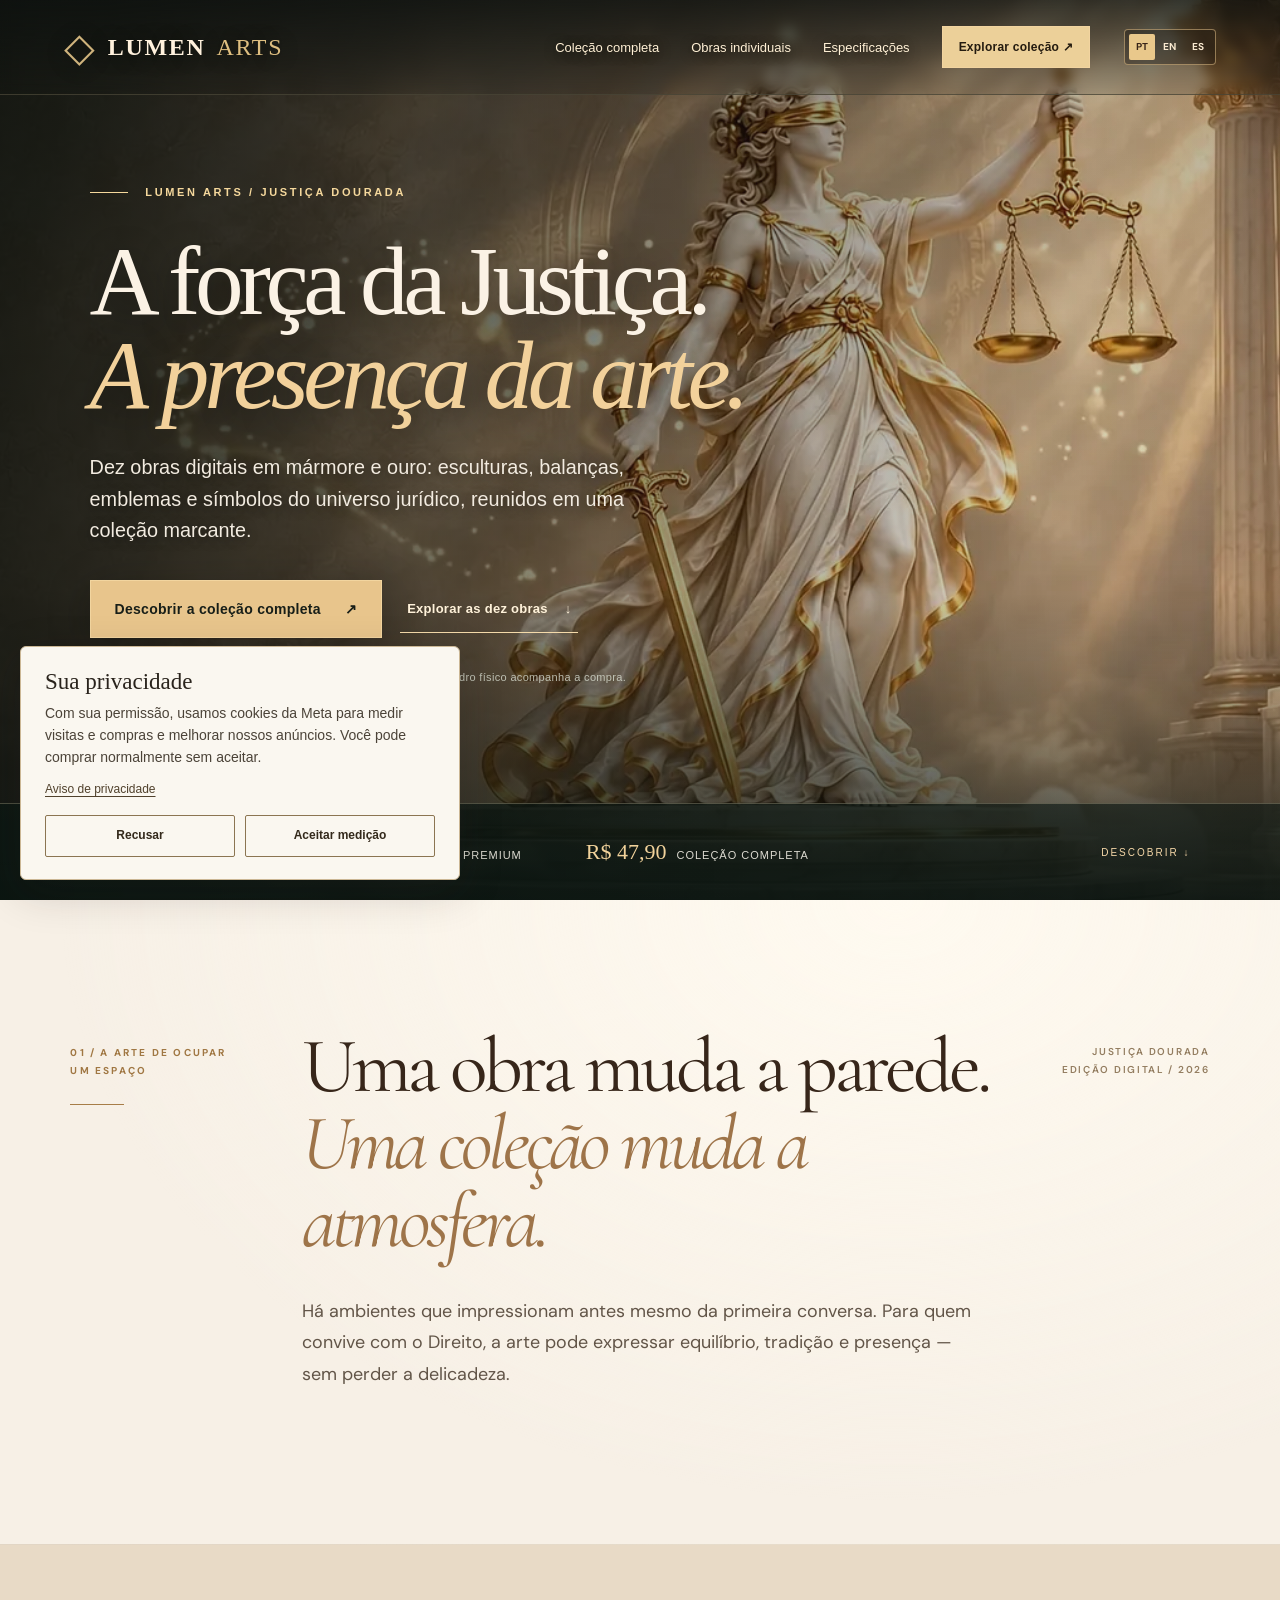
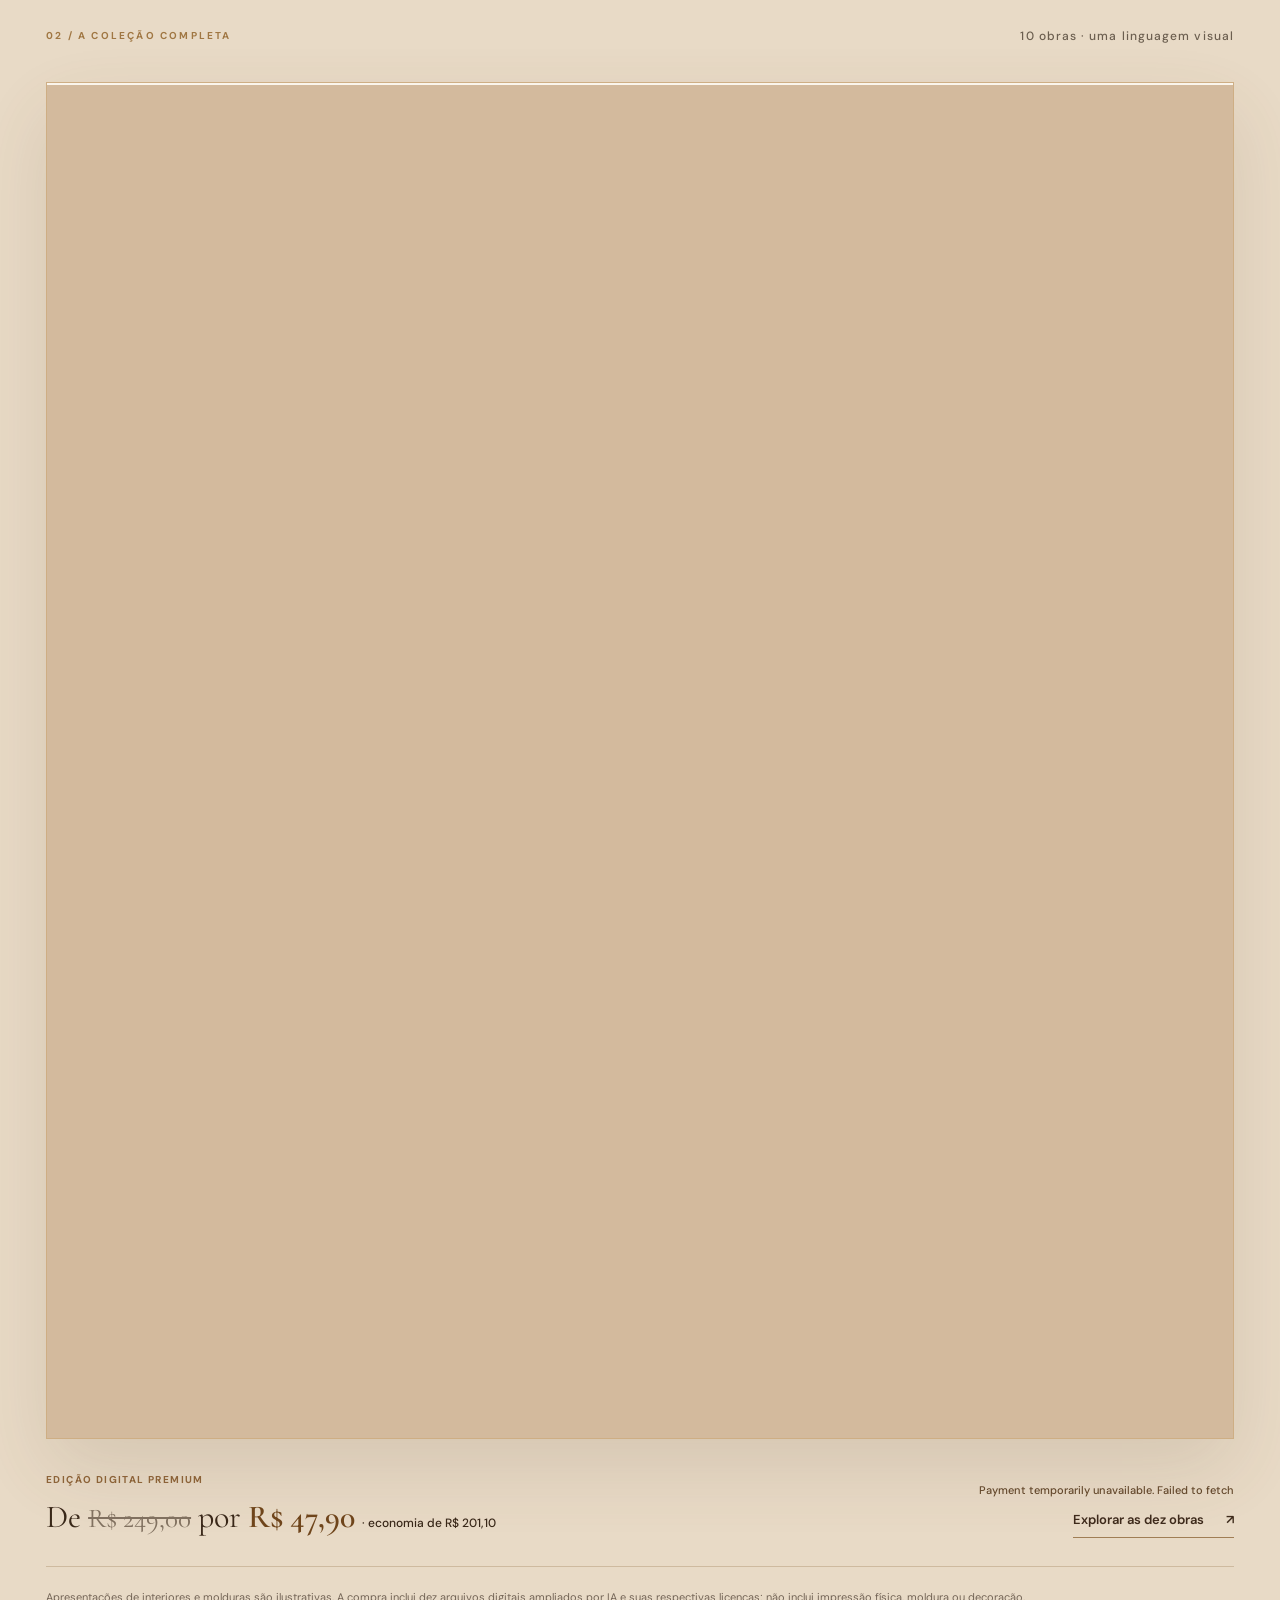
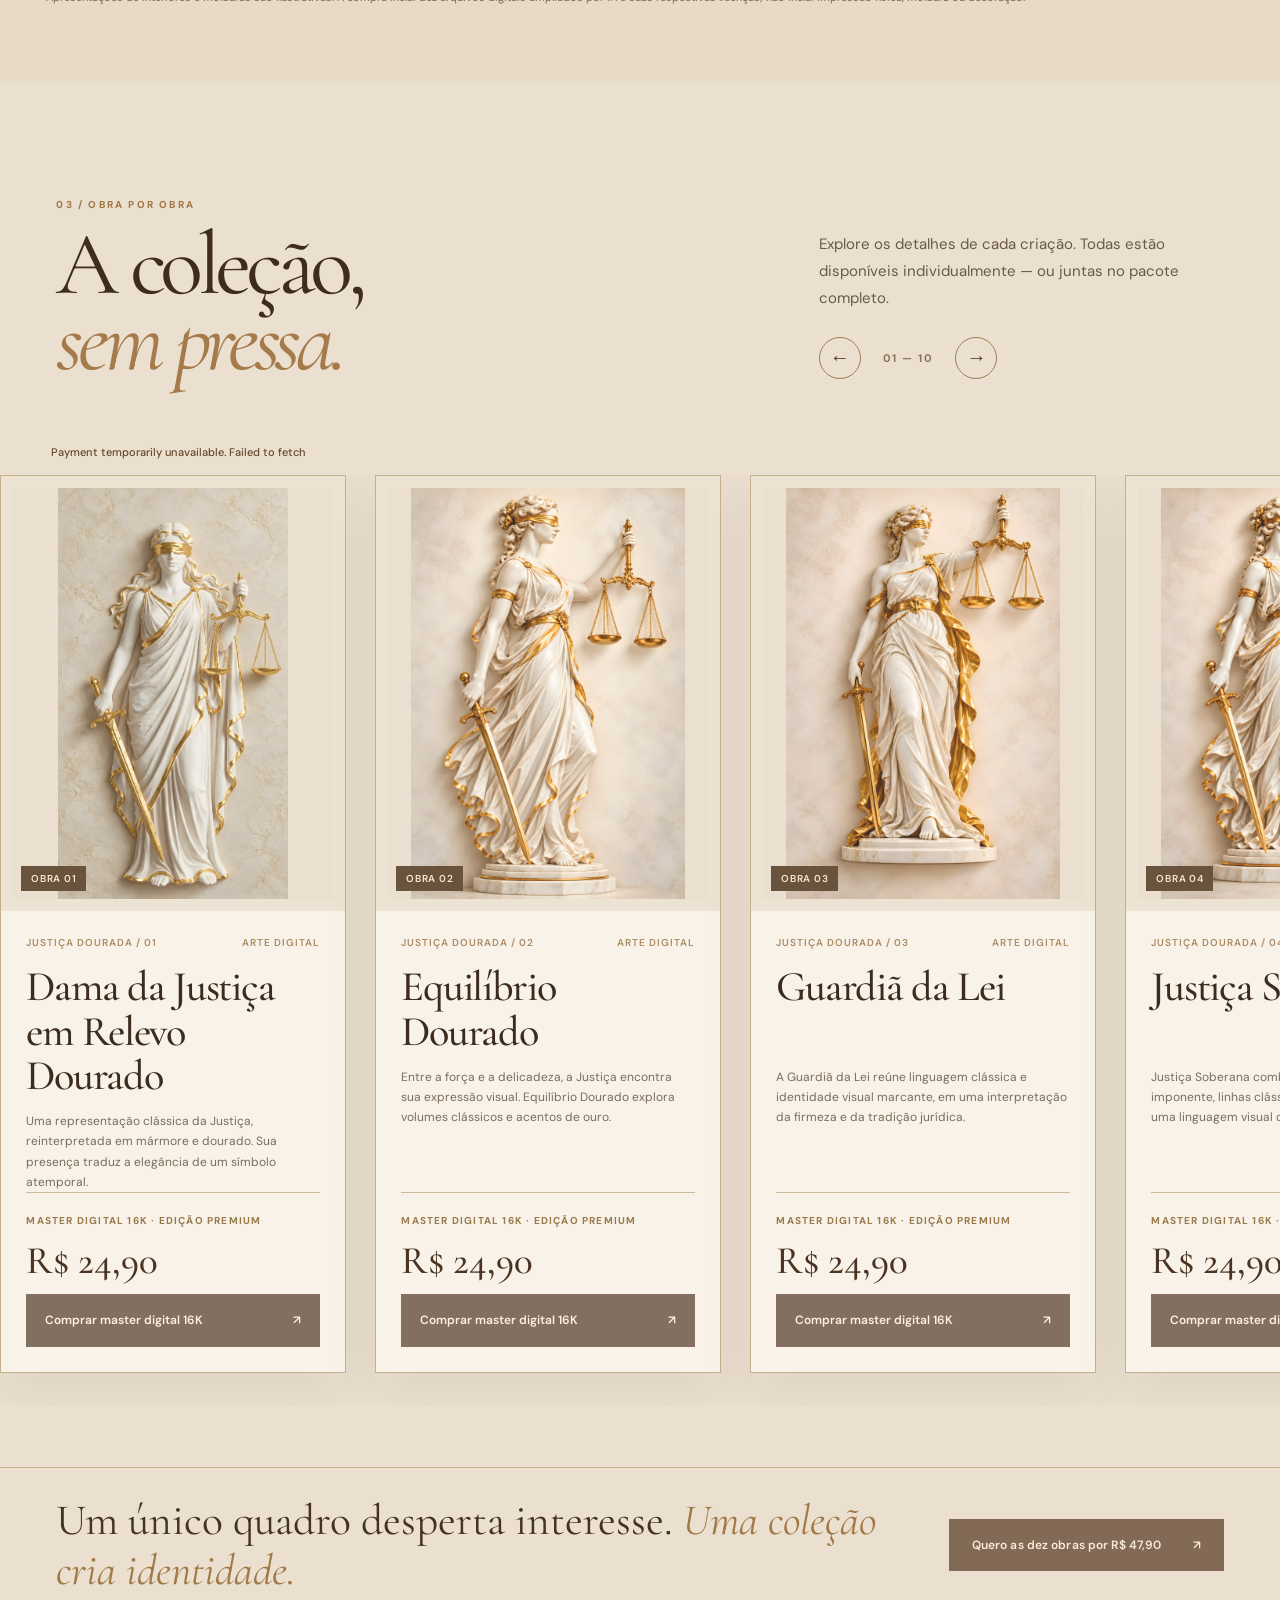
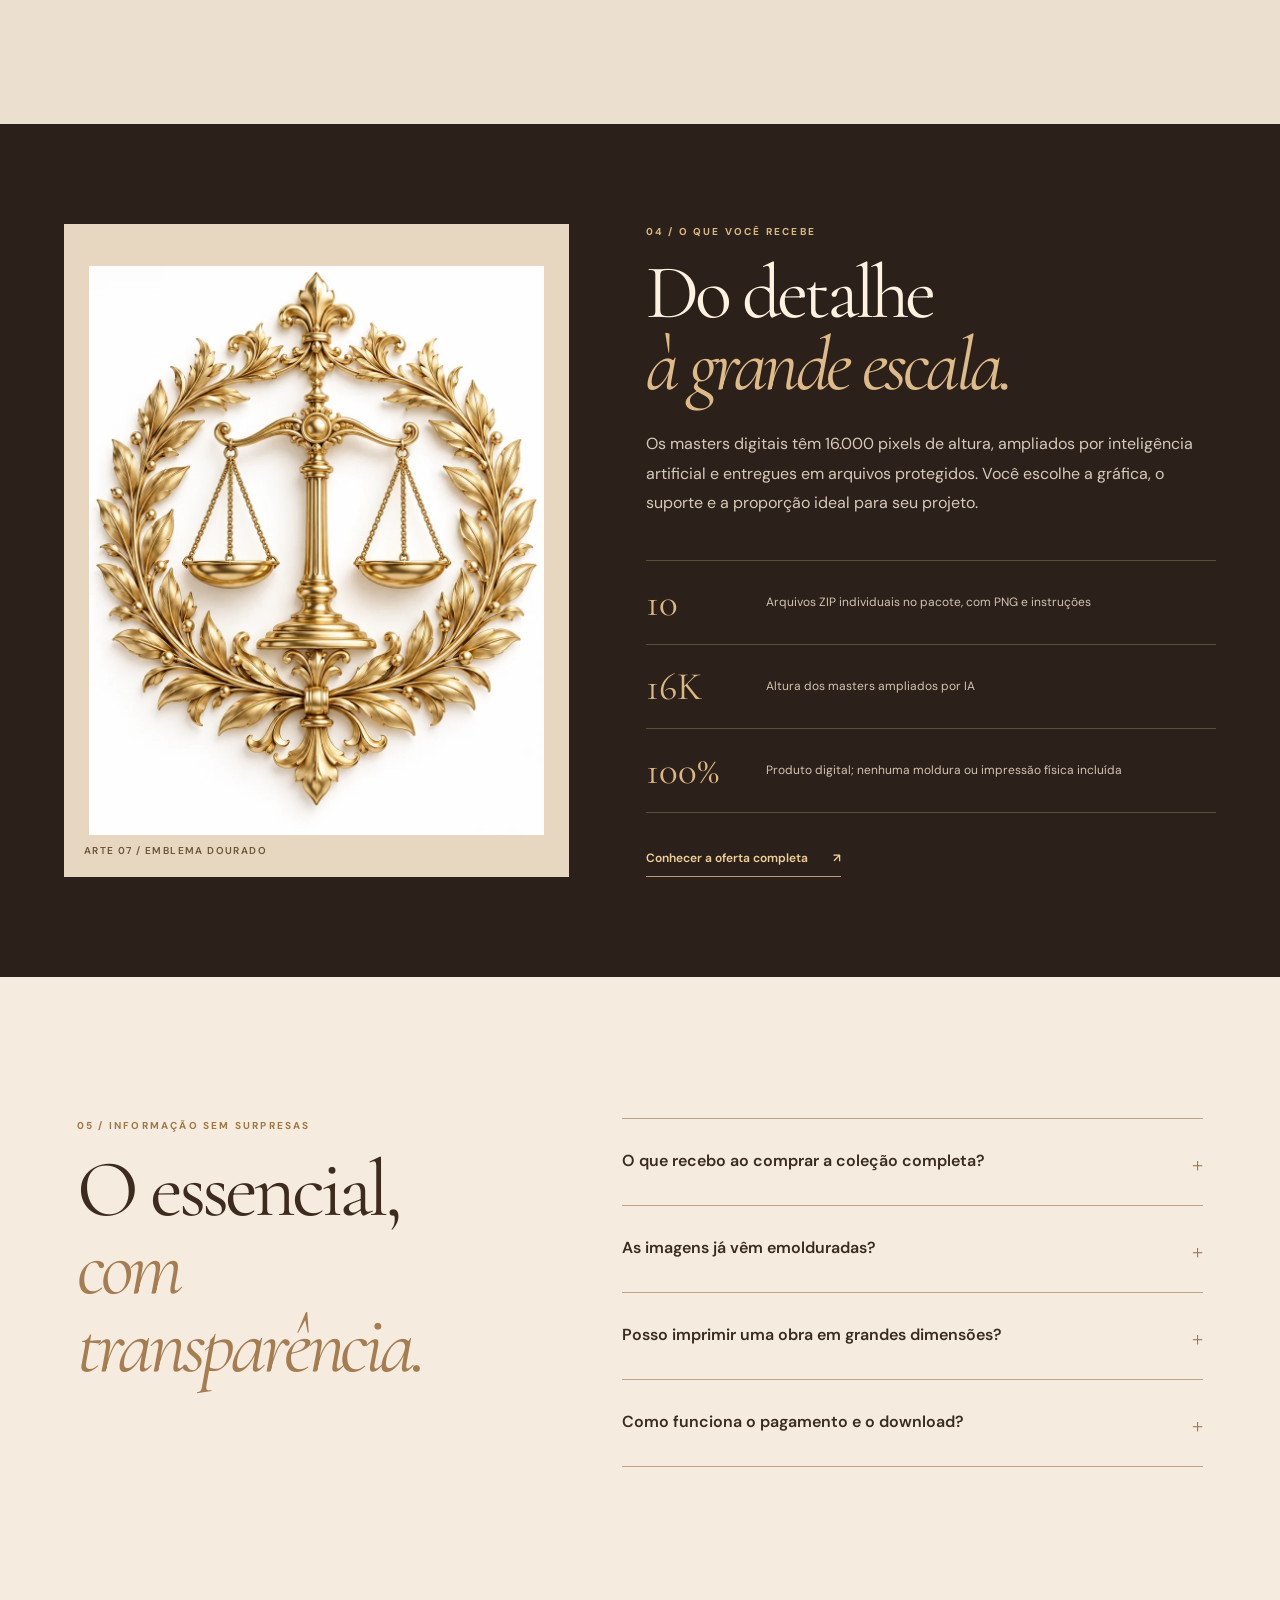
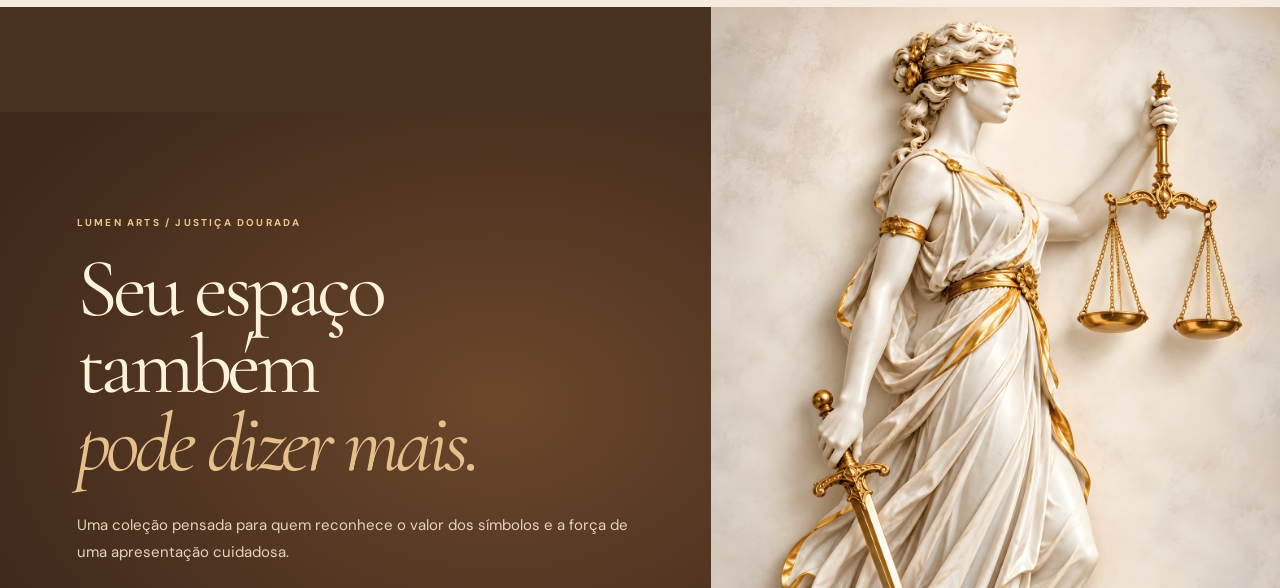
==== index.html @ 6ee74012 "Configure consent-based Meta Pixel for Justiça Dourada" ====
<!DOCTYPE html>

<html lang="pt-BR">
<head>
<meta charset="utf-8"/>
<meta content="width=device-width, initial-scale=1" name="viewport"/>
<meta content="#e9dcc8" name="theme-color"/>
<meta content="Justiça Dourada: coleção com dez artes jurídicas em mármore e ouro. Masters digitais 16K. Pacote completo por R$ 47,90 ou obras individuais por R$ 24,90." name="description"/>
<meta content="website" property="og:type"/>
<meta content="pt_BR" property="og:locale"/>
<meta content="Justiça Dourada — Arte Jurídica | Lumen Arts" property="og:title"/>
<meta content="Dez artes jurídicas digitais premium. Leve todos os masters 16K por R$ 47,90, com pagamento seguro nesta página." property="og:description"/>
<meta content="https://juridica.lumenanima.com/" property="og:url"/>
<meta content="https://juridica.lumenanima.com/assets/justica-cinematic-poster-20261106.webp" property="og:image"/>
<link href="https://juridica.lumenanima.com/" rel="canonical"/>
<link href="favicon.svg" rel="icon" type="image/svg+xml"/>
<link href="styles.css?v=1" rel="stylesheet"/>
<link href="juridica-checkout.css?v=20261107-i18n1" rel="stylesheet"/>
<link href="cinematic-landing.css?v=20261106-v1" rel="stylesheet"/>
<link href="justice-expansion-20261106.css?v=1" rel="stylesheet"/>
<link href="maison-editorial-20261106.css?v=4" rel="stylesheet"/>
<link href="https://fonts.googleapis.com" rel="preconnect"/>
<link crossorigin="" href="https://fonts.gstatic.com" rel="preconnect"/>
<link href="https://fonts.googleapis.com/css2?family=Cormorant+Garamond:ital,wght@0,400;0,500;0,600;1,400;1,500&amp;family=DM+Sans:wght@400;500;600;700&amp;display=swap" rel="stylesheet"/>
<link as="image" href="assets/justica-cinematic-poster-20261106.webp" rel="preload"/>
<title>Justiça Dourada — Arte Jurídica | Lumen Arts</title>
<link href="https://juridica.lumenanima.com/" hreflang="pt-BR" rel="alternate"/><link href="https://juridica.lumenanima.com/en/" hreflang="en" rel="alternate"/><link href="https://juridica.lumenanima.com/es/" hreflang="es" rel="alternate"/><link href="https://juridica.lumenanima.com/" hreflang="x-default" rel="alternate"/><link href="international-landing-20261107.css?v=1" rel="stylesheet"/><link rel="stylesheet" href="/juridica-analytics.css?v=20261110-1"/>
</head>
<body>
<a class="skip" href="#colecao">Ir para as obras</a>
<header class="site-header cinematic-header">
<a aria-label="Justiça Dourada — Lumen Arts" class="brand" href="./"><span aria-hidden="true" class="brand-mark">◇</span>LUMEN <b>ARTS</b></a>
<nav aria-label="Navegação principal">
<a href="#pacote">Coleção completa</a>
<a href="#colecao">Obras individuais</a>
<a href="#detalhes">Especificações</a>
<a class="header-cta" href="#pacote">Explorar coleção <span aria-hidden="true">↗</span></a>
<span aria-label="Escolher idioma da página" class="site-lang-switch" role="group"><a aria-current="page" data-language-switch="pt" href="/" lang="pt-BR">PT</a><a data-language-switch="en" href="/en/" lang="en">EN</a><a data-language-switch="es" href="/es/" lang="es">ES</a></span></nav>
</header>
<main>
<section aria-labelledby="main-heading" class="hero cinematic-hero">
<div aria-hidden="true" class="hero-media">
<video autoplay="" class="cinematic-video" id="justiceHeroVideo" loop="" muted="" playsinline="" poster="assets/justica-cinematic-poster-20261106.webp" preload="metadata">
<source src="assets/justica-hero-cinematic-20261106.mp4" type="video/mp4"/>
</video>
<div class="hero-scrim"></div>
</div>
<div class="hero-copy cinematic-copy">
<p class="eyebrow cinematic-eyebrow"><span class="accent-line"></span> LUMEN ARTS <span aria-hidden="true">/</span> JUSTIÇA DOURADA</p>
<h1 id="main-heading">A força da Justiça.<br/><em>A presença da arte.</em></h1>
<p class="cinematic-lead">Dez obras digitais em mármore e ouro: esculturas, balanças, emblemas e símbolos do universo jurídico, reunidos em uma coleção marcante.</p>
<div class="hero-actions">
<a class="primary-button cinematic-primary" href="#pacote">Descobrir a coleção completa <span aria-hidden="true">↗</span></a>
<a class="cinematic-secondary" href="#colecao">Explorar as dez obras <span aria-hidden="true">↓</span></a>
</div>
<p class="hero-disclosure">Masters digitais de 16.000 px de altura, ampliados por IA. Nenhum quadro físico acompanha a compra.</p>
</div>
<div aria-label="Destaques da coleção" class="hero-bottom">
<span><b>10</b> obras digitais</span>
<span><b>16K</b> arquivos digitais premium</span>
<span><b>R$ 47,90</b> coleção completa</span>
<a aria-label="Ir à oferta do pacote" href="#pacote">DESCOBRIR <span aria-hidden="true">↓</span></a>
</div>
</section>
<section aria-labelledby="maison-prologue-title" class="maison-prologue">
<div class="maison-prologue-number"><span class="maison-kicker">01 / A ARTE DE OCUPAR UM ESPAÇO</span><span aria-hidden="true" class="maison-hairline"></span></div>
<div class="maison-prologue-body">
<h2 id="maison-prologue-title">Uma obra muda a parede.<br/><em>Uma coleção muda a atmosfera.</em></h2>
<p>Há ambientes que impressionam antes mesmo da primeira conversa. Para quem convive com o Direito, a arte pode expressar equilíbrio, tradição e presença — sem perder a delicadeza.</p>
</div>
<span class="maison-prologue-aside">JUSTIÇA DOURADA<br/>EDIÇÃO DIGITAL / 2026</span>
</section>
<section aria-labelledby="maison-offer-title" class="maison-offer" id="pacote">
<div class="maison-offer-header"><p class="maison-kicker">02 / A COLEÇÃO COMPLETA</p><p>10 obras · uma linguagem visual</p></div>
<h2 class="visually-hidden" id="maison-offer-title">Coleção Justiça Dourada — Dez artes digitais por R$ 47,90</h2>
<button aria-label="Comprar a coleção completa com dez artes digitais por R$ 47,90. Abrir pagamento aqui na página" class="reference-promo checkout-trigger" data-sku="art-justice-four-16k" disabled="" type="button">
<picture><source media="(max-width:650px)" srcset="assets/maison-collection-mobile-20261106.webp"/><img alt="Coleção de arte jurídica apresentada em mockups de escritório: quadro gigante na parede, quadros médios e pequeno quadro sobre a mesa; dez obras digitais e oferta por R$ 47,90. Os ambientes e as molduras são ilustrativos." class="reference-image" decoding="async" height="941" loading="eager" src="assets/maison-collection-20261106.webp" width="1672"/></picture>
<span aria-hidden="true" class="reference-mobile-copy">
<span class="reference-mobile-kicker">LUMEN ARTS · COLEÇÃO COMPLETA</span>
<span class="reference-mobile-title">Mais que decoração.<br/><em>Presença e autoridade.</em></span>
<span class="reference-mobile-desc">Dez obras digitais que transformam qualquer ambiente em uma declaração de estilo.</span>
<span class="reference-mobile-deal"><small>DEZ MASTERS DIGITAIS 16K</small><strong>R$ 47,90</strong></span>
<span class="reference-mobile-button">Adquirir a coleção <span aria-hidden="true">↗</span></span>
</span>
</button>
<div class="maison-offer-bottom">
<div class="maison-offer-conversion"><span class="maison-offer-badge">EDIÇÃO DIGITAL PREMIUM</span><p>De <s>R$ 249,00</s> por <strong>R$ 47,90</strong> <span>· economia de R$ 201,10</span></p></div>
<div class="maison-offer-bottom-cta"><span aria-live="polite" id="bundleCheckoutStatus" role="status">Verificando compra segura...</span><a href="#colecao">Explorar as dez obras <span aria-hidden="true">↗</span></a></div>
</div>
<p class="maison-disclaimer">Apresentações de interiores e molduras são ilustrativas. A compra inclui dez arquivos digitais ampliados por IA e suas respectivas licenças; não inclui impressão física, moldura ou decoração.</p>
</section>
<section aria-labelledby="maison-catalogue-heading" class="maison-catalogue" id="colecao">
<header class="maison-catalogue-head">
<div><p class="maison-kicker">03 / OBRA POR OBRA</p><h2 id="maison-catalogue-heading">A coleção,<br/><em>sem pressa.</em></h2></div>
<div class="maison-catalogue-lead"><p>Explore os detalhes de cada criação. Todas estão disponíveis individualmente — ou juntas no pacote completo.</p><div class="maison-carousel-nav"><button aria-label="Ver obras anteriores" id="maison-previous" type="button">←</button><span aria-live="polite" id="maison-carousel-count">01 — 10</span><button aria-label="Ver próximas obras" id="maison-next" type="button">→</button></div></div>
</header>
<p aria-live="polite" class="maison-checkout-status" id="galleryCheckoutStatus" role="status">Verificando a disponibilidade do pagamento...</p>
<div aria-label="Dez obras da coleção Justiça Dourada" aria-roledescription="carrossel" class="maison-carousel" id="maison-carousel" role="region" tabindex="0">
<div class="art-grid">
<article aria-labelledby="titulo-1" class="art-card" id="obra-1"><button aria-label="Selecionar esta obra e abrir pagamento seguro nesta página" class="art-figure checkout-trigger" data-sku="art-justice-01-dama-em-relevo" disabled="" type="button"><img alt="Dama da Justiça em Relevo Dourado  — arquivo digital premium 16K" decoding="async" height="2100" loading="lazy" src="assets/01-dama-em-relevo.webp" width="1173"/><span class="art-number">OBRA 01</span></button><div class="card-body"><div class="card-topline"><span>JUSTIÇA DOURADA / 01</span><span>ARTE DIGITAL</span></div><h3 id="titulo-1">Dama da Justiça em Relevo Dourado</h3><p>Uma representação clássica da Justiça, reinterpretada em mármore e dourado. Sua presença traduz a elegância de um símbolo atemporal.</p><div class="sale-box"><span class="edition-label">MASTER DIGITAL 16K · EDIÇÃO PREMIUM</span><strong>R$ 24,90</strong><button class="buy-button checkout-trigger" data-sku="art-justice-01-dama-em-relevo" disabled="" type="button">Comprar master digital 16K <span aria-hidden="true">↗</span></button></div></div></article>
<article aria-labelledby="titulo-2" class="art-card" id="obra-2"><button aria-label="Selecionar esta obra e abrir pagamento seguro nesta página" class="art-figure checkout-trigger" data-sku="art-justice-02-equilibrio-dourado" disabled="" type="button"><img alt="Equilíbrio Dourado  — arquivo digital premium 16K" decoding="async" height="2100" loading="lazy" src="assets/02-equilibrio-dourado.webp" width="1400"/><span class="art-number">OBRA 02</span></button><div class="card-body"><div class="card-topline"><span>JUSTIÇA DOURADA / 02</span><span>ARTE DIGITAL</span></div><h3 id="titulo-2">Equilíbrio Dourado</h3><p>Entre a força e a delicadeza, a Justiça encontra sua expressão visual. Equilíbrio Dourado explora volumes clássicos e acentos de ouro.</p><div class="sale-box"><span class="edition-label">MASTER DIGITAL 16K · EDIÇÃO PREMIUM</span><strong>R$ 24,90</strong><button class="buy-button checkout-trigger" data-sku="art-justice-02-equilibrio-dourado" disabled="" type="button">Comprar master digital 16K <span aria-hidden="true">↗</span></button></div></div></article>
<article aria-labelledby="titulo-3" class="art-card" id="obra-3"><button aria-label="Selecionar esta obra e abrir pagamento seguro nesta página" class="art-figure checkout-trigger" data-sku="art-justice-03-guardia-da-lei" disabled="" type="button"><img alt="Guardiã da Lei  — arquivo digital premium 16K" decoding="async" height="2100" loading="lazy" src="assets/03-guardia-da-lei.webp" width="1400"/><span class="art-number">OBRA 03</span></button><div class="card-body"><div class="card-topline"><span>JUSTIÇA DOURADA / 03</span><span>ARTE DIGITAL</span></div><h3 id="titulo-3">Guardiã da Lei</h3><p>A Guardiã da Lei reúne linguagem clássica e identidade visual marcante, em uma interpretação da firmeza e da tradição jurídica.</p><div class="sale-box"><span class="edition-label">MASTER DIGITAL 16K · EDIÇÃO PREMIUM</span><strong>R$ 24,90</strong><button class="buy-button checkout-trigger" data-sku="art-justice-03-guardia-da-lei" disabled="" type="button">Comprar master digital 16K <span aria-hidden="true">↗</span></button></div></div></article>
<article aria-labelledby="titulo-4" class="art-card" id="obra-4"><button aria-label="Selecionar esta obra e abrir pagamento seguro nesta página" class="art-figure checkout-trigger" data-sku="art-justice-04-justica-soberana" disabled="" type="button"><img alt="Justiça Soberana  — arquivo digital premium 16K" decoding="async" height="2100" loading="lazy" src="assets/04-justica-soberana.webp" width="1400"/><span class="art-number">OBRA 04</span></button><div class="card-body"><div class="card-topline"><span>JUSTIÇA DOURADA / 04</span><span>ARTE DIGITAL</span></div><h3 id="titulo-4">Justiça Soberana</h3><p>Justiça Soberana combina um gesto escultórico imponente, linhas clássicas e detalhes dourados — uma linguagem visual com caráter institucional.</p><div class="sale-box"><span class="edition-label">MASTER DIGITAL 16K · EDIÇÃO PREMIUM</span><strong>R$ 24,90</strong><button class="buy-button checkout-trigger" data-sku="art-justice-04-justica-soberana" disabled="" type="button">Comprar master digital 16K <span aria-hidden="true">↗</span></button></div></div></article>
<article aria-labelledby="titulo-5" class="art-card art-card--new" id="obra-5">
<button aria-label="Selecionar Balança Dourada sobre Livro Jurídico e abrir pagamento seguro nesta página" class="art-figure checkout-trigger" data-sku="art-justice-05-balanca-livro" disabled="" type="button"><img alt="Balança Dourada sobre Livro Jurídico — prévia do master digital ampliado para 16K" decoding="async" height="1402" loading="lazy" src="assets/art-justice-05-balanca-livro.webp" width="1122"/><span class="art-number">OBRA 05</span></button>
<div class="card-body"><div class="card-topline"><span>JUSTIÇA DOURADA / 05</span><span>ARTE DIGITAL</span></div><h3 id="titulo-5">Balança Dourada sobre Livro Jurídico</h3><p>O equilíbrio da Justiça apoiado na tradição do Direito, com metais dourados e mármore claro.</p><div class="sale-box"><span class="edition-label">MASTER DIGITAL 16K · EDIÇÃO PREMIUM</span><strong>R$ 24,90</strong><button class="buy-button checkout-trigger" data-sku="art-justice-05-balanca-livro" disabled="" type="button">Comprar master digital 16K <span aria-hidden="true">↗</span></button></div></div></article>
<article aria-labelledby="titulo-6" class="art-card art-card--new" id="obra-6">
<button aria-label="Selecionar Balança da Justiça Dourada e abrir pagamento seguro nesta página" class="art-figure checkout-trigger" data-sku="art-justice-06-balanca-dourada" disabled="" type="button"><img alt="Balança da Justiça Dourada — prévia do master digital ampliado para 16K" decoding="async" height="1402" loading="lazy" src="assets/art-justice-06-balanca-dourada.webp" width="1122"/><span class="art-number">OBRA 06</span></button>
<div class="card-body"><div class="card-topline"><span>JUSTIÇA DOURADA / 06</span><span>ARTE DIGITAL</span></div><h3 id="titulo-6">Balança da Justiça Dourada</h3><p>A balança clássica em ouro, em composição minimalista de fundo claro para ambientes jurídicos.</p><div class="sale-box"><span class="edition-label">MASTER DIGITAL 16K · EDIÇÃO PREMIUM</span><strong>R$ 24,90</strong><button class="buy-button checkout-trigger" data-sku="art-justice-06-balanca-dourada" disabled="" type="button">Comprar master digital 16K <span aria-hidden="true">↗</span></button></div></div></article>
<article aria-labelledby="titulo-7" class="art-card art-card--new" id="obra-7">
<button aria-label="Selecionar Emblema Dourado da Justiça e abrir pagamento seguro nesta página" class="art-figure checkout-trigger" data-sku="art-justice-07-emblema-justica" disabled="" type="button"><img alt="Emblema Dourado da Justiça — prévia do master digital ampliado para 16K" decoding="async" height="1402" loading="lazy" src="assets/art-justice-07-emblema-justica.webp" width="1122"/><span class="art-number">OBRA 07</span></button>
<div class="card-body"><div class="card-topline"><span>JUSTIÇA DOURADA / 07</span><span>ARTE DIGITAL</span></div><h3 id="titulo-7">Emblema Dourado da Justiça</h3><p>A balança da Justiça envolta por ornamentos clássicos dourados, com presença institucional.</p><div class="sale-box"><span class="edition-label">MASTER DIGITAL 16K · EDIÇÃO PREMIUM</span><strong>R$ 24,90</strong><button class="buy-button checkout-trigger" data-sku="art-justice-07-emblema-justica" disabled="" type="button">Comprar master digital 16K <span aria-hidden="true">↗</span></button></div></div></article>
<article aria-labelledby="titulo-8" class="art-card art-card--new" id="obra-8">
<button aria-label="Selecionar Balança Escultural no Tribunal e abrir pagamento seguro nesta página" class="art-figure checkout-trigger" data-sku="art-justice-08-balanca-tribunal" disabled="" type="button"><img alt="Balança Escultural no Tribunal — prévia do master digital ampliado para 16K" decoding="async" height="1402" loading="lazy" src="assets/art-justice-08-balanca-tribunal.webp" width="1122"/><span class="art-number">OBRA 08</span></button>
<div class="card-body"><div class="card-topline"><span>JUSTIÇA DOURADA / 08</span><span>ARTE DIGITAL</span></div><h3 id="titulo-8">Balança Escultural no Tribunal</h3><p>Uma interpretação escultórica do equilíbrio jurídico em ambiente de arquitetura clássica.</p><div class="sale-box"><span class="edition-label">MASTER DIGITAL 16K · EDIÇÃO PREMIUM</span><strong>R$ 24,90</strong><button class="buy-button checkout-trigger" data-sku="art-justice-08-balanca-tribunal" disabled="" type="button">Comprar master digital 16K <span aria-hidden="true">↗</span></button></div></div></article>
<article aria-labelledby="titulo-9" class="art-card art-card--new" id="obra-9">
<button aria-label="Selecionar Martelo Dourado no Tribunal e abrir pagamento seguro nesta página" class="art-figure checkout-trigger" data-sku="art-justice-09-martelo-tribunal" disabled="" type="button"><img alt="Martelo Dourado no Tribunal — prévia do master digital ampliado para 16K" decoding="async" height="1402" loading="lazy" src="assets/art-justice-09-martelo-tribunal.webp" width="1122"/><span class="art-number">OBRA 09</span></button>
<div class="card-body"><div class="card-topline"><span>JUSTIÇA DOURADA / 09</span><span>ARTE DIGITAL</span></div><h3 id="titulo-9">Martelo Dourado no Tribunal</h3><p>O martelo da magistratura entre colunas claras, com acabamento metálico e composição solene.</p><div class="sale-box"><span class="edition-label">MASTER DIGITAL 16K · EDIÇÃO PREMIUM</span><strong>R$ 24,90</strong><button class="buy-button checkout-trigger" data-sku="art-justice-09-martelo-tribunal" disabled="" type="button">Comprar master digital 16K <span aria-hidden="true">↗</span></button></div></div></article>
<article aria-labelledby="titulo-10" class="art-card art-card--new" id="obra-10">
<button aria-label="Selecionar Martelo de Juiz em Mármore e Ouro e abrir pagamento seguro nesta página" class="art-figure checkout-trigger" data-sku="art-justice-10-martelo-marmore" disabled="" type="button"><img alt="Martelo de Juiz em Mármore e Ouro — prévia do master digital ampliado para 16K" decoding="async" height="1402" loading="lazy" src="assets/art-justice-10-martelo-marmore.webp" width="1122"/><span class="art-number">OBRA 10</span></button>
<div class="card-body"><div class="card-topline"><span>JUSTIÇA DOURADA / 10</span><span>ARTE DIGITAL</span></div><h3 id="titulo-10">Martelo de Juiz em Mármore e Ouro</h3><p>Símbolo de decisão e autoridade, com texturas de mármore branco e ornamentos dourados.</p><div class="sale-box"><span class="edition-label">MASTER DIGITAL 16K · EDIÇÃO PREMIUM</span><strong>R$ 24,90</strong><button class="buy-button checkout-trigger" data-sku="art-justice-10-martelo-marmore" disabled="" type="button">Comprar master digital 16K <span aria-hidden="true">↗</span></button></div></div></article>
</div>
</div>
<div class="maison-catalogue-after">
<p>Um único quadro desperta interesse. <em>Uma coleção cria identidade.</em></p>
<button class="maison-pair-buy checkout-trigger" data-sku="art-justice-four-16k" disabled="" type="button">Quero as dez obras por R$ 47,90 <span aria-hidden="true">↗</span></button>
</div>
</section>
<section aria-labelledby="maison-specs-heading" class="maison-specs" id="detalhes">
<div class="maison-specs-image"><img alt="Emblema dourado com balança da Justiça, uma das dez artes da coleção." height="1402" loading="lazy" src="assets/art-justice-07-emblema-justica.webp" width="1122"/><span>ARTE 07 / EMBLEMA DOURADO</span></div>
<div class="maison-specs-content">
<p class="maison-kicker">04 / O QUE VOCÊ RECEBE</p>
<h2 id="maison-specs-heading">Do detalhe<br/><em>à grande escala.</em></h2>
<p>Os masters digitais têm 16.000 pixels de altura, ampliados por inteligência artificial e entregues em arquivos protegidos. Você escolhe a gráfica, o suporte e a proporção ideal para seu projeto.</p>
<dl>
<div><dt>10</dt><dd>Arquivos ZIP individuais no pacote, com PNG e instruções</dd></div>
<div><dt>16K</dt><dd>Altura dos masters ampliados por IA</dd></div>
<div><dt>100%</dt><dd>Produto digital; nenhuma moldura ou impressão física incluída</dd></div>
</dl>
<a href="#pacote">Conhecer a oferta completa <span aria-hidden="true">↗</span></a>
</div>
</section>
<section aria-labelledby="maison-questions-heading" class="maison-questions">
<div class="maison-questions-head"><p class="maison-kicker">05 / INFORMAÇÃO SEM SURPRESAS</p><h2 id="maison-questions-heading">O essencial,<br/><em>com transparência.</em></h2></div>
<div class="maison-questions-list">
<details><summary>O que recebo ao comprar a coleção completa?</summary><p>Dez downloads ZIP individuais, cada um contendo o master PNG de 16.000 pixels de altura, a licença aplicável e instruções. As obras foram ampliadas com IA.</p></details>
<details><summary>As imagens já vêm emolduradas?</summary><p>Não. A compra é exclusivamente digital. Os ambientes, quadros de mesa, molduras e simulações de parede apresentados nesta página são exemplos de aplicação, não itens incluídos.</p></details>
<details><summary>Posso imprimir uma obra em grandes dimensões?</summary><p>Os masters têm 16.000 pixels de altura. O resultado físico depende de dimensões, papel, impressora, gerenciamento de cor e acabamento. Para impressão de grande formato, recomendamos conversar com a gráfica e produzir uma prova antes da tiragem final.</p></details>
<details><summary>Como funciona o pagamento e o download?</summary><p>O pagamento é processado pelo Mercado Pago sem sair desta página. Após a aprovação, os links protegidos dos arquivos digitais ficam disponíveis na confirmação da compra.</p></details>
</div>
</section>
<section aria-labelledby="maison-finale-heading" class="maison-finale">
<div class="maison-finale-copy"><p class="maison-kicker">LUMEN ARTS / JUSTIÇA DOURADA</p><h2 id="maison-finale-heading">Seu espaço também<br/><em>pode dizer mais.</em></h2><p>Uma coleção pensada para quem reconhece o valor dos símbolos e a força de uma apresentação cuidadosa.</p><button class="maison-finale-buy checkout-trigger" data-sku="art-justice-four-16k" disabled="" type="button">Adquirir a coleção completa <span>R$ 47,90 ↗</span></button></div>
<div aria-hidden="true" class="maison-finale-art"><img alt="" height="2100" loading="lazy" src="assets/02-equilibrio-dourado.webp" width="1400"/></div>
</section>
</main>
<footer>
<div class="foot-brand">Lumen <span>Arts</span></div>
<p>Acervo digital — Justiça Dourada. Entrega de obra digital premium com master 16K. Nenhuma impressão física ou moldura acompanha a compra.</p>
<div class="foot-links"><a href="https://wa.me/5511978230487?text=Ol%C3%A1!%20Preciso%20de%20atendimento%20sobre%20a%20cole%C3%A7%C3%A3o%20digital%20Justi%C3%A7a%20Dourada." target="_blank" rel="noopener noreferrer">Suporte por WhatsApp</a><a href="/legal/pt/terms.html">Termos de compra</a><a href="/legal/pt/privacy.html">Privacidade</a><a href="https://lumenanima.com/">Galeria principal</a></div>
<small>© 2026 Lumen Arts · Lumen Anima Labs</small>
<small class="foot-registry">69.630.725 CESAR CRISPIM DE OLIVEIRA · CNPJ 69.630.725/0001-60 · Jundiaí / SP</small><a class="footer-whatsapp-action" target="_blank" rel="noopener noreferrer" href="https://wa.me/5511978230487?text=Ol%C3%A1!%20Preciso%20de%20atendimento%20sobre%20a%20cole%C3%A7%C3%A3o%20digital%20Justi%C3%A7a%20Dourada.">Conversar no WhatsApp ↗</a></footer>
<div class="checkout-backdrop" hidden="" id="checkoutBackdrop">
<section aria-labelledby="checkoutTitle" aria-modal="true" class="checkout-dialog" id="checkoutDialog" role="dialog" tabindex="-1">
<header class="checkout-header">
<div class="checkout-heading">
<div class="checkout-label" data-checkout-i18n="secureTag">LUMEN ARTS · FINALIZAÇÃO SEGURA</div>
<h2 data-checkout-i18n="secureTitle" id="checkoutTitle">Pagamento seguro</h2>
</div>
<div class="checkout-header-actions">
<label class="checkout-lang-label" data-checkout-i18n="languageLabel" for="checkoutLanguage">Idioma</label>
<select aria-label="Idioma do pagamento" class="checkout-language-select" id="checkoutLanguage">
<option value="pt">Português</option><option value="en">English</option><option value="es">Español</option>
</select>
<button aria-label="Fechar pagamento" class="checkout-close" id="checkoutClose" type="button">×</button>
</div>
</header>
<div class="checkout-body">
<div class="checkout-summary"><div><strong id="checkoutProductName">Master digital 16K</strong><span class="checkout-brand" data-checkout-i18n="delivery">Lumen Arts · Entrega digital após aprovação</span></div><strong class="checkout-summary-price" id="checkoutProductPrice">R$ 24,90</strong></div>
<p class="checkout-currency-note" data-checkout-i18n="currencyNote">Cobrança em reais (BRL). Os meios disponíveis dependem do cartão e da sua localização.</p>
<p aria-live="polite" class="payment-message note" id="checkoutMessage" role="status"></p>
<div id="paymentBrick_container"></div>
<div hidden="" id="statusArea"><div id="statusScreenBrick_container"></div></div>
<div hidden="" id="checkoutSuccess"></div>
<p class="checkout-support"><a href="https://wa.me/5511978230487?text=Ol%C3%A1!%20Preciso%20de%20atendimento%20sobre%20a%20cole%C3%A7%C3%A3o%20digital%20Justi%C3%A7a%20Dourada." target="_blank" rel="noopener noreferrer" id="checkoutSupportWhatsApp">Conversar no WhatsApp ↗</a></p><p class="checkout-privacy"><span data-checkout-i18n="privacyLead">Pagamento processado pelo Mercado Pago. Seus dados de pagamento são tratados pelo provedor.</span> <a data-checkout-i18n="terms" href="/legal/pt/terms.html" rel="noopener noreferrer" target="_blank">Termos</a> · <a data-checkout-i18n="privacy" href="/legal/pt/privacy.html" rel="noopener noreferrer" target="_blank">Privacidade</a></p>
</div>
</section>
</div>
<script defer="" src="https://sdk.mercadopago.com/js/v2"></script>
<script defer="" src="https://www.mercadopago.com/v2/security.js" view="item"></script>
<script defer="" src="/juridica-analytics.js?v=20261110-1"></script>
<script defer="" src="juridica-checkout.js?v=20261110-pixel1"></script>
<script defer="" src="cinematic-motion.js?v=20261106-v1"></script>
<script defer="" src="maison-editorial-20261106.js?v=4"></script>
<script defer="True" src="international-nav-20261107.js?v=20261110-1"></script></body></html>
---- styles.css ----
*{box-sizing:border-box}html{scroll-behavior:smooth}body{background:#111d17;color:#f6efe2;margin:0;font-family:Arial,Helvetica,sans-serif;-webkit-font-smoothing:antialiased}::selection{background:#c7a66c;color:#18231b}a{color:inherit;text-decoration:none}a:focus-visible{outline:3px solid #ecd6a5;outline-offset:5px}img{display:block;max-width:100%}.skip{position:absolute;left:-9999px;top:10px;background:white;color:#122017;padding:15px;z-index:100}.skip:focus{left:15px}.site-header{height:100px;padding:0 clamp(20px,5vw,90px);display:flex;justify-content:space-between;align-items:center;border-bottom:1px solid #c7ae8040;position:relative;z-index:20}.brand{font:600 25px/1 Georgia,serif;letter-spacing:1.7px;display:inline-flex;align-items:center;gap:11px;white-space:nowrap}.brand b,.foot-brand span{font-weight:400;color:#debe80}.brand-mark{color:#d0b47d;font:40px Georgia,serif}.site-header nav{display:flex;align-items:center;gap:clamp(16px,3vw,38px);font-size:13px;color:#d7d9cf}.site-header nav a:hover,.foot-links a:hover{color:#eaca8e}.hero{max-width:1600px;min-height:830px;display:grid;grid-template-columns:1.05fr .95fr;margin:auto;position:relative;align-items:center;padding:70px clamp(25px,5.3vw,94px) 100px;overflow:hidden;background:radial-gradient(ellipse at 76% 35%,#4c4b3452,transparent 56%)}.hero-copy{position:relative;z-index:3;max-width:740px}.eyebrow{font-size:12px;font-weight:700;color:#d9bd87;letter-spacing:2.5px;line-height:1.4}.accent-line{display:inline-block;width:24px;height:1px;background:#d9bd87;vertical-align:middle;margin-right:12px}.hero h1{font:normal clamp(60px,7vw,118px)/.99 Georgia,'Times New Roman',serif;margin:31px 0;letter-spacing:-3.1px}.hero h1 em,.manifesto em,.detail-section h2 em,.close-section em{font-style:italic;color:#e6cb98;font-weight:400}.hero-copy>p:not(.eyebrow){color:#ced7cc;max-width:535px;font-size:18px;line-height:1.65}.primary-button{border:1px solid #d9bd88;background:#ddc18a;color:#162219;display:inline-flex;align-items:center;justify-content:space-between;gap:42px;margin-top:25px;padding:20px 24px;min-width:280px;font-size:14px;font-weight:700;transition:transform .2s}.primary-button:hover{transform:translateY(-3px);background:#f0d7a4}.hero-copy .hero-disclosure{font-size:12px!important;color:#a6b5a6!important;max-width:510px;margin-top:27px}.hero-art{z-index:2;margin:0 auto;position:relative;max-width:490px;width:100%;box-shadow:0 38px 90px #0007;background:#e9dfd2}.hero-art img{aspect-ratio:1173/2100;width:100%;max-height:670px;object-fit:cover;object-position:top}.hero-art figcaption{background:#e6cf9e;color:#1f271d;text-align:center;font-size:10px;letter-spacing:1.4px;font-weight:700;padding:11px}.hero-decor{position:absolute;right:0;top:0;font:normal 650px Georgia,serif;color:#d3b47708;pointer-events:none}.manifesto{display:flex;align-items:start;gap:60px;padding:75px clamp(25px,7vw,110px);border-block:1px solid #c8b38243;max-width:1600px;margin:auto}.manifesto>span{font-size:11px;letter-spacing:2px;color:#d4bb89;white-space:nowrap;padding-top:14px}.manifesto p{font:normal clamp(28px,3.1vw,46px)/1.3 Georgia,serif;max-width:1000px;margin:0}.collection{max-width:1600px;margin:auto;padding:105px clamp(25px,6vw,100px)}.section-heading{display:flex;justify-content:space-between;align-items:end;gap:40px;margin-bottom:58px}.section-heading h2{font:normal clamp(36px,4vw,62px)/1.05 Georgia,serif;letter-spacing:-1.4px;margin:19px 0 0;max-width:700px}.section-heading>p{color:#becabe;max-width:400px;font-size:14px;line-height:1.7;margin:0}.art-grid{display:grid;grid-template-columns:repeat(2,minmax(0,1fr));gap:36px}.art-card{min-width:0;background:#1c2921;border:1px solid #a5946c69;overflow:hidden;border-radius:5px}.art-figure{height:min(56vw,620px);position:relative;background:#e9ddcd;display:block;overflow:hidden}.art-figure img{object-fit:contain;width:100%;height:100%;transition:transform .4s}.art-figure:hover img{transform:scale(1.022)}.art-number{position:absolute;top:20px;left:23px;padding:10px 13px;font-weight:bold;font-size:11px;letter-spacing:1.3px;background:#16261fe3;color:#ebd49c}.card-body{padding:32px}.card-topline{display:flex;align-items:center;justify-content:space-between;gap:14px;font-size:11px;color:#e0c28b;letter-spacing:1.1px}.card-body h3{font:normal 35px/1.2 Georgia,serif;letter-spacing:-.5px;margin:19px 0 15px}.card-body p{color:#c9d1c6;font-size:14px;line-height:1.6;margin:0 0 17px}.spec-chip{border:1px solid #92805d70;padding:11px 13px;display:flex;align-items:center;justify-content:space-between;gap:20px;color:#d9cbac;font-size:12px;font-weight:600}.sale-box{border-top:1px solid #81795b7a;margin-top:22px;padding-top:22px}.sale-box .edition-label{font-size:12px;letter-spacing:.5px;color:#dcc39a;display:block}.sale-box strong{display:block;font:normal 29px/1.2 Georgia,serif;margin-top:6px}.buy-button{background:#e0c48c;color:#17251b;display:flex;align-items:center;justify-content:space-between;gap:15px;padding:17px 19px;font-weight:700;font-size:14px;margin-top:16px}.buy-button:hover{background:#f2d8a1}.sale-box .smallprint{font-size:12px;color:#adbcae;margin:14px 0 0}.statusline{font-size:12px;color:#d5c28f;margin:16px 0 0;padding-left:12px;border-left:2px solid #c8ae7a}.detail-section{max-width:1600px;padding:95px clamp(25px,6vw,100px) 105px;margin:0 auto;display:grid;grid-template-columns:1fr 1fr;gap:70px;background:#1d2b22}.detail-section h2{font:normal clamp(40px,4.4vw,65px)/1.13 Georgia,serif;margin:20px 0}.detail-section p:not(.eyebrow){font-size:15px;line-height:1.8;max-width:600px;color:#c9d5c9}.detail-panel{border-top:1px solid #bca97b}.detail-row{display:flex;justify-content:space-between;gap:20px;padding:20px 0;border-bottom:1px solid #887d5945;font-size:13px}.detail-row span{color:#bac6b8}.detail-row strong{max-width:54%;text-align:right;font-weight:600;color:#f0e7d1}.close-section{text-align:center;max-width:1600px;padding:110px 25px;margin:auto}.close-section h2{font:normal clamp(40px,5vw,70px)/1.14 Georgia,serif;margin:25px auto 36px}.close-section>a{display:inline-block;color:#e6c58c;border-bottom:1px solid #e6c58c;padding-bottom:10px}footer{max-width:1600px;padding:52px clamp(25px,6vw,100px);border-top:1px solid #baa6785c;margin:auto;display:grid;grid-template-columns:1fr 2fr;gap:24px 45px;color:#a8b8a9;font-size:12px;line-height:1.7}footer .foot-brand{font:normal 26px Georgia,serif;color:#f6eedf}footer p{margin:0}.foot-links{display:flex;gap:22px;flex-wrap:wrap}footer small{grid-column:1/-1;color:#8fa091}
@media(max-width:950px){.site-header{height:auto;min-height:85px;gap:18px;flex-wrap:wrap;padding-block:18px}.hero{grid-template-columns:1fr;gap:45px;padding-top:65px;padding-bottom:85px}.hero h1{font-size:clamp(62px,10vw,98px)}.hero-copy>p:not(.eyebrow){max-width:650px}.hero-art{max-width:460px}.hero-art img{max-height:610px}.manifesto{flex-direction:column;gap:10px}.section-heading{align-items:start;flex-direction:column}.art-grid{gap:24px}.card-body{padding:26px}.card-body h3{font-size:29px}.detail-section{grid-template-columns:1fr;gap:36px}}
@media(max-width:630px){.site-header{padding:16px 20px}.site-header nav{gap:15px;overflow-x:auto;font-size:11px}.brand{font-size:22px}.brand-mark{font-size:30px}.hero{padding:50px 21px 70px;gap:30px}.hero h1{font-size:clamp(54px,13vw,80px);letter-spacing:-1.8px}.hero-copy>p:not(.eyebrow){font-size:15px}.hero-art{max-width:360px}.manifesto{padding:58px 22px}.manifesto p{font-size:32px}.collection{padding:75px 20px}.art-grid{grid-template-columns:1fr;gap:28px}.art-figure{height:550px;max-height:130vw}.section-heading h2{font-size:42px}.detail-section{padding:65px 21px}.detail-row{font-size:12px}.detail-row strong{max-width:58%}.close-section{padding:85px 20px}footer{padding:45px 20px;grid-template-columns:1fr}.foot-links{gap:15px}}
@media(prefers-reduced-motion:reduce){*,*:before,*:after{scroll-behavior:auto!important;transition:none!important}}

.checkout-status{margin:0 0 24px;font-size:13px;color:#cabd9f}
---- juridica-checkout.css ----
button.art-figure{width:100%;border:0;border-radius:0;padding:0;cursor:pointer;text-align:initial;font:inherit;color:inherit}button.art-figure:disabled{cursor:wait;opacity:.86}button.buy-button{width:100%;border:1px solid #d8bf8b;text-align:left;cursor:pointer;font-family:inherit;line-height:1.5}button.buy-button:disabled{cursor:not-allowed;opacity:.68}button.checkout-trigger:focus-visible{outline:3px solid #ffe0a0;outline-offset:3px}.checkout-status{font-size:13px;color:#cdbd9e;margin:8px 0 0}.checkout-open{overflow:hidden}.checkout-backdrop[hidden],.checkout-hidden[hidden],.payment-message[hidden],#checkoutSuccess[hidden],#statusArea[hidden]{display:none!important}.checkout-backdrop{position:fixed;inset:0;background:rgba(8,13,10,.88);z-index:9999;padding:18px;overflow-y:auto;display:flex;justify-content:center;align-items:flex-start;overscroll-behavior:contain}.checkout-dialog{background:#fff;color:#211c16;width:min(100%,780px);margin:22px auto;box-shadow:0 30px 90px #000a;border-radius:9px;overflow:hidden;outline:none}.checkout-header{display:flex;justify-content:space-between;align-items:center;gap:24px;padding:22px 26px;background:#182b23;color:#f7eee0;border-bottom:3px solid #d5b67c}.checkout-header h2{font:normal 30px/1.1 Georgia,serif;margin:5px 0 0}.checkout-label{font-size:10px;letter-spacing:2px;color:#dfc48e}.checkout-close{width:39px;height:39px;flex:none;display:grid;place-items:center;cursor:pointer;border:1px solid #d9bd874a;color:#f5ead6;background:#ffffff1c;font-size:24px;border-radius:50%}.checkout-close:hover{background:#ffffff3d}.checkout-body{padding:27px}.checkout-summary{display:flex;gap:18px;justify-content:space-between;align-items:center;padding:17px 18px;background:#f1eee7;border-left:3px solid #a98b58;margin-bottom:22px}.checkout-summary strong{font-size:14px}.checkout-summary .checkout-brand{display:block;font-size:12px;color:#746c61;margin-top:6px}.checkout-summary-price{white-space:nowrap;font:normal 25px Georgia,serif}.payment-message{padding:13px 16px;background:#f2f1eb;color:#36352f;border-left:3px solid #987840;margin-bottom:15px;font-size:13px;line-height:1.5}.payment-message.error{background:#fff2ee;color:#82291e;border-left-color:#a44736}.payment-message.note{background:#edf5f1;color:#245239;border-left-color:#87b6a1}#paymentBrick_container,#statusScreenBrick_container{min-height:140px}#checkoutSuccess{background:#f2f8f4;padding:23px;border:1px solid #a8c5ae;border-radius:5px}#checkoutSuccess h3{font:normal 32px Georgia,serif;color:#1e432b;margin:0 0 16px}#checkoutSuccess p{line-height:1.65;font-size:14px;color:#425448}.checkout-download{display:block;background:#1f4634;color:#fff;padding:16px 18px;text-decoration:none;font-weight:bold;text-align:center;margin-top:16px;border-radius:5px}.checkout-download:hover{background:#2d674b}.checkout-privacy{margin-top:22px;font-size:11px;color:#73695b;line-height:1.7}.checkout-privacy a{color:#385f48;text-decoration:underline}@media(max-width:630px){.checkout-backdrop{padding:0 8px}.checkout-dialog{margin:8px auto;border-radius:6px}.checkout-header{padding:16px}.checkout-header h2{font-size:24px}.checkout-body{padding:16px 12px}.checkout-summary{padding:12px;gap:9px}.checkout-summary strong{font-size:12px}.checkout-summary-price{font-size:20px}#paymentBrick_container,#statusScreenBrick_container{max-width:100%;overflow-x:auto}.checkout-close{width:36px;height:36px}}
/* Mercado Pago Payment Brick multilingual checkout selector. */
.checkout-heading{min-width:0;flex:1}
.checkout-header-actions{display:flex;flex-shrink:0;gap:10px;align-items:center}
.checkout-lang-label{font:600 10px/1.3 Arial,sans-serif;letter-spacing:.05em;color:#f3dbb2}
.checkout-language-select{background:#fae5c3;color:#38251a;border:1px solid #d2a46c;border-radius:5px;padding:9px 7px;font:600 12px Arial,sans-serif;max-width:115px;cursor:pointer}
.checkout-language-select:disabled{opacity:.6;cursor:not-allowed}
.checkout-language-select:focus-visible{outline:2px solid #fff3dd;outline-offset:2px}
.checkout-currency-note{font:400 12px/1.65 Arial,sans-serif;color:#6e604f;margin:-8px 0 18px}
@media(max-width:630px){
  .checkout-header{gap:8px;align-items:center}
  .checkout-header-actions{gap:7px}
  .checkout-lang-label{display:none}
  .checkout-language-select{max-width:88px;font-size:11px;padding:8px 5px}
  .checkout-label{font-size:8px;letter-spacing:.07em}
  .checkout-heading h2{font-size:clamp(20px,5.5vw,24px)}
  .checkout-close{width:32px;height:32px;font-size:20px}
  .checkout-currency-note{font-size:11px}
}
@media(max-width:350px){
  .checkout-header{padding:12px 9px}
  .checkout-language-select{max-width:78px;font-size:10px}
  .checkout-heading h2{font-size:19px}
}
/* Private support inside existing Payment Brick modal. */
.checkout-support{margin:15px 0 6px;text-align:right}.checkout-support a{display:inline-block;font:600 12px Arial,sans-serif;color:#79512f;border-bottom:1px solid #b08a62;padding:4px 0;text-decoration:none}.checkout-support a:hover{color:#412b1b}
---- cinematic-landing.css ----
/* JUSTIÇA DOURADA — cinematic product landing (2026-11-06) */
:root{--ink:#101b16;--forest:#17251d;--ivory:#fff5e7;--gold:#e1bd7d;--gold-light:#f5dca2;--line:rgba(213,181,112,.23)}
body{background:#101b16;color:#fbf2e5;overflow-x:hidden}
html{scroll-padding-top:86px}
.cinematic-header{position:absolute;top:0;left:0;width:100%;z-index:90;height:95px;padding:0 clamp(22px,5vw,88px);border-bottom:1px solid rgba(245,220,165,.2);background:linear-gradient(180deg,rgba(13,17,15,.76),rgba(13,17,15,.15));backdrop-filter:blur(6px)}
.cinematic-header .brand{font-size:24px;text-shadow:0 2px 20px rgba(0,0,0,.44)}
.cinematic-header nav{display:flex;align-items:center;gap:clamp(15px,2.5vw,35px)}
.cinematic-header nav a{color:#fff0d5;text-shadow:0 2px 12px #0008;white-space:nowrap}
.cinematic-header nav a:hover{color:#ffe0a1}
.cinematic-header nav .header-cta{font-weight:700;font-size:12px;color:#241b0f;background:#ecd099;padding:13px 16px;text-shadow:none;border:1px solid #f2d4a0;letter-spacing:.02em}
.cinematic-header nav .header-cta:hover{background:#fff0c9;color:#261c0e}
.hero.cinematic-hero{position:relative;display:flex;align-items:center;margin:0 auto;max-width:none;min-height:820px;min-height:100svh;padding:126px clamp(24px,7vw,115px) 155px;background:#24251d;isolation:isolate;overflow:hidden}
.hero-media{position:absolute;inset:0;z-index:-3;overflow:hidden}
.hero-media video{display:block;width:100%;height:100%;object-fit:cover;object-position:58% center;transform:scale(1.006);background:#3a3227}
.hero-scrim{position:absolute;inset:0;z-index:1;background:linear-gradient(90deg,rgba(10,16,13,.83) 0%,rgba(12,17,14,.72) 21%,rgba(12,18,14,.4) 50%,rgba(10,15,12,.12) 85%),linear-gradient(0deg,rgba(8,14,11,.83) 0%,transparent 34%,rgba(9,12,9,.22) 100%)}
.cinematic-copy{position:relative;z-index:4;width:min(790px,60vw);max-width:none;margin:0}
.cinematic-eyebrow{font-weight:600;font-size:11px;letter-spacing:.24em;color:#f5d89c!important;margin-bottom:35px}
.cinematic-eyebrow .accent-line{width:38px;background:#f5d89c}
.cinematic-copy h1{font:normal clamp(67px,7.6vw,130px)/.96 Georgia,'Times New Roman',serif;letter-spacing:-.055em;margin:0 0 30px;max-width:870px;text-shadow:0 8px 35px #0006}
.cinematic-copy h1 em{color:#f2d19b;font-weight:400;font-style:italic}
.hero-copy .cinematic-lead{color:#f2ebe0!important;font-size:clamp(17px,1.55vw,23px)!important;line-height:1.6!important;max-width:585px!important;text-shadow:0 2px 14px #0007}
.hero-actions{display:flex;gap:18px;align-items:center;flex-wrap:wrap;margin-top:33px}
.hero-actions .cinematic-primary{margin:0;min-width:285px;letter-spacing:.02em;gap:24px;background:#e8c58c;border-color:#f2d59f;color:#171e18;box-shadow:0 8px 42px rgba(0,0,0,.25)}
.hero-actions .cinematic-primary:hover{transform:translateY(-3px);background:#ffdfa6}
.cinematic-secondary{font-size:13px;font-weight:600;display:inline-flex;gap:17px;align-items:center;padding:16px 7px;border-bottom:1px solid #f4daaa;letter-spacing:.02em;color:#fff2da}
.cinematic-secondary:hover{color:#eec27b}
.cinematic-copy .hero-disclosure{font-size:11px!important;color:#d2d6c9!important;opacity:.85;max-width:555px!important;margin-top:30px!important;letter-spacing:.03em}
.hero-bottom{position:absolute;z-index:5;bottom:0;left:0;right:0;min-height:97px;border-top:1px solid #efdbb644;background:linear-gradient(90deg,#0a1712ba,#0b1612a0);display:flex;align-items:center;gap:clamp(20px,5vw,88px);padding:20px clamp(24px,7vw,115px);font-size:11px;letter-spacing:.09em;text-transform:uppercase;color:#dcdad0}
.hero-bottom span{white-space:nowrap}.hero-bottom b{font:normal 22px Georgia,serif;color:#f1d29b;letter-spacing:0;margin-right:6px}
.hero-bottom a{margin-left:auto;color:#f5d7a8;white-space:nowrap;letter-spacing:.2em;font-size:10px}
.cinematic-manifesto{max-width:none;background:#16251d;border-block:1px solid var(--line);display:grid;grid-template-columns:180px minmax(0,1fr) 190px;align-items:center;gap:clamp(23px,4vw,70px);padding:clamp(55px,7vw,115px) clamp(25px,7vw,115px)}
.manifesto-index{font-size:10px;line-height:1.7;letter-spacing:.18em;color:#d2b57c}
.manifesto-index .manifesto-rule{display:block;width:37px;height:1px;background:#dab97d;margin-bottom:17px}
.cinematic-manifesto p{font:normal clamp(28px,3.6vw,61px)/1.16 Georgia,serif;margin:0;max-width:960px;letter-spacing:-.018em}
.cinematic-manifesto p em{color:#e8c588}
.manifesto-signature{color:#a7aea1;font-size:10px;letter-spacing:.15em;text-align:right;line-height:1.6}
.bundle-section{position:relative;isolation:isolate;overflow:hidden;padding:110px clamp(18px,6vw,100px) 92px;background:radial-gradient(ellipse at 50% 46%,#36452d61,transparent 65%),#101b16;scroll-margin-top:20px}
.bundle-intro{max-width:980px;margin:0 auto 54px;text-align:center}
.bundle-intro h2{font:normal clamp(38px,5vw,77px)/1.08 Georgia,serif;margin:19px auto 24px;letter-spacing:-.032em}
.bundle-intro h2 em{color:#edcb91;font-weight:400}
.bundle-intro>p:last-child{max-width:650px;margin:auto;color:#bdc6b9;font:15px/1.8 Arial,sans-serif}
.bundle-stage{max-width:1440px;margin:0 auto;position:relative;padding:0 18px}
.bundle-glow{position:absolute;inset:2% -2%;z-index:-1;filter:blur(50px);background:radial-gradient(ellipse at center,#b888524a,transparent 70%);pointer-events:none}
.bundle-art{display:block;width:100%;padding:0;position:relative;background:#d0a87a;border:1px solid #d7ae66;cursor:pointer;line-height:0;box-shadow:0 42px 120px #000c,0 0 0 5px #d6b47a14;transform:translateZ(0);overflow:hidden;transition:transform .45s ease,box-shadow .45s ease}
.bundle-art:not(:disabled):hover{transform:translateY(-5px);box-shadow:0 45px 140px #000e,0 0 40px #e7bb6759}
.bundle-art:focus-visible{outline:4px solid #f5d5a1;outline-offset:8px}
.bundle-art img{display:block;width:100%;height:auto;max-width:none}
.bundle-art-shine{position:absolute;pointer-events:none;inset:0;box-shadow:inset 0 0 0 1px #fff5}
.bundle-purchase-row{max-width:1400px;margin:34px auto 0;display:flex;align-items:center;justify-content:space-between;gap:30px;padding:20px 15px 0}
.bundle-price-copy{max-width:775px}
.bundle-label{font-size:10px;color:#edc98c;letter-spacing:.18em;font-weight:700}
.bundle-price-copy p{font:normal clamp(21px,2.4vw,32px)/1.3 Georgia,serif;margin:12px 0;color:#e7ddc9}
.bundle-price-copy s{color:#b0ada5;font-size:.85em}
.bundle-arrow{color:#cba466;padding:0 6px}
.bundle-price-copy strong{color:#f4d8a3;font-weight:400}
.bundle-price-copy small{color:#aab7aa;font-size:11px;line-height:1.7;display:block;max-width:650px}
.bundle-buy{cursor:pointer;flex:none;min-width:275px;padding:23px 22px;border:1px solid #f1d9a6;background:#edc98c;color:#1b231b;font:700 14px Arial,sans-serif;display:flex;align-items:center;justify-content:space-between;gap:28px;transition:background .25s ease,transform .25s ease}
.bundle-buy:hover:not(:disabled){background:#ffdfa0;transform:translateY(-3px)}
.bundle-buy:disabled,.bundle-art:disabled{opacity:.75;cursor:wait}
.collection{padding-top:110px;padding-bottom:130px;background:#15231b;max-width:none}
.collection .section-heading{max-width:1400px;margin:0 auto 55px}
.collection .section-heading h2{max-width:780px;font-size:clamp(42px,5vw,76px)}
.collection .art-grid{max-width:1400px;margin:0 auto;gap:30px}
.collection .checkout-status{max-width:1400px;margin:0 auto 26px;letter-spacing:.035em}
.art-card{border:1px solid rgba(228,198,143,.34);border-radius:0;background:#1b2a21;box-shadow:0 25px 60px #0004;transition:border-color .35s,transform .35s}
.art-card:hover{border-color:#d3af73;transform:translateY(-4px)}
.art-figure{height:min(58vw,675px);background:#e3d5c0}
.art-figure img{object-fit:contain}
.art-number{background:#1c2a24ed;color:#f7d69e;border:1px solid #e8cc8d70;padding:10px 15px}
.card-body{padding:clamp(25px,3vw,45px)}
.card-body h3{font-size:clamp(31px,3.3vw,48px);letter-spacing:-.035em;max-width:550px}
.card-body>p{font-size:14px;max-width:480px}
.sale-box{border-top:1px solid #beab775e;padding-top:21px;margin-top:26px}
.sale-box strong{font-size:36px}
button.buy-button{margin-top:18px;padding:19px 24px;background:#dfbf86;transition:background .2s}
button.buy-button:hover:not(:disabled){background:#fae0a5}
.experience-section{max-width:none;padding:100px clamp(20px,6vw,105px) 110px;background:#f1e9d9;color:#1d2820}
.experience-heading{max-width:1360px;margin:auto}
.experience-heading .eyebrow{color:#94723f}
.experience-heading h2{font:normal clamp(40px,4.7vw,68px)/1.08 Georgia,serif;letter-spacing:-.03em;margin:12px 0 52px}
.experience-grid{max-width:1360px;margin:auto;display:grid;grid-template-columns:repeat(3,minmax(0,1fr));gap:32px}
.experience-grid article{border-top:1px solid #a18b67;padding:27px 12px 0 0}
.experience-num{font:normal 13px Georgia,serif;color:#9a7c4f;letter-spacing:.08em}
.experience-grid h3{font:normal 34px Georgia,serif;margin:21px 0 12px;color:#242b23}
.experience-grid p{max-width:335px;color:#657064;font-size:14px;line-height:1.75}
.detail-section{max-width:none;gap:80px;padding:115px clamp(25px,7vw,115px);background:#1c2b23}
.detail-section h2{font-size:clamp(40px,5.2vw,80px);letter-spacing:-.025em}
.detail-section .eyebrow{color:#e6be7d}
.detail-panel{align-self:center}
.faq-section{padding:110px clamp(25px,7vw,115px);background:#132119;max-width:1600px;margin:auto}
.faq-section h2{font:normal clamp(40px,5vw,73px)/1.1 Georgia,serif;margin:15px 0 55px}
.faq-grid{display:grid;grid-template-columns:1fr 1fr;gap:0 45px}
.faq-grid details{border-top:1px solid #c6ac775e;padding:22px 0}
.faq-grid details:last-child,.faq-grid details:nth-last-child(2){border-bottom:1px solid #c6ac775e}
.faq-grid summary{font-size:15px;font-weight:600;cursor:pointer;list-style:none;display:flex;align-items:center;justify-content:space-between;gap:16px}
.faq-grid summary::-webkit-details-marker{display:none}
.faq-grid summary:after{content:'+';font:normal 24px Georgia,serif;color:#f0cf95}
.faq-grid details[open] summary:after{content:'–'}
.faq-grid details p{max-width:630px;color:#b5c5b7;font-size:13px;line-height:1.8;margin:18px 0 3px}
.cinematic-close{position:relative;max-width:none;overflow:hidden;min-height:560px;display:grid;place-items:center;isolation:isolate;padding:120px clamp(25px,7vw,115px);background:#14251c}
.cinematic-close .close-art{position:absolute;inset:0 0 0 auto;width:45%;height:100%;z-index:-1;overflow:hidden;opacity:.32;filter:grayscale(.4)}
.cinematic-close .close-art:before{content:'';z-index:1;position:absolute;inset:0;background:linear-gradient(90deg,#14251c 0%,#14251c7a 25%,transparent 100%)}
.cinematic-close .close-art img{width:100%;height:100%;object-fit:cover;object-position:center 38%}
.cinematic-close .close-copy{text-align:center;max-width:980px;margin:auto}
.cinematic-close h2{font:normal clamp(41px,5vw,77px)/1.12 Georgia,serif;letter-spacing:-.04em;margin:22px 0 24px}
.cinematic-close h2 em{color:#e9c991}
.cinematic-close .close-copy>p:not(.eyebrow){color:#c6d1c4;line-height:1.7}
.close-cta{display:inline-flex;gap:28px;align-items:center;justify-content:space-between;margin-top:26px;padding:20px 28px;border:1px solid #edcc93;background:#edcc93;color:#1d281f;font-size:14px;font-weight:700}
.close-cta:hover{background:#fce2ad}
footer{max-width:none;background:#0d1712;border-top:1px solid #c5aa7755}
@media(max-width:1120px){.cinematic-header nav a:not(.header-cta){font-size:12px}.cinematic-manifesto{grid-template-columns:160px minmax(0,1fr)}.manifesto-signature{display:none}.bundle-purchase-row{align-items:flex-start}.hero-bottom{gap:25px}}
@media(max-width:860px){.cinematic-header{height:85px;padding-inline:25px}.cinematic-header nav{gap:15px}.cinematic-header nav a:nth-child(2),.cinematic-header nav a:nth-child(3){display:none}.hero.cinematic-hero{min-height:790px;min-height:100svh;padding:130px 30px 160px;align-items:flex-end}.hero-media video{object-position:61% center}.hero-scrim{background:linear-gradient(0deg,#0d1713ed 0%,#111914be 45%,#1420184b 100%),linear-gradient(90deg,#10181291,transparent 80%)}.cinematic-copy{width:min(740px,100%)}.cinematic-copy h1{font-size:clamp(54px,10vw,93px)}.hero-bottom{padding-inline:30px}.hero-bottom span:nth-child(3){display:none}.cinematic-manifesto{padding:72px 30px;grid-template-columns:1fr;gap:20px}.bundle-purchase-row{flex-direction:column}.bundle-buy{width:100%;max-width:470px}.bundle-section{padding:85px 25px}.collection{padding-top:85px}.experience-grid{gap:20px}.experience-section{padding:80px 35px}}
@media(max-width:630px){.cinematic-header{padding:14px 18px;min-height:74px;height:74px;flex-wrap:nowrap}.cinematic-header .brand{font-size:19px;gap:5px}.cinematic-header .brand-mark{font-size:28px}.cinematic-header nav{gap:0}.cinematic-header nav a:not(.header-cta){display:none}.cinematic-header nav .header-cta{font-size:10px;padding:11px 12px;white-space:nowrap}.hero.cinematic-hero{min-height:710px;min-height:100svh;padding:105px 22px 138px;align-items:flex-end}.hero-media video{object-position:60% center}.hero-scrim{background:linear-gradient(0deg,#0e1713fb 2%,#131914df 38%,#1018167a 68%,#111a144b 100%),linear-gradient(90deg,#0b17135e,transparent 100%)}.cinematic-eyebrow{font-size:10px;letter-spacing:.15em;margin-bottom:22px}.cinematic-copy h1{font-size:clamp(47px,11.3vw,69px);letter-spacing:-.055em;margin-bottom:17px}.hero-copy .cinematic-lead{font-size:14px!important;line-height:1.53!important}.hero-actions{gap:8px;margin-top:22px}.hero-actions .cinematic-primary{width:100%;min-width:0;justify-content:space-between;padding:16px 18px;font-size:13px}.cinematic-secondary{padding:12px 6px;font-size:12px}.cinematic-copy .hero-disclosure{font-size:10px!important;margin-top:20px!important}.hero-bottom{min-height:68px;padding:12px 22px;gap:16px;font-size:9px}.hero-bottom span:nth-child(2),.hero-bottom a{display:none}.hero-bottom b{font-size:18px}.cinematic-manifesto{padding:70px 24px}.cinematic-manifesto p{font-size:clamp(33px,8vw,50px)}.bundle-section{padding:78px 16px 85px}.bundle-intro{margin-bottom:36px;padding-inline:5px}.bundle-intro h2{font-size:clamp(37px,9vw,54px)}.bundle-intro>p:last-child{font-size:13px}.bundle-stage{padding:0 3px}.bundle-art{box-shadow:0 20px 60px #000a}.bundle-purchase-row{gap:25px;padding:15px 5px 0;margin-top:15px}.bundle-label{font-size:9px}.bundle-price-copy p{font-size:23px;line-height:1.45}.bundle-price-copy small{font-size:10px}.bundle-buy{min-width:0;font-size:13px;padding:20px 17px}.collection{padding:75px 18px}.collection .section-heading h2{font-size:45px}.collection .section-heading>p{font-size:13px}.card-body h3{font-size:34px}.experience-section{padding:72px 22px}.experience-grid{grid-template-columns:1fr;gap:28px}.experience-grid article{padding:20px 0 0}.experience-heading h2{margin-bottom:30px}.experience-grid h3{margin:14px 0 6px}.detail-section{padding:72px 23px}.faq-section{padding:70px 23px}.faq-grid{grid-template-columns:1fr}.faq-grid details:nth-last-child(2){border-bottom:0}.faq-section h2{margin-bottom:34px}.cinematic-close{min-height:480px;padding:90px 20px}.cinematic-close h2{font-size:clamp(40px,9vw,60px)}.cinematic-close .close-art{width:90%;opacity:.18}.close-cta{width:100%;padding:20px 15px;font-size:13px}footer{padding:42px 22px}}
@media(prefers-reduced-motion:reduce){.hero-media video{display:none}.hero-media{background:#352c20 url("assets/justica-cinematic-poster-20261106.webp") center/cover no-repeat}.bundle-art,.art-card,.primary-button{transition:none!important}}
@media(min-width:861px) and (prefers-reduced-motion:no-preference){
  .cinematic-motion-ready .art-card:not(.cinematic-revealed),
  .cinematic-motion-ready .bundle-stage:not(.cinematic-revealed),
  .cinematic-motion-ready .experience-grid article:not(.cinematic-revealed){opacity:.65;transform:translateY(25px)}
  .cinematic-motion-ready .art-card,
  .cinematic-motion-ready .bundle-stage,
  .cinematic-motion-ready .experience-grid article{transition:opacity .7s ease,transform .7s ease}
  .cinematic-motion-ready .cinematic-revealed{opacity:1;transform:translateY(0)}
}
#bundleCheckoutStatus{display:block;margin-top:10px;font-size:10px;color:#b9c9b9}
---- justice-expansion-20261106.css ----
/* JUSTIÇA DOURADA — 10 obras, oferta editorial sobre ativos reais. */
.bundle-section{background:radial-gradient(ellipse at 45% 43%,rgba(150,113,57,.14),transparent 68%),#111c16}
.bundle-section .bundle-intro{max-width:1000px}
.bundle-section .bundle-intro h2 em{font-weight:400;font-style:italic}
.ensemble-button{display:block;width:100%;padding:0!important;line-height:1.4!important;text-align:initial;background:#e7d4ab!important;overflow:hidden;color:#3b2916;border:1px solid #d7b773;cursor:pointer;isolation:isolate}
.bundle-ensemble{position:relative;display:block;width:100%;padding:clamp(16px,2.3vw,36px);background:radial-gradient(ellipse at 50% 15%,#fffaf3 0%,#f0e1c8 46%,#dcc29a 100%);color:#3a2815;font-family:Georgia,"Times New Roman",serif;line-height:1.35}
.bundle-ensemble:before{content:"";position:absolute;inset:0;pointer-events:none;opacity:.22;background:repeating-linear-gradient(145deg,transparent 0,transparent 20px,#a5794612 21px,#a5794612 23px)}
.ensemble-overline{display:block;position:relative;font:600 10px/1.5 Arial,sans-serif;letter-spacing:.25em;color:#8c6e3d;text-align:center;margin:0 0 clamp(15px,2vw,29px)}
.ensemble-header{display:block;position:relative;text-align:center;margin-bottom:clamp(20px,2.7vw,37px)}
.ensemble-eyebrow{display:block;color:#92713e;font:700 11px/1.5 Arial,sans-serif;letter-spacing:.21em;margin-bottom:5px}
.ensemble-title{display:block;color:#432816;font:normal clamp(32px,4.2vw,70px)/1.06 Georgia,serif;letter-spacing:-.045em;text-wrap:balance}
.ensemble-subtitle{display:block;font:500 10px/1.5 Arial,sans-serif;letter-spacing:.29em;color:#947449;margin-top:13px}
.ensemble-grid{position:relative;display:grid;grid-template-columns:repeat(5,minmax(0,1fr));gap:clamp(8px,1.25vw,18px);align-items:stretch}
.ensemble-tile{position:relative;min-width:0;display:block;aspect-ratio:3/4;overflow:hidden;background:#efe2c9;outline:1px solid #96774880;box-shadow:0 8px 26px rgba(57,37,17,.18),0 0 0 3px #f2e3c9,inset 0 0 0 2px #fff6e4}
.ensemble-tile img{display:block;width:100%!important;height:100%!important;max-width:none!important;object-fit:contain;object-position:center;background:#f2e8d8;filter:contrast(1.02) saturate(.98)}
.ensemble-tile:nth-child(-n+4) img{background:#eee1d0}
.ensemble-num{position:absolute;bottom:7px;left:9px;background:#14261deb;color:#e7c48b;padding:5px 6px;font:700 10px Arial,sans-serif;letter-spacing:.06em}
.ensemble-bottom{display:flex;position:relative;align-items:center;justify-content:space-between;gap:30px;margin-top:clamp(22px,3vw,45px);padding:clamp(14px,2vw,27px) clamp(18px,3vw,45px);background:linear-gradient(100deg,#4d2b0f 0%,#6f481e 52%,#3c2514 100%);box-shadow:inset 0 0 0 1px #e7c083ac,0 9px 21px #3f2b1845;border:1px solid #c69f5e}
.ensemble-value{display:flex;align-items:center;gap:clamp(14px,3vw,45px)}
.ensemble-value small{font:700 11px/1.5 Arial,sans-serif;letter-spacing:.16em;color:#f1d8a9;max-width:110px}
.ensemble-value strong{font:normal clamp(38px,5.6vw,83px)/1 Georgia,serif;letter-spacing:-.04em;color:#f9dba0;white-space:nowrap;text-shadow:0 2px 15px #140b0852}
.ensemble-seal{font:600 12px/1.65 Arial,sans-serif;color:#f2c987;letter-spacing:.12em;text-align:center;border:1px solid #ebc88482;border-radius:50%;display:grid;place-items:center;width:110px;height:95px;flex:none}
.ensemble-button:hover:not(:disabled) .ensemble-tile img{transform:scale(1.03);transition:transform .5s ease}
.ensemble-button:disabled{opacity:.78!important}
.bundle-purchase-row{align-items:center}
.bundle-purchase-row .bundle-price-copy p strong{white-space:nowrap}
.bundle-price-copy small:not(#bundleCheckoutStatus){max-width:800px}
.collection-upsell{max-width:1400px;margin:55px auto 0;padding:30px clamp(22px,3vw,45px);border:1px solid #ceb37d66;background:radial-gradient(ellipse at 90% 0%,#8d683029,transparent 60%),#1d2c22;display:grid;grid-template-columns:minmax(0,1fr) auto;align-items:center;gap:26px}
.collection-upsell>div>span{font:700 10px Arial,sans-serif;letter-spacing:.19em;color:#e1bf80}
.collection-upsell p{font:normal clamp(23px,2.8vw,39px)/1.1 Georgia,serif;letter-spacing:-.02em;color:#f2e9dd;margin:14px 0}
.collection-upsell p em{font-style:italic;color:#e3c387}
.collection-upsell small{font:normal 12px/1.7 Arial,sans-serif;color:#bec9ba}
.collection-upsell small strong{color:#f4d89d}
.collection-upsell .bundle-buy{min-width:230px;margin:0}
.art-card--new{border-color:#cbb17b86}
.art-card--new:hover{border-color:#f2d8a2}
.art-card--new .art-figure{background:#f0e5d4}
.art-card--new .art-figure img{object-fit:contain;background:#eee1ce}
.art-card--new .card-body h3{min-height:2.25em}
@media(max-width:950px){.ensemble-grid{grid-template-columns:repeat(5,minmax(0,1fr));gap:8px}.ensemble-bottom{padding:16px}.ensemble-value{gap:16px}.ensemble-seal{width:83px;height:78px;font-size:10px}.collection-upsell{grid-template-columns:1fr}.collection-upsell .bundle-buy{max-width:480px}}
@media(max-width:630px){.bundle-section .bundle-intro{margin-bottom:30px}.bundle-ensemble{padding:16px 15px 17px}.ensemble-overline{font-size:9px;letter-spacing:.14em;margin-bottom:16px}.ensemble-header{margin-bottom:22px}.ensemble-title{font-size:clamp(32px,9vw,46px)}.ensemble-subtitle{font-size:9px;letter-spacing:.12em}.ensemble-grid{grid-template-columns:repeat(2,minmax(0,1fr));gap:10px}.ensemble-tile{aspect-ratio:4/5}.ensemble-num{font-size:9px}.ensemble-bottom{align-items:center;justify-content:center;margin-top:20px;padding:15px 10px}.ensemble-value{flex-direction:column;gap:2px;align-items:center}.ensemble-value small{max-width:none;font-size:10px;text-align:center}.ensemble-value strong{font-size:clamp(38px,11vw,57px)}.ensemble-seal{display:none}.bundle-purchase-row .bundle-price-copy p{font-size:23px}.collection-upsell{padding:24px 17px;margin-top:36px}.collection-upsell .bundle-buy{width:100%;max-width:none}.art-card--new .card-body h3{min-height:0;font-size:32px}}
@media(prefers-reduced-motion:reduce){.ensemble-button:hover:not(:disabled) .ensemble-tile img{transform:none!important}}
---- maison-editorial-20261106.css ----
/* MAISON / JUSTIÇA DOURADA — editorial art direction. All visual treatment outside approved hero. */
:root{--maison-paper:#f7f0e6;--maison-paper2:#efe4d4;--maison-ivory:#fffbf5;--maison-chocolate:#322419;--maison-ink:#30261e;--maison-muted:#77695a;--maison-bronze:#a47d4a;--maison-champagne:#d6b887;--maison-line:#c9b79e;--maison-serif:"Cormorant Garamond",Georgia,"Times New Roman",serif;--maison-sans:"DM Sans",Arial,sans-serif}
html{scroll-behavior:smooth}body{background:var(--maison-paper);color:var(--maison-ink);overflow-x:hidden}body.checkout-open{overflow:hidden}body>main{background:var(--maison-paper)}
.hero.cinematic-hero{color:#fbf2e5} /* APPROVED HERO unchanged visually */
.maison-prologue,.maison-offer,.maison-showroom,.maison-catalogue,.maison-specs,.maison-questions,.maison-finale{width:100%;max-width:none;position:relative;scroll-margin-top:16px}
.maison-kicker{font:700 10px/1.5 var(--maison-sans);text-transform:uppercase;letter-spacing:.22em;color:#a07743;margin:0}
.maison-prologue{display:grid;grid-template-columns:180px minmax(0,1fr) 150px;gap:clamp(20px,4vw,70px);padding:clamp(85px,10vw,175px) max(5.5vw,30px) clamp(95px,12vw,190px);align-items:start;background:radial-gradient(ellipse at 70% 0%,#fffaf0,transparent 66%),var(--maison-paper);border-bottom:1px solid #b4a08052}
.maison-prologue-number{padding-top:14px}.maison-hairline{width:54px;height:1px;background:#a77d48;display:block;margin-top:26px}
.maison-prologue-body{max-width:990px}.maison-prologue-body h2{font:400 clamp(48px,6.1vw,102px)/.99 var(--maison-serif);letter-spacing:-.052em;color:#37261a;margin:0 0 36px;text-wrap:balance}.maison-prologue-body h2 em{font-weight:400;color:#9e7449}
.maison-prologue-body>p{max-width:670px;color:#625548;font:400 clamp(16px,1.4vw,20px)/1.75 var(--maison-sans);margin:0}
.maison-prologue-aside{padding-top:15px;color:#937d60;font:600 10px/1.8 var(--maison-sans);letter-spacing:.17em;text-align:right}
.maison-offer{background:#e8dac6;padding:clamp(42px,5.5vw,92px) max(3.6vw,18px) 75px}
.maison-offer-header{max-width:1560px;display:flex;justify-content:space-between;align-items:center;gap:26px;margin:0 auto 25px;color:#6b5e4f}.maison-offer-header>p:last-child{font:500 12px/1.5 var(--maison-sans);letter-spacing:.09em}
.reference-promo{display:block;padding:0;margin:0 auto;background:#cfb394;width:min(100%,1600px);position:relative;border:1px solid #c9a575;box-shadow:0 30px 75px #50382127,0 2px 0 #fffcf5 inset;line-height:0;cursor:pointer;overflow:hidden}.reference-promo:disabled{opacity:.81;cursor:progress}
.reference-promo:hover:not(:disabled){box-shadow:0 35px 80px #4f382338,0 0 0 1px #a88355;transform:translateY(-3px);transition:transform .3s ease,box-shadow .3s ease}
.reference-promo:focus-visible{outline:4px solid #8b6135;outline-offset:7px}.reference-image{display:block;width:100%;height:auto;max-width:none!important}
.reference-mobile-copy{display:none}
.maison-offer-bottom{display:flex;max-width:1560px;margin:32px auto 0;justify-content:space-between;align-items:center;gap:24px;padding-bottom:28px;border-bottom:1px solid #9d7f595c}
.maison-offer-badge{display:block;font:700 10px/1.5 var(--maison-sans);letter-spacing:.14em;color:#8f653a}
.maison-offer-conversion>p{font:400 clamp(23px,2.5vw,40px)/1.25 var(--maison-serif);color:#392819;margin:10px 0 0}.maison-offer-conversion>p s{font-size:.85em;opacity:.58}.maison-offer-conversion>p strong{font-weight:600;color:#70461c}.maison-offer-conversion>p span{font:500 12px var(--maison-sans);letter-spacing:0;white-space:nowrap}
.maison-offer-bottom-cta{text-align:right;display:flex;flex-direction:column;gap:13px;align-items:flex-end}.maison-offer-bottom-cta>span{font:500 11px/1.6 var(--maison-sans);color:#6a5945}.maison-offer-bottom-cta>a{color:#3e2b1c;border-bottom:1px solid #a07e55;padding-bottom:8px;font:600 13px/1.3 var(--maison-sans);display:inline-flex;gap:22px;align-items:center}
.maison-disclaimer{max-width:1560px;margin:21px auto 0;font:400 11px/1.65 var(--maison-sans);color:#746557}
.maison-showroom{padding:clamp(90px,9vw,155px) max(4.3vw,20px) clamp(80px,8vw,140px);background:#fbf7f0;color:#2f241a}
.maison-showroom-header{max-width:1510px;margin:0 auto clamp(45px,6vw,88px);display:grid;grid-template-columns:1.45fr .55fr;gap:60px;align-items:end}
.maison-showroom-heading h2{font:400 clamp(52px,6.5vw,104px)/.92 var(--maison-serif);margin:15px 0 0;letter-spacing:-.05em;color:#35281f}
.maison-showroom-heading h2 em{color:#a07b4a}.maison-showroom-header>p{font:400 clamp(15px,1.4vw,20px)/1.76 var(--maison-sans);color:#716351;max-width:440px;margin:0 0 6px}
.maison-showroom-grid{max-width:1510px;margin:auto;display:grid;grid-template-columns:minmax(340px,.68fr) minmax(0,1.32fr);gap:clamp(30px,5vw,95px);align-items:start}
.maison-showroom-controls{padding:8px 0}
.maison-control-title{font:700 10px/1.6 var(--maison-sans);letter-spacing:.19em;color:#8f775b;margin:0 0 22px}
.maison-room-tabs{display:flex;flex-direction:column;border-top:1px solid #c6b293}
.maison-room-option{font-family:var(--maison-sans);cursor:pointer;display:grid;grid-template-columns:32px minmax(0,1fr);gap:5px 16px;width:100%;text-align:left;background:transparent;color:#4a3d31;border:0;border-bottom:1px solid #c6b293;padding:22px 16px 22px 6px;transition:background .25s,padding .25s}
.maison-room-option>span{font:600 11px var(--maison-sans);color:#af8e60;grid-row:span 2;padding-top:5px}.maison-room-option strong{font:500 clamp(21px,2.3vw,32px)/1.12 var(--maison-serif);letter-spacing:-.01em}.maison-room-option small{font:400 12px/1.35 var(--maison-sans);color:#877767}.maison-room-option.is-current{background:#f0e6d6;padding-left:17px;border-left:3px solid #b48b4d}.maison-room-option:hover{background:#f3eadc}
.maison-room-option:focus-visible,.maison-work-item:focus-visible,.maison-carousel-nav button:focus-visible{outline:3px solid #b58d50;outline-offset:2px}
.maison-selection-meta{margin-top:52px}.maison-selection-meta .maison-control-title{margin-bottom:8px}.maison-selection-meta>span{font:600 11px var(--maison-sans);letter-spacing:.12em;color:#9b7d55}
.maison-selection-meta h3{font:500 clamp(34px,3.5vw,53px)/1.02 var(--maison-serif);letter-spacing:-.035em;min-height:1.8em;margin:14px 0 15px;color:#34281e}
.maison-selection-meta>p:last-child{font:400 13px/1.7 var(--maison-sans);margin:0;color:#746553}
.maison-room-actions{display:flex;flex-direction:column;gap:12px;margin-top:27px}
.maison-individual-buy,.maison-bundle-buy,.maison-pair-buy,.maison-finale-buy{border:1px solid #745332;cursor:pointer;text-align:left;padding:17px 22px;display:flex;align-items:center;justify-content:space-between;gap:12px;font:600 12px/1.35 var(--maison-sans);letter-spacing:.01em;transition:transform .2s,background .2s}
.maison-individual-buy{background:transparent;color:#483622}.maison-individual-buy strong{margin-left:auto;font-weight:700}.maison-bundle-buy{background:#4e3320;color:#fff3de;border-color:#4e3320}.maison-individual-buy:hover:not(:disabled),.maison-bundle-buy:hover:not(:disabled){transform:translateY(-2px)}.maison-individual-buy:hover:not(:disabled){background:#e9ddc9}.maison-bundle-buy:hover:not(:disabled){background:#6f482b}
.maison-individual-buy:disabled,.maison-bundle-buy:disabled,.maison-pair-buy:disabled,.maison-finale-buy:disabled{opacity:.69;cursor:wait}
.maison-room-note{font:400 11px/1.75 var(--maison-sans);color:#8a7b68;margin:21px 0 0}
.maison-room-display{min-width:0}
.maison-room{position:relative;isolation:isolate;width:100%;overflow:hidden;border:7px solid #eee5d8;background:#cfb79a;box-shadow:0 30px 100px #3c281e27;transition:border-color .2s}


.maison-scene-image{width:100%!important;height:auto!important;display:block;max-width:none!important;object-fit:contain}

.maison-scene-image{transition:opacity .18s ease}.maison-room.is-switching .maison-scene-image{opacity:.68}
.maison-room-scene-caption{display:flex;flex-wrap:wrap;justify-content:space-between;gap:8px;position:absolute;bottom:12px;left:12px;right:12px;color:#fae7c9;text-shadow:0 2px 7px #000a;font:600 9px/1.45 var(--maison-sans);letter-spacing:.15em;pointer-events:none}
.maison-room-scene-caption b{font-weight:600}.maison-room-viewer-label{text-align:right;margin:12px 2px 0;font:400 11px/1.6 var(--maison-sans);color:#8c7b64}
.maison-work-selector{max-width:1510px;margin:53px auto 0;padding-top:25px;border-top:1px solid #cbbca7}
.maison-work-selector-title{display:flex;justify-content:space-between;align-items:center;gap:12px;margin-bottom:20px;font:600 11px/1.5 var(--maison-sans);color:#917b5a;letter-spacing:.13em}
.maison-work-selector-title p{margin:0}.maison-work-selector-title span{font-weight:400;letter-spacing:0}
.maison-work-selector-list{display:flex;overflow-x:auto;gap:12px;padding:2px 2px 14px;scrollbar-color:#b28c5a #f0e8dc;scrollbar-width:thin}
.maison-work-item{border:1px solid #cfc0aa;padding:7px;flex:0 0 clamp(89px,9.5vw,126px);background:#fffaf3;cursor:pointer;text-align:left;transition:background .2s,transform .2s,border-color .2s}
.maison-work-item:hover{transform:translateY(-3px);border-color:#a78352}.maison-work-item.is-selected{background:#e6d4b7;border:2px solid #a17841}
.maison-work-item img{display:block;width:100%;height:113px;object-fit:contain;background:#eadcc8}
.maison-work-item span{display:block;color:#937b57;font:700 10px var(--maison-sans);margin:8px 4px 2px}
.maison-catalogue{padding:clamp(90px,9vw,150px) 0 clamp(85px,8vw,136px);background:#ebe0d0;overflow:hidden}
.maison-catalogue-head{padding:0 max(4.4vw,24px);max-width:1580px;margin:0 auto clamp(40px,5vw,78px);display:flex;justify-content:space-between;align-items:end;gap:60px}
.maison-catalogue-head h2{font:400 clamp(60px,7vw,120px)/.85 var(--maison-serif);margin:15px 0 0;letter-spacing:-.06em;color:#3e2c1e}.maison-catalogue-head h2 em{color:#a57b4b}
.maison-catalogue-lead{max-width:405px}.maison-catalogue-lead>p{font:400 15px/1.8 var(--maison-sans);color:#685a4b;margin:0 0 25px}
.maison-carousel-nav{display:flex;align-items:center;gap:22px}.maison-carousel-nav button{display:grid;place-items:center;border:1px solid #9c7d56;border-radius:50%;background:transparent;color:#533b24;width:42px;height:42px;font-size:20px;cursor:pointer;transition:background .2s}.maison-carousel-nav button:hover{background:#dec8a7}
.maison-carousel-nav span{font:700 11px var(--maison-sans);letter-spacing:.14em;color:#8c7357}
.maison-checkout-status{max-width:1500px;margin:0 auto 14px;padding:0 4vw;font:400 11px/1.6 var(--maison-sans);color:#715b45}
.maison-carousel{overflow-x:auto;overflow-y:hidden;width:100%;scroll-snap-type:x mandatory;scrollbar-width:thin;scrollbar-color:#b59464 #eee2d1;padding:0 max(4.4vw,24px) 32px;outline:none}
.maison-carousel:focus-visible{outline:2px solid #a78352;outline-offset:-4px}
.maison-catalogue .art-grid{display:flex!important;gap:clamp(15px,2.3vw,35px)!important;width:max-content!important;max-width:none!important;margin:0!important;align-items:stretch}
.maison-catalogue .art-card{position:relative;display:flex;flex-direction:column;min-width:0;flex:0 0 clamp(288px,27vw,388px);width:clamp(288px,27vw,388px);background:#f8f2e9!important;border:1px solid #c6af8e!important;scroll-snap-align:start;box-shadow:0 18px 50px #4f3b2814!important;border-radius:0!important;transform:none!important;opacity:1!important;transition:border-color .2s}
.maison-catalogue .art-card:hover{border-color:#a58050!important}
.maison-catalogue .art-figure{height:clamp(330px,34vw,480px)!important;background:#ece1d0!important;display:block;width:100%;border:0;padding:12px!important;position:relative}
.maison-catalogue .art-figure img{display:block;height:100%!important;width:100%!important;max-width:none!important;object-fit:contain!important;background:#eaddcb}
.maison-catalogue .art-number{font:600 10px var(--maison-sans);letter-spacing:.07em;position:absolute;bottom:20px;left:20px;background:#523920!important;color:#f6e6c9!important;border:0!important}
.maison-catalogue .card-body{display:flex;flex:1;flex-direction:column;padding:25px!important;background:#f8f2e9!important;color:#352920}
.maison-catalogue .card-topline{font:600 10px var(--maison-sans);color:#ab8c65;letter-spacing:.1em;display:flex;justify-content:space-between}
.maison-catalogue .card-body h3{font:500 clamp(31px,3.3vw,43px)/1.05 var(--maison-serif);color:#3c2c1d;letter-spacing:-.03em;margin:16px 0 13px!important;max-width:none;min-height:2.1em}
.maison-catalogue .card-body>p{font:400 12px/1.68 var(--maison-sans);color:#7a6c5b;margin:0}
.maison-catalogue .sale-box{margin-top:auto;border-color:#ceb99b!important;padding-top:21px!important;display:flex;flex-direction:column;gap:8px}
.maison-catalogue .edition-label{color:#987a4c!important;font:700 10px var(--maison-sans);letter-spacing:.12em}
.maison-catalogue .sale-box strong{font:500 39px/1 var(--maison-serif)!important;color:#4a3320!important}
.maison-catalogue button.buy-button{background:#4d3220!important;color:#fff1df!important;font:600 12px/1.4 var(--maison-sans);border:1px solid #4d3220;padding:17px 18px!important;display:flex;justify-content:space-between;align-items:center;margin-top:6px;cursor:pointer}.maison-catalogue button.buy-button:hover:not(:disabled){background:#704628!important}
.maison-catalogue-after{max-width:1550px;margin:62px auto 0;padding:27px max(4.4vw,24px);display:flex;justify-content:space-between;align-items:center;gap:40px;border-top:1px solid #c5ae8c}
.maison-catalogue-after p{font:400 clamp(26px,3.4vw,49px)/1.15 var(--maison-serif);color:#443222;margin:0}.maison-catalogue-after p em{color:#a07947}
.maison-pair-buy{background:#543622;color:#fff1dc;border-color:#543622;min-width:275px}
.maison-pair-buy:hover:not(:disabled){background:#754b2e}
.maison-specs{display:grid;grid-template-columns:minmax(350px,1fr) minmax(0,1.13fr);background:#2c211a;color:#f9efe1;gap:clamp(35px,6vw,105px);padding:100px max(5vw,25px)}
.maison-specs-image{position:relative;min-height:540px;background:#e7d7c1;display:flex;align-items:center;justify-content:center;overflow:hidden}
.maison-specs-image img{display:block;width:100%;height:100%;max-width:none;object-fit:contain;padding:25px}
.maison-specs-image span{position:absolute;bottom:20px;left:20px;color:#6c5436;font:600 10px var(--maison-sans);letter-spacing:.14em}
.maison-specs-content{align-self:center;max-width:680px}.maison-specs .maison-kicker{color:#d9b988}
.maison-specs-content h2{font:400 clamp(59px,6vw,102px)/.94 var(--maison-serif);letter-spacing:-.05em;margin:18px 0 28px;color:#fff2e0}
.maison-specs-content h2 em{color:#ddba88}
.maison-specs-content>p:not(.maison-kicker){font:400 16px/1.82 var(--maison-sans);color:#d7c9b9;max-width:590px}
.maison-specs dl{display:grid;gap:0;margin:43px 0 35px;border-top:1px solid #c1a57b55}.maison-specs dl div{display:grid;grid-template-columns:100px 1fr;align-items:center;gap:20px;border-bottom:1px solid #c1a57b55;padding:18px 0}.maison-specs dt{font:400 39px var(--maison-serif);color:#dbb783}.maison-specs dd{margin:0;font:400 12px/1.7 var(--maison-sans);color:#d2c2b1}
.maison-specs-content>a{font:600 12px var(--maison-sans);color:#f0d19b;border-bottom:1px solid #b79a73;padding-bottom:10px;display:inline-flex;gap:25px}
.maison-questions{padding:clamp(100px,11vw,180px) max(6vw,25px);display:grid;grid-template-columns:.85fr 1.15fr;gap:clamp(45px,9vw,170px);background:#f5ecdf}
.maison-questions-head h2{font:400 clamp(55px,6.3vw,100px)/.97 var(--maison-serif);letter-spacing:-.05em;color:#3c2b1e;margin:17px 0 0}.maison-questions-head h2 em{color:#a57d50}
.maison-questions-list details{padding:26px 0;border-bottom:1px solid #bca587}.maison-questions-list details:first-child{border-top:1px solid #bca587}
.maison-questions-list summary{font:600 16px/1.55 var(--maison-sans);color:#392b20;cursor:pointer;display:flex;justify-content:space-between;gap:24px;list-style:none;align-items:center}.maison-questions-list summary::-webkit-details-marker{display:none}
.maison-questions-list summary:after{content:'+';font:400 28px var(--maison-serif);color:#a37b4b}.maison-questions-list details[open] summary:after{content:'−'}
.maison-questions-list details>p{font:400 14px/1.85 var(--maison-sans);color:#796959;max-width:750px;margin:20px 0 0}
.maison-finale{display:grid;grid-template-columns:1fr .8fr;min-height:600px;background:#49311f;color:#fff2dc;overflow:hidden}
.maison-finale-copy{position:relative;z-index:2;align-self:center;padding:clamp(70px,8vw,145px) max(6vw,25px);background:radial-gradient(ellipse at 70% 45%,#6c472b,#3e291b 80%)}.maison-finale-copy .maison-kicker{color:#ebc58b}
.maison-finale-copy h2{font:400 clamp(56px,6.5vw,105px)/.93 var(--maison-serif);margin:20px 0 30px;letter-spacing:-.052em}.maison-finale-copy h2 em{color:#e6c08c}
.maison-finale-copy>p:not(.maison-kicker){font:400 15px/1.8 var(--maison-sans);color:#e5d4bf;max-width:575px;margin:0 0 35px}
.maison-finale-buy{background:#ecd0a5;color:#3f291c;border-color:#e8c794;min-width:350px;max-width:490px;width:100%}.maison-finale-buy:hover:not(:disabled){background:#ffe5b7}
.maison-finale-art{background:#d8bd92;overflow:hidden;position:relative}.maison-finale-art img{display:block;width:100%;height:100%;object-fit:contain;object-position:center;background:#e8d6ba;filter:saturate(.85)}
body>footer,footer{background:#231b16!important;color:#e8d7c2!important;border-top:1px solid #b38d61!important}
footer .foot-brand{color:#f8e6cf!important}footer .foot-brand span{color:#d0a26e!important}footer p,footer small{color:#bdad99!important}footer .foot-links a{color:#e4cba6!important}
@media(max-width:1120px){.maison-prologue{grid-template-columns:120px 1fr}.maison-prologue-aside{display:none}.maison-showroom-grid{grid-template-columns:minmax(270px,.75fr) minmax(0,1.25fr);gap:35px}.maison-showroom-header{grid-template-columns:1fr .65fr}.maison-questions{gap:50px}}
@media(max-width:850px){.maison-prologue{padding:90px 32px;grid-template-columns:1fr;gap:30px}.maison-prologue-number{display:flex;gap:25px;align-items:center}.maison-hairline{margin:0}.maison-prologue-body h2{font-size:clamp(48px,9vw,77px)}.maison-offer{padding-inline:20px}.maison-showroom-header{grid-template-columns:1fr;gap:23px}.maison-showroom-grid{grid-template-columns:1fr;gap:35px}.maison-showroom-controls{display:flex;flex-direction:column}.maison-showroom-controls .maison-room-tabs{flex-direction:row;overflow:auto}.maison-room-option{min-width:160px;grid-template-columns:1fr;padding:13px!important}.maison-room-option>span{display:none}.maison-room-option strong{font-size:25px}.maison-room-option small{font-size:11px}.maison-selection-meta{margin-top:27px}.maison-selection-meta h3{min-height:auto}.maison-room-actions{flex-direction:row}.maison-room-actions button{flex:1}.maison-room-display{max-width:650px;width:100%;justify-self:center}.maison-work-selector{margin-top:35px}.maison-catalogue-head{gap:22px}.maison-catalogue-lead{max-width:320px}.maison-specs{grid-template-columns:1fr;gap:55px}.maison-specs-image{min-height:400px;max-height:620px}.maison-specs-content{max-width:none}.maison-questions{grid-template-columns:1fr;gap:35px}.maison-finale{grid-template-columns:1fr .7fr}}
@media(max-width:650px){.maison-prologue{padding:85px 22px}.maison-prologue-body h2{font-size:clamp(48px,11vw,68px);margin-bottom:21px}.maison-prologue-body>p{font-size:15px}.maison-offer{padding:60px 0 45px}.maison-offer-header{padding-inline:22px}.maison-offer-header>p:last-child{display:none}
.reference-promo{width:100%;border:0;min-height:655px;height:78svh;max-height:790px;box-shadow:none}.reference-promo picture{display:block;width:100%;height:100%}.reference-image{height:100%!important;width:100%!important;object-fit:cover;object-position:47% center;filter:brightness(.72) saturate(.88)}.reference-promo:before{content:'';position:absolute;inset:0;z-index:1;background:linear-gradient(0deg,#2b1a10f5 0%,#2b1a10d6 24%,transparent 68%),linear-gradient(90deg,#21110e60,transparent 85%)}.reference-mobile-copy{position:absolute;z-index:2;display:flex;flex-direction:column;align-items:flex-start;justify-content:flex-end;text-align:left;inset:0;padding:38px 24px;line-height:1.35;color:#fff1da}.reference-mobile-kicker{font:700 10px/1.4 var(--maison-sans);color:#f5ce93;letter-spacing:.15em;margin-bottom:18px}.reference-mobile-title{font:400 clamp(45px,11.2vw,65px)/.96 var(--maison-serif);letter-spacing:-.025em}.reference-mobile-title em{color:#edca94;font-style:italic}.reference-mobile-desc{font:400 13px/1.62 var(--maison-sans);margin:18px 0 25px;color:#e9dbc8;max-width:380px}.reference-mobile-deal{display:flex;gap:20px;align-items:center}.reference-mobile-deal small{font:700 10px/1.5 var(--maison-sans);letter-spacing:.14em;color:#f1d0a1;max-width:110px}.reference-mobile-deal strong{font:400 49px/1 var(--maison-serif);color:#fff1d2}.reference-mobile-button{display:flex;align-items:center;justify-content:space-between;width:100%;margin-top:21px;background:#ebc897;color:#362316;padding:17px 18px;font:600 12px var(--maison-sans)}
.maison-offer-bottom{flex-direction:column;align-items:flex-start;margin:26px 22px 0}.maison-offer-conversion>p{font-size:31px}.maison-offer-conversion>p span{display:block;margin-top:7px}.maison-offer-bottom-cta{text-align:left;align-items:flex-start}.maison-disclaimer{margin:22px 22px 0}
.maison-showroom{padding:80px 17px 94px}.maison-showroom-heading h2{font-size:clamp(46px,12vw,68px)}.maison-showroom-header>p{font-size:14px}.maison-showroom-grid{gap:26px}.maison-room-tabs{flex-wrap:nowrap}.maison-room-option{min-width:134px}.maison-room-option strong{font-size:22px}.maison-selection-meta h3{font-size:36px}.maison-room-actions{flex-direction:column}.maison-room-actions button{width:100%}.maison-room{border-width:4px}.maison-room-scene-caption{font-size:8px;bottom:9px}.maison-room-viewer-label{font-size:10px}.maison-work-selector-title{align-items:flex-start;flex-direction:column;gap:6px}.maison-work-item{flex-basis:92px}.maison-work-item img{height:92px}
.maison-catalogue{padding:85px 0 75px}.maison-catalogue-head{padding:0 22px;display:flex;flex-direction:column;align-items:flex-start;gap:22px}.maison-catalogue-head h2{font-size:clamp(57px,13vw,78px)}.maison-catalogue-lead>p{font-size:13px}.maison-catalogue .art-card{flex-basis:84vw;width:84vw;max-width:350px}.maison-catalogue .art-figure{height:350px!important}.maison-carousel{padding:0 22px 30px}.maison-catalogue .card-body h3{font-size:37px}.maison-catalogue-after{padding:20px 22px;margin:45px auto 0;flex-direction:column;align-items:stretch;gap:25px}.maison-catalogue-after p{font-size:35px}.maison-pair-buy{min-width:0;width:100%}
.maison-specs{padding:70px 20px;gap:35px}.maison-specs-image{min-height:360px}.maison-specs-content h2{font-size:62px}.maison-specs dl div{grid-template-columns:75px 1fr}.maison-specs dt{font-size:33px}
.maison-questions{padding:82px 22px}.maison-questions-head h2{font-size:60px}.maison-questions-list summary{font-size:14px}.maison-questions-list details>p{font-size:13px}
.maison-finale{grid-template-columns:1fr}.maison-finale-copy{padding:90px 22px}.maison-finale-copy h2{font-size:clamp(57px,13vw,84px)}.maison-finale-art{height:350px}.maison-finale-buy{min-width:0}.maison-finale-buy span{white-space:nowrap}
}
@media(prefers-reduced-motion:reduce){html{scroll-behavior:auto}.reference-promo,.maison-work-item,.maison-room-option,.maison-scene-image{transition:none!important}}
/* Keep tab row scrollable without forcing the mobile grid to its min-content width. */
@media(max-width:850px){.maison-showroom-grid{grid-template-columns:minmax(0,1fr)!important}.maison-showroom-controls,.maison-room-tabs,.maison-room-display{min-width:0;max-width:100%}.maison-room-tabs{width:100%;overflow-x:auto;overscroll-behavior-inline:contain}}
/* Accessibility and final visual polish */
.maison-offer .visually-hidden{position:absolute!important;width:1px!important;height:1px!important;padding:0!important;margin:-1px!important;overflow:hidden!important;clip:rect(0,0,0,0)!important;white-space:nowrap!important;border:0!important}
#bundleCheckoutStatus,#galleryCheckoutStatus{color:#64482c!important;font:500 11px/1.65 var(--maison-sans)!important}
@media(max-width:650px){.maison-room-tabs{display:grid!important;grid-template-columns:repeat(3,minmax(0,1fr));gap:0;overflow:visible!important}.maison-room-option{min-width:0!important;width:100%;padding:13px 6px!important;border-right:1px solid #c6b293}.maison-room-option:last-child{border-right:0}.maison-room-option strong{font-size:clamp(17px,4.7vw,22px);overflow-wrap:anywhere}.maison-room-option small{display:none}.maison-room-option.is-current{padding-left:8px!important}}
/* Reset inherited position constraints on artwork index tags inside the horizontal gallery. */
.maison-catalogue .art-card .art-figure .art-number{inset:auto auto 20px 20px!important;top:auto!important;right:auto!important;bottom:20px!important;left:20px!important;width:auto!important;height:auto!important;min-height:0!important;max-height:none!important;padding:7px 10px!important;display:inline-flex!important;align-items:center!important;justify-content:center!important;line-height:1.15!important;transform:none!important;}
/* The original checkout stays operational; only its studio chrome adopts the walnut/champagne palette. */
#checkoutDialog{background:#fffaf3;color:#392c20}
#checkoutDialog .checkout-header{background:#352419!important;border-bottom-color:#cda46a!important}
#checkoutDialog .checkout-label{color:#e8c68c!important}
#checkoutDialog .checkout-close{color:#f8e9d1!important;border-color:#c6a57394!important;background:#7e624e40}
#checkoutDialog .checkout-close:hover{background:#a6865b5c!important}
#checkoutDialog .checkout-body{background:#fffaf3}
#checkoutDialog .checkout-summary{background:#f1e7d8!important;border-left-color:#b18755!important}
#checkoutDialog .payment-message.note{background:#f7ecdd!important;color:#61452d!important;border-left-color:#b68c57!important}
#checkoutDialog #checkoutSuccess{background:#f6ecdd!important;border-color:#c6a778!important}
#checkoutDialog #checkoutSuccess h3{color:#4a3220!important}
#checkoutDialog #checkoutSuccess p{color:#64503f!important}
#checkoutDialog .checkout-download{background:#493020!important;color:#fff1df!important}
#checkoutDialog .checkout-download:hover{background:#6d4728!important}
#checkoutDialog .checkout-privacy a{color:#744921!important}
---- international-landing-20261107.css ----
/* Justiça Dourada — language routing and localized editorial offer.
   Portuguese-approved layout remains intact; EN/ES reuse its brand system. */
.site-lang-switch{display:inline-flex;align-items:center;gap:2px;flex:none;padding:4px;border:1px solid rgba(229,195,138,.54);border-radius:4px;background:rgba(28,22,16,.38);margin-left:2px}
.cinematic-header nav .site-lang-switch a{display:inline-flex!important;align-items:center;justify-content:center;min-width:26px;padding:7px 5px;font:700 10px/1.2 "DM Sans",Arial,sans-serif;letter-spacing:.035em;text-shadow:none;white-space:nowrap;color:#faead1;text-decoration:none}
.cinematic-header nav .site-lang-switch a[aria-current="page"]{background:#e9c88b;color:#382418;border-radius:2px}
.cinematic-header nav .site-lang-switch a:not([aria-current]):hover{color:#fff;background:#a6805547}
.cinematic-header nav .site-lang-switch a:focus-visible{outline:2px solid #f5d8a4;outline-offset:2px}
.international-promo{display:grid!important;grid-template-columns:minmax(0,1.04fr) minmax(0,1fr);align-items:stretch;min-height:480px;aspect-ratio:unset!important;overflow:hidden;line-height:1.35!important;text-align:left;background:#35251b!important;color:#ffefda!important;border:1px solid #c9a575!important;isolation:isolate;position:relative}
.international-promo-image{position:relative;display:flex;align-items:center;justify-content:center;min-width:0;overflow:hidden;background:#bfa58a}
.international-promo-image img{display:block;width:100%;height:100%;object-fit:cover;object-position:43% center;filter:saturate(.92)}
.international-promo-copy{display:flex;min-width:0;flex-direction:column;justify-content:center;align-items:flex-start;padding:clamp(34px,5.6vw,95px) clamp(25px,4.6vw,75px);position:relative;background:radial-gradient(ellipse at 5% 90%,#5e402b 0%,#322319 78%);z-index:1}
.international-promo-eyebrow{font:700 clamp(9px,1vw,12px)/1.5 "DM Sans",Arial,sans-serif;letter-spacing:.17em;color:#f3d49b}
.international-promo-title{display:flex;flex-direction:column;font:400 clamp(37px,4.25vw,70px)/.97 "Cormorant Garamond",Georgia,serif;letter-spacing:-.04em;margin-top:clamp(25px,4vw,55px);text-wrap:balance;color:#ffefdc}
.international-promo-title em{font-weight:400;color:#e9c589;font-style:italic}
.international-promo-description{margin-top:26px;color:#e5d4bb;font:400 clamp(14px,1.3vw,18px)/1.7 "DM Sans",Arial,sans-serif;max-width:440px}
.international-promo-price{font:500 clamp(50px,6vw,91px)/1 "Cormorant Garamond",Georgia,serif;color:#fae0ae;letter-spacing:-.045em;margin-top:25px}
.international-promo-micro{font:500 10px/1.6 "DM Sans",Arial,sans-serif;color:#e6caa0;letter-spacing:.07em;margin-top:8px}
.international-promo-button{display:inline-flex;align-items:center;justify-content:space-between;gap:26px;margin-top:25px;padding:15px 22px;background:#edc991;color:#382516;border-radius:2px;font:700 12px/1.4 "DM Sans",Arial,sans-serif;border:1px solid #eecfa0;box-shadow:0 8px 24px #140b0938}
.international-promo:hover:not(:disabled) .international-promo-button{background:#ffdd9e}
.international-promo:focus-visible{outline:4px solid #dfad6a;outline-offset:3px}
.international-legal-note{display:block;font:400 11px/1.6 "DM Sans",Arial,sans-serif;color:#cdbda7;margin-top:20px}
@media(max-width:1120px){
 .cinematic-header nav>a:not(.header-cta){display:none}
 .cinematic-header nav{gap:12px}
 .international-promo{min-height:440px}
}
@media(max-width:860px){
 .cinematic-header nav .site-lang-switch{position:absolute;right:22px;top:calc(100% + 12px);background:rgba(35,26,18,.84);z-index:9}
 .cinematic-header nav .site-lang-switch a{color:#f5e3c7}
 .international-promo{grid-template-columns:minmax(0,1fr) minmax(0,1fr);min-height:430px}
 .international-promo-copy{padding:33px 25px}
 .international-promo-title{font-size:clamp(35px,5.3vw,52px);margin-top:20px}
 .international-promo-price{font-size:clamp(50px,7vw,76px)}
}
@media(max-width:650px){
 .cinematic-header nav .site-lang-switch{right:18px;top:calc(100% + 9px)}
 .international-promo{display:flex!important;flex-direction:column;min-height:unset!important;height:auto!important;max-height:none!important;padding:0;box-shadow:0 18px 60px #47322537}
 .international-promo-image{height:375px;flex:none}
 .international-promo-image img{object-fit:cover;object-position:50% 38%}
 .international-promo-copy{min-height:345px;padding:33px 24px 35px;align-items:flex-start}
 .international-promo-title{font-size:clamp(45px,9vw,60px);margin-top:15px}
 .international-promo-description{font-size:13px;margin-top:15px}
 .international-promo-price{font-size:58px;margin-top:18px}
 .international-promo-button{width:100%;margin-top:19px}
 .international-promo-micro{font-size:10px}
}
@media(max-width:360px){
 .international-promo-image{height:320px}
 .international-promo-copy{padding:25px 17px}
 .international-promo-title{font-size:42px}
}
@media(prefers-reduced-motion:reduce){.international-promo,.international-promo-button{transition:none!important}}
/* Restore brand legibility over the dark cinematic hero (previous global text inheritance was dark). */
.cinematic-header .brand{color:#fff1dd!important}
/* Legal identification and private customer support in approved luxury footer. */
footer .foot-registry{display:block;max-width:1000px;margin:15px auto 6px;font:400 11px/1.65 "DM Sans",Arial,sans-serif;color:#d6c5af;text-align:center;letter-spacing:0}footer .footer-whatsapp-action{display:inline-flex;margin:10px auto 6px;padding:10px 17px;border:1px solid #d1aa78;border-radius:3px;color:#f4e3ca;text-decoration:none;font:600 12px "DM Sans",Arial,sans-serif}footer .footer-whatsapp-action:hover{background:#e0bd8950}
---- juridica-analytics.css ----
/* Scoped privacy controls; preserves the gallery and payment layout. */
.lumen-cookie-panel{position:fixed;z-index:990;left:20px;bottom:20px;box-sizing:border-box;width:min(440px,calc(100vw - 40px));padding:22px 24px;background:#faf7f0;color:#29231c;border:1px solid #cbb795;box-shadow:0 12px 44px #251c1930;border-radius:6px;font:14px/1.55 Arial,Helvetica,sans-serif}
.lumen-cookie-panel[hidden]{display:none!important}
.lumen-cookie-panel h2{margin:0 0 8px;color:#29231c;font:500 23px/1.15 Georgia,serif;letter-spacing:0;text-transform:none}
.lumen-cookie-panel p{margin:0 0 10px;color:#4b4338;font:inherit}
.lumen-cookie-panel .lumen-cookie-policy{color:#50412c;text-decoration:underline;text-underline-offset:3px;font-size:12px}
.lumen-cookie-actions{display:grid;grid-template-columns:1fr 1fr;gap:10px;margin-top:15px}
.lumen-cookie-actions button{appearance:none;min-height:42px;padding:9px 10px;border:1px solid #8b7552;border-radius:2px;background:#faf7f0;color:#33291b;font:600 12px/1.3 Arial,Helvetica,sans-serif;cursor:pointer;text-transform:none;letter-spacing:0}
.lumen-cookie-actions button:hover{background:#e9dcc8}
.lumen-cookie-actions button:disabled{opacity:.5;cursor:not-allowed}
.lumen-cookie-panel .lumen-cookie-signal{font-size:12px;margin:10px 0 0}
.lumen-cookie-preferences{appearance:none;border:0;padding:0;background:none;color:inherit;font:inherit;font-size:12px;cursor:pointer;text-decoration:underline;text-underline-offset:3px}
.lumen-cookie-actions button:focus-visible,.lumen-cookie-preferences:focus-visible,.lumen-cookie-policy:focus-visible{outline:2px solid #6c4d20;outline-offset:4px}
@media(max-width:480px){.lumen-cookie-panel{left:12px;bottom:max(12px,env(safe-area-inset-bottom));right:12px;width:auto;padding:18px}.lumen-cookie-panel h2{font-size:21px}}
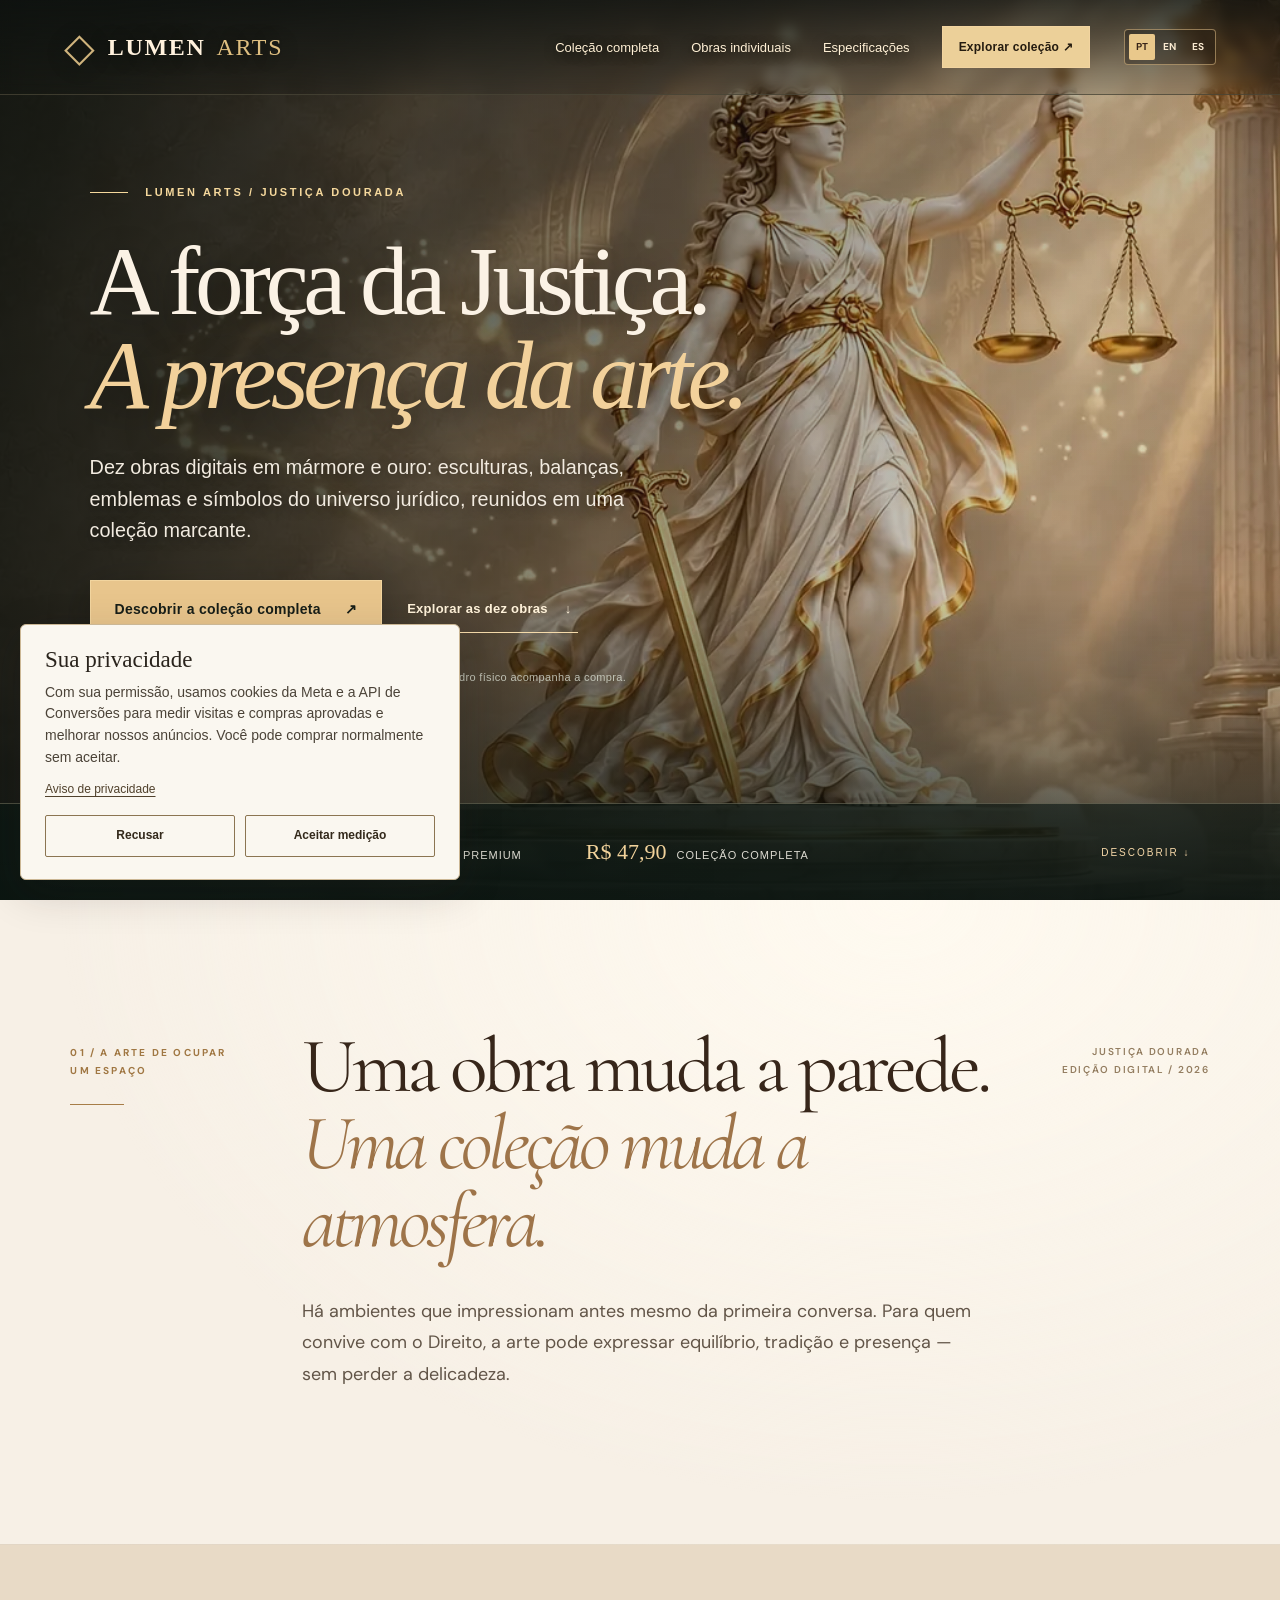
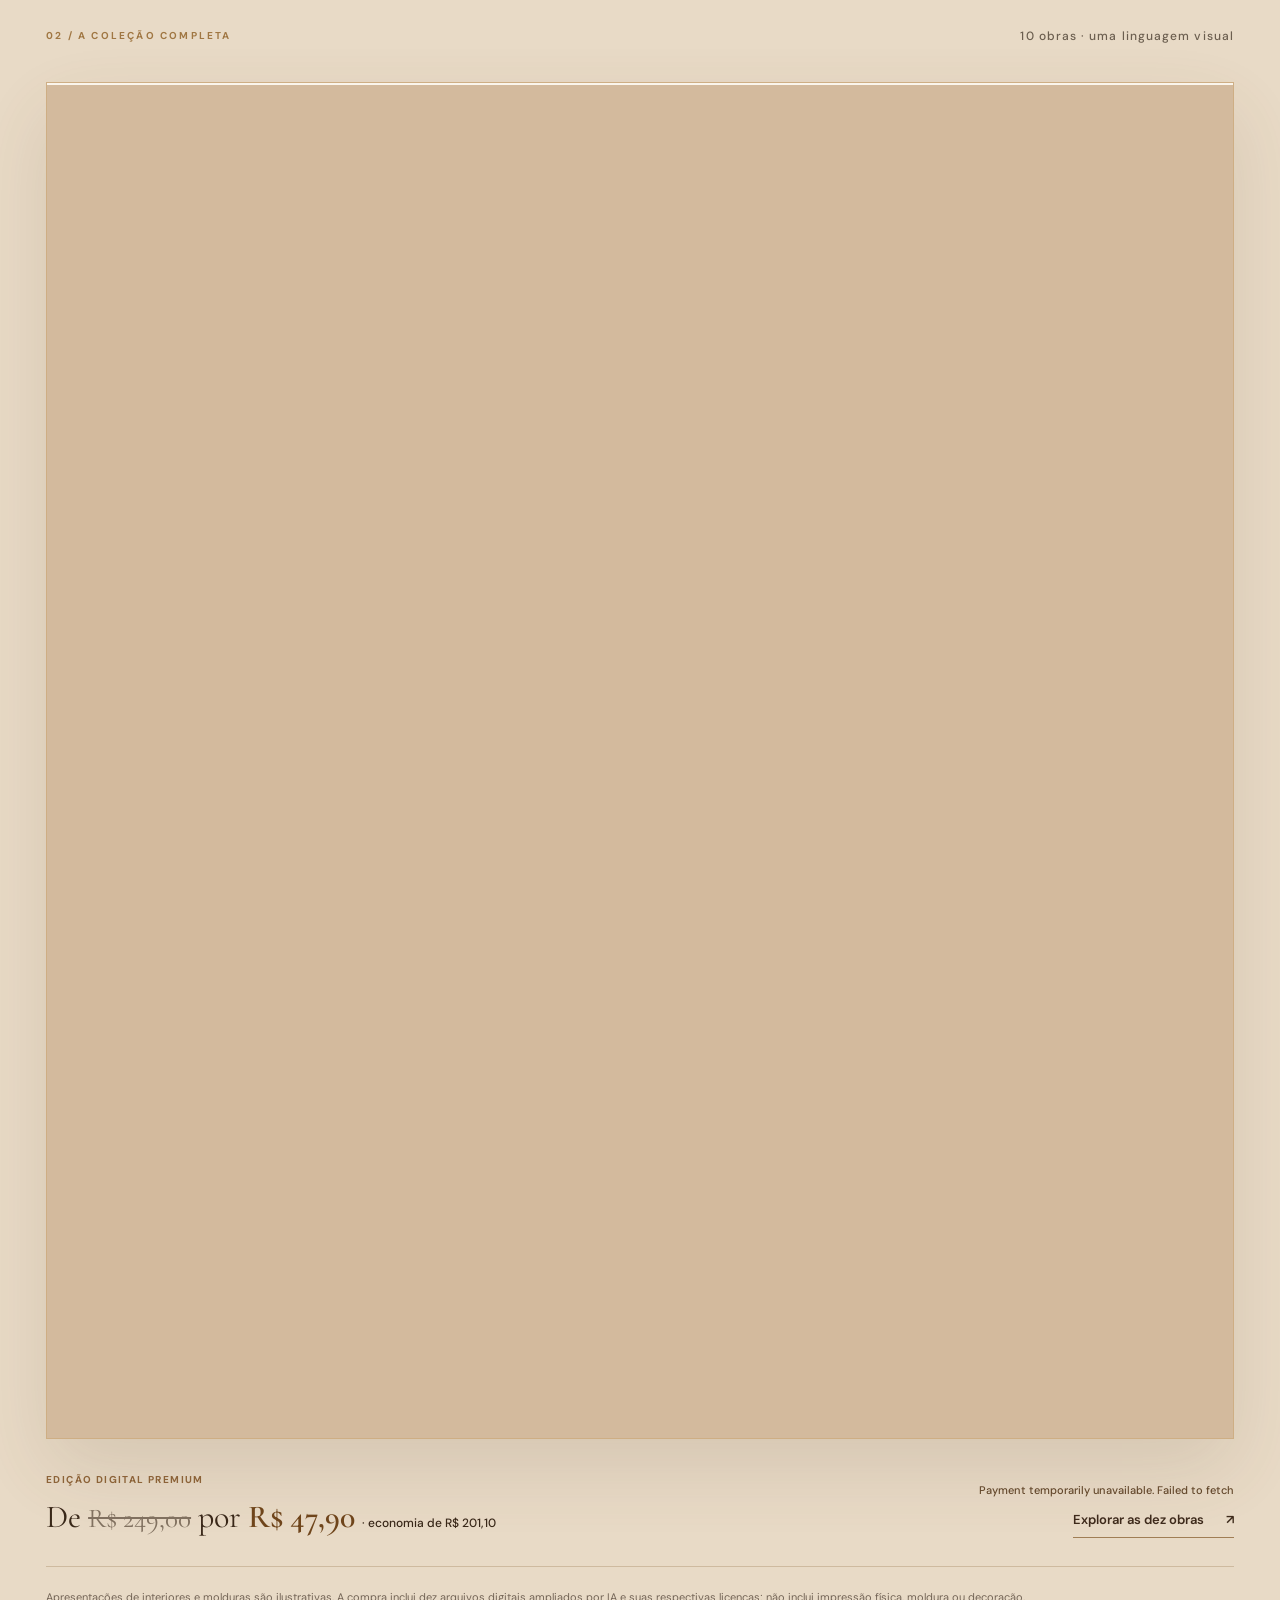
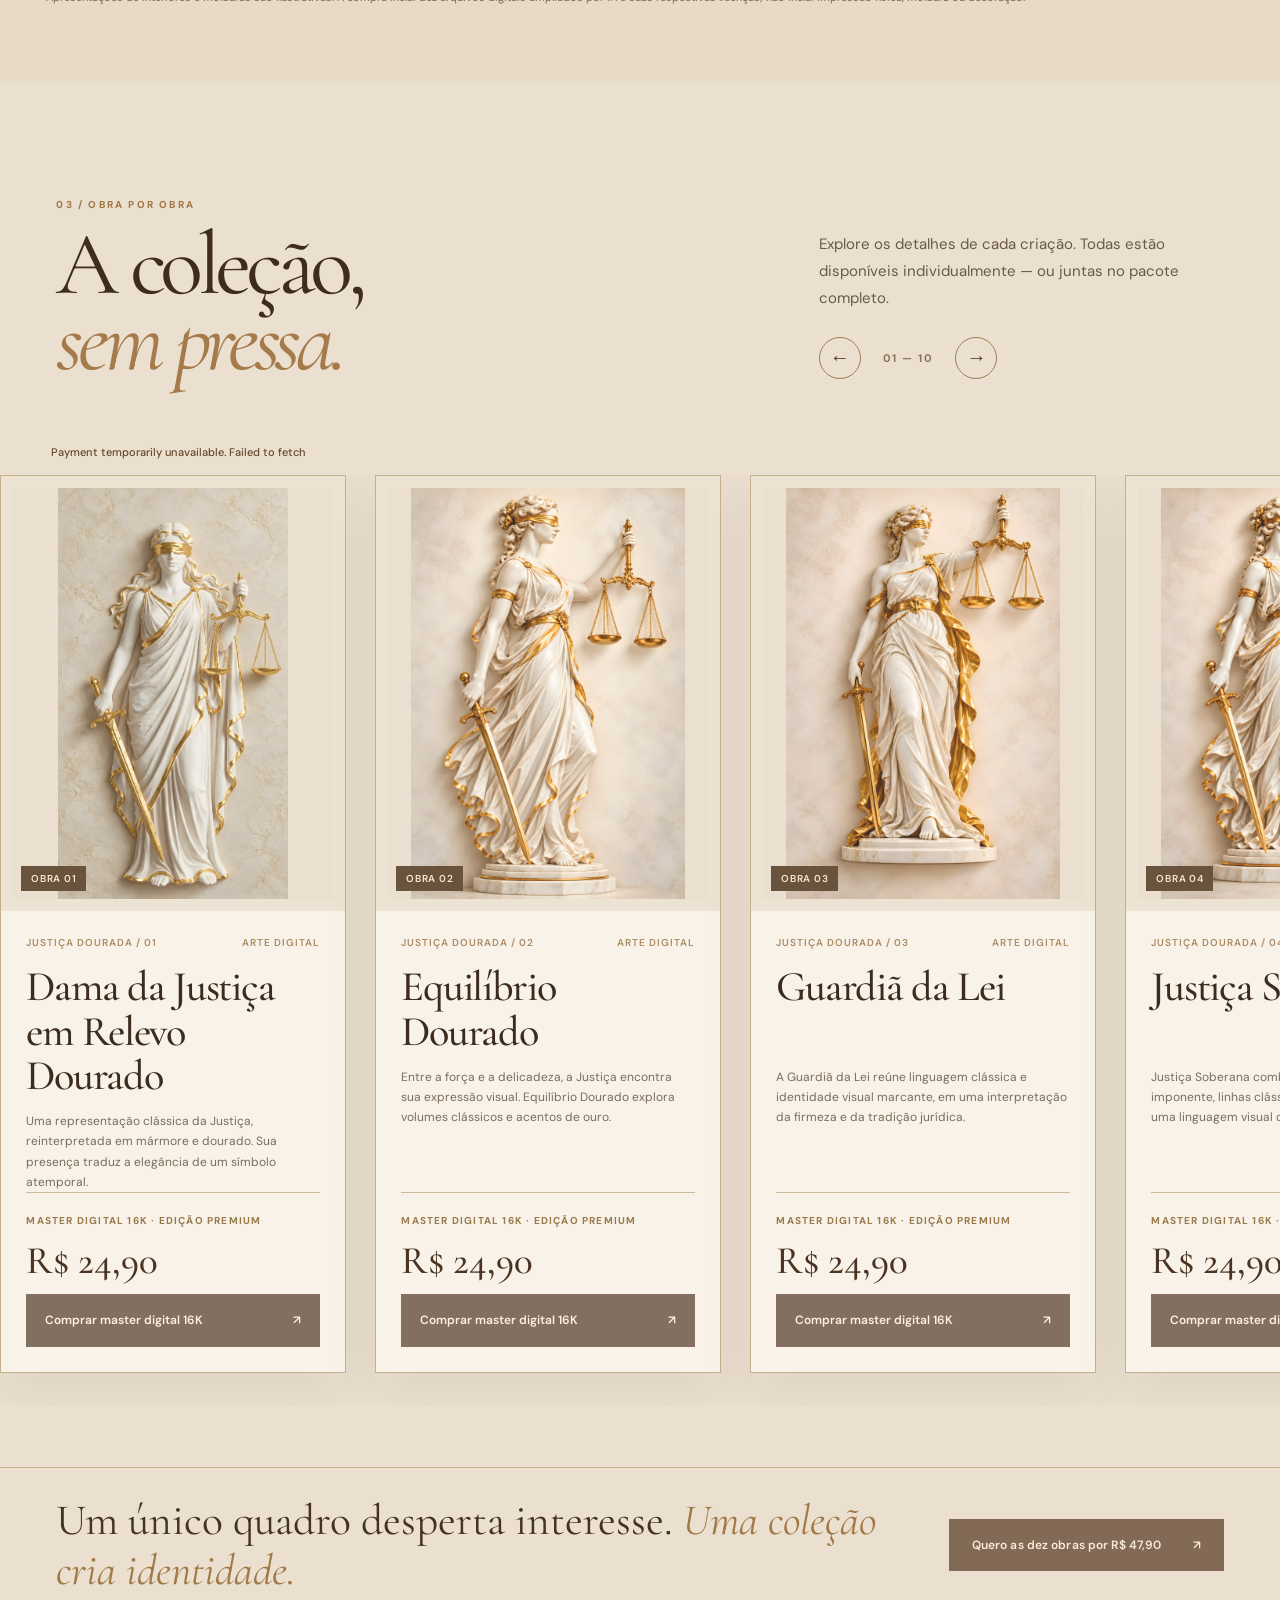
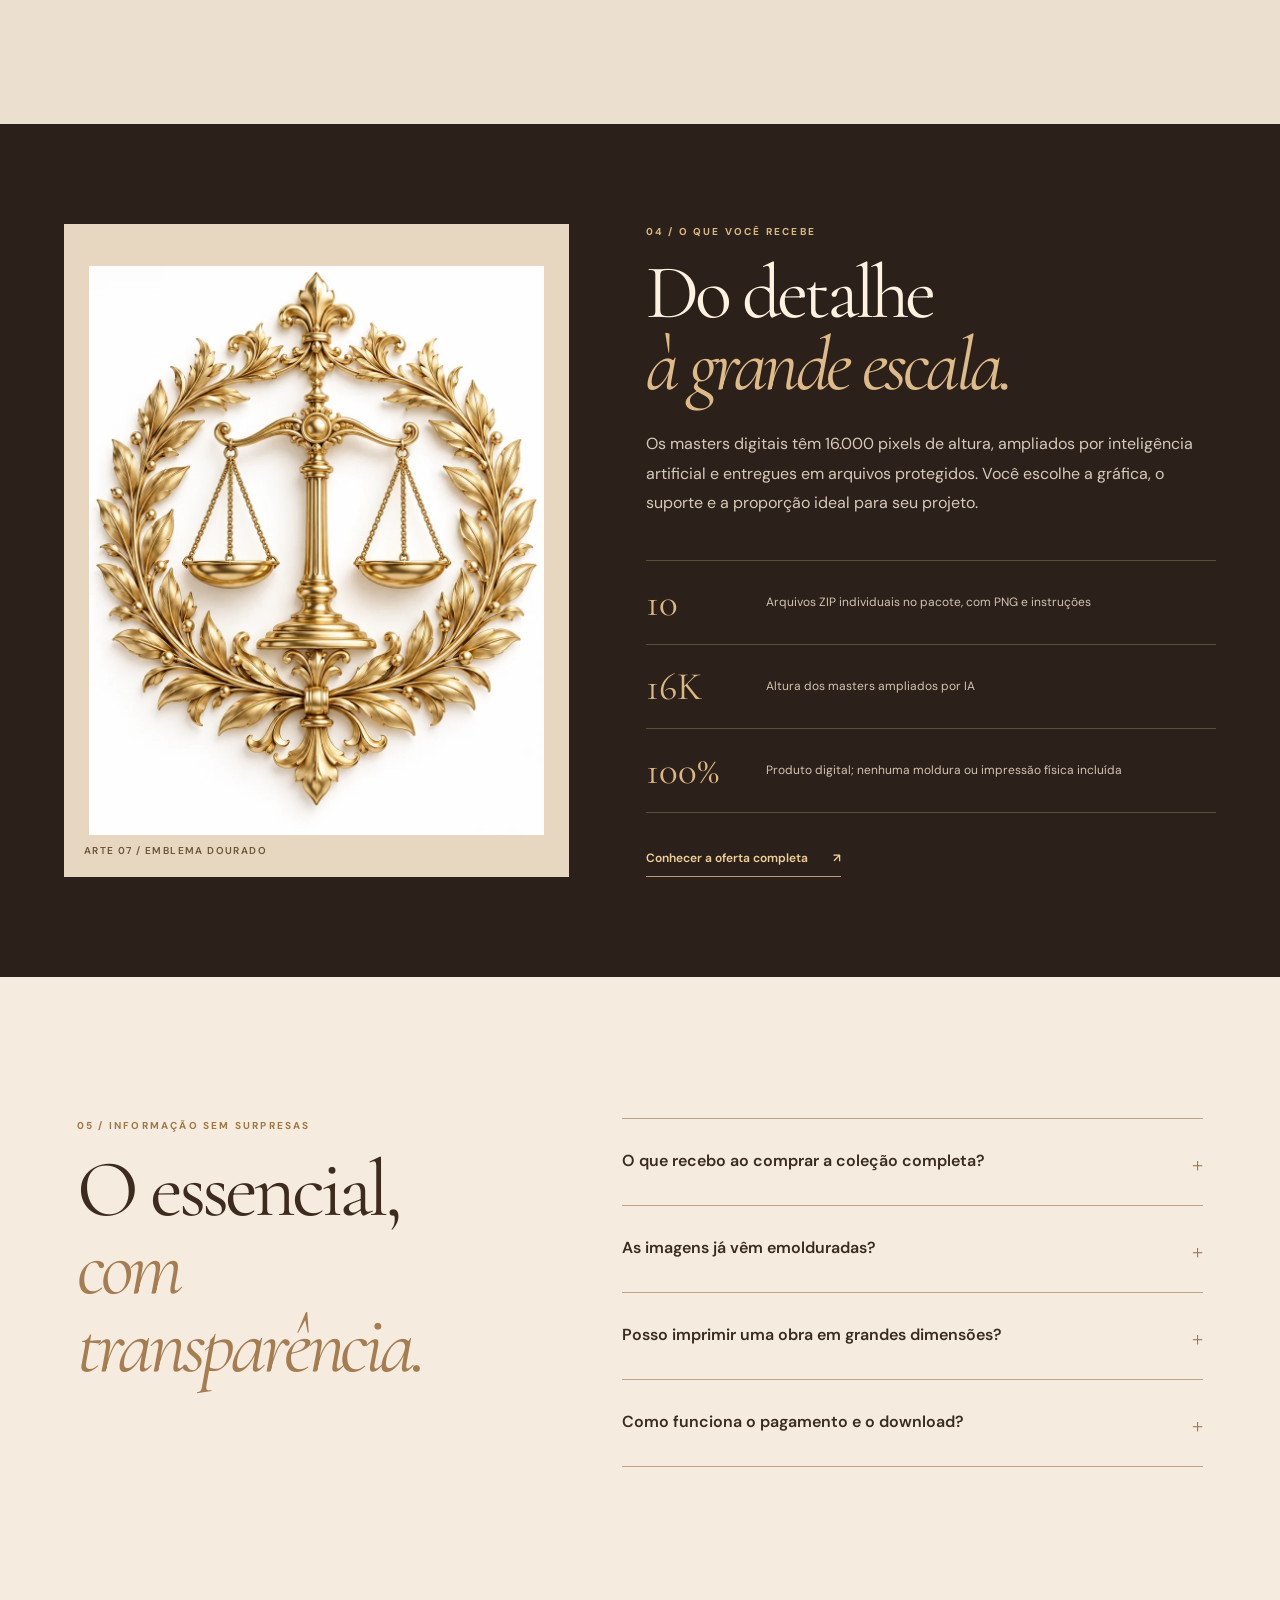
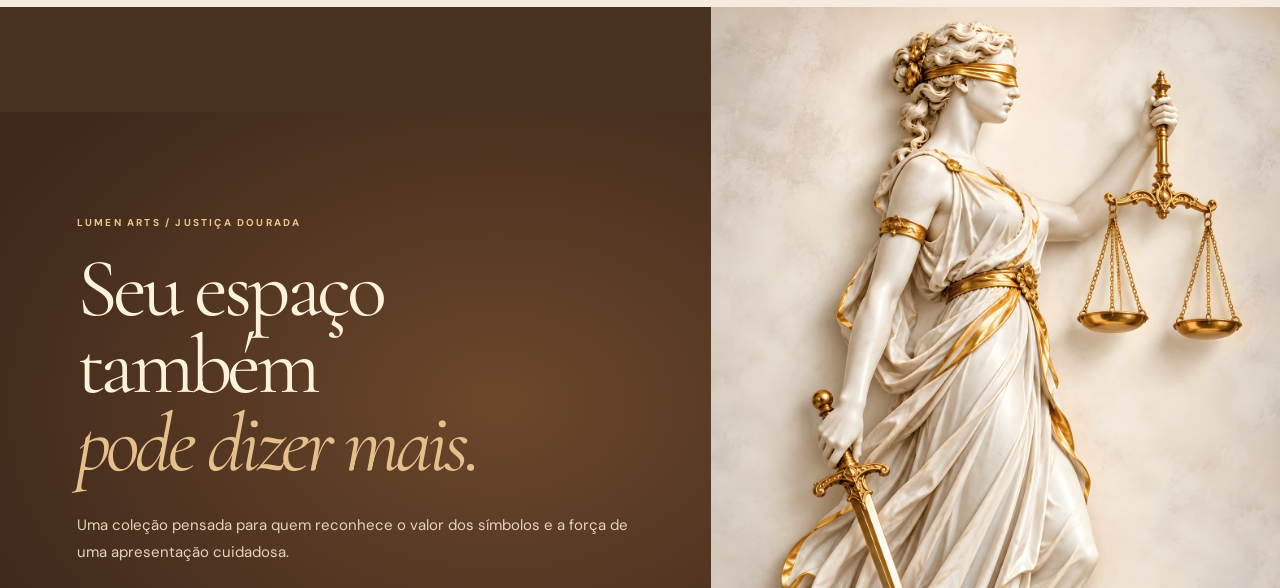
==== commit 7afda899: "Add consent-based Meta server conversion tracking" ====
--- a/index.html
+++ b/index.html
@@ -188,8 +188,8 @@
 </div>
 <script defer="" src="https://sdk.mercadopago.com/js/v2"></script>
 <script defer="" src="https://www.mercadopago.com/v2/security.js" view="item"></script>
-<script defer="" src="/juridica-analytics.js?v=20261110-1"></script>
-<script defer="" src="juridica-checkout.js?v=20261110-pixel1"></script>
+<script defer="" src="/juridica-analytics.js?v=20261111-capi1"></script>
+<script defer="" src="juridica-checkout.js?v=20261111-capi1"></script>
 <script defer="" src="cinematic-motion.js?v=20261106-v1"></script>
 <script defer="" src="maison-editorial-20261106.js?v=4"></script>
 <script defer="True" src="international-nav-20261107.js?v=20261110-1"></script></body></html>
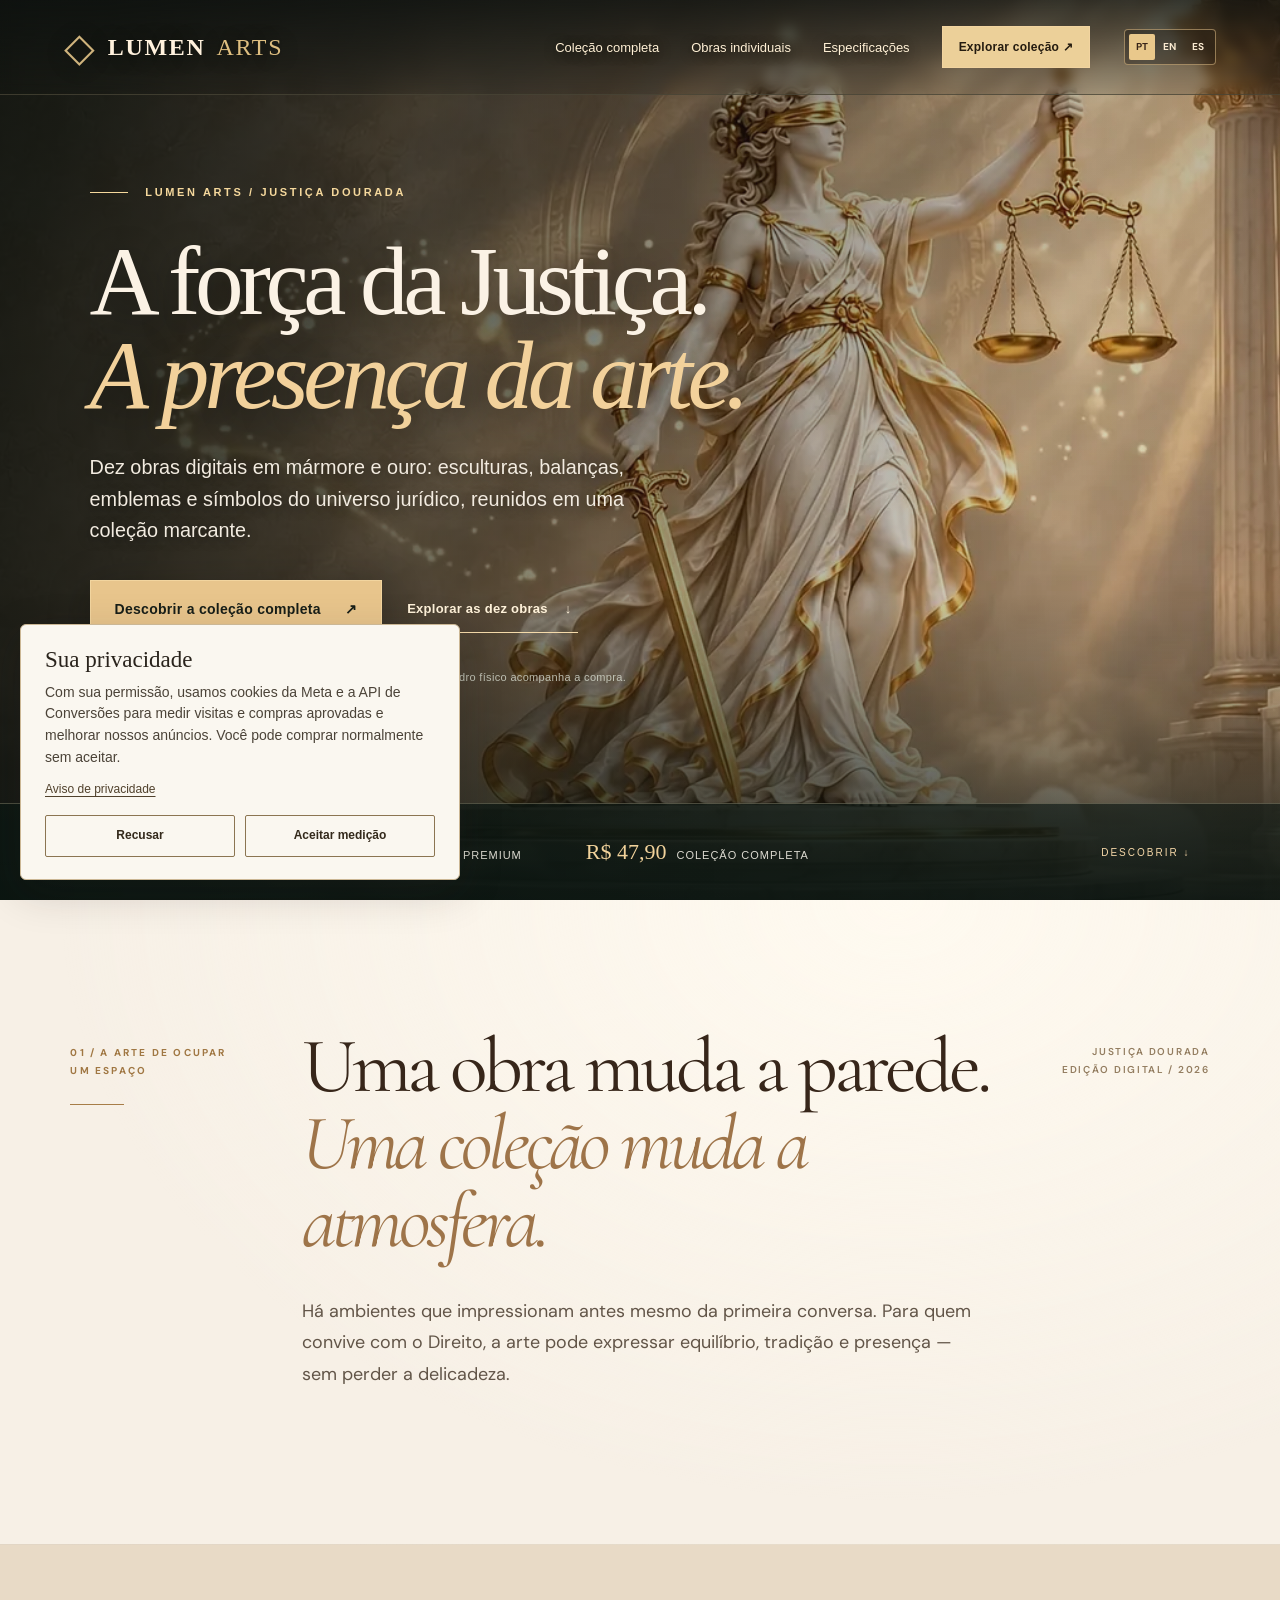
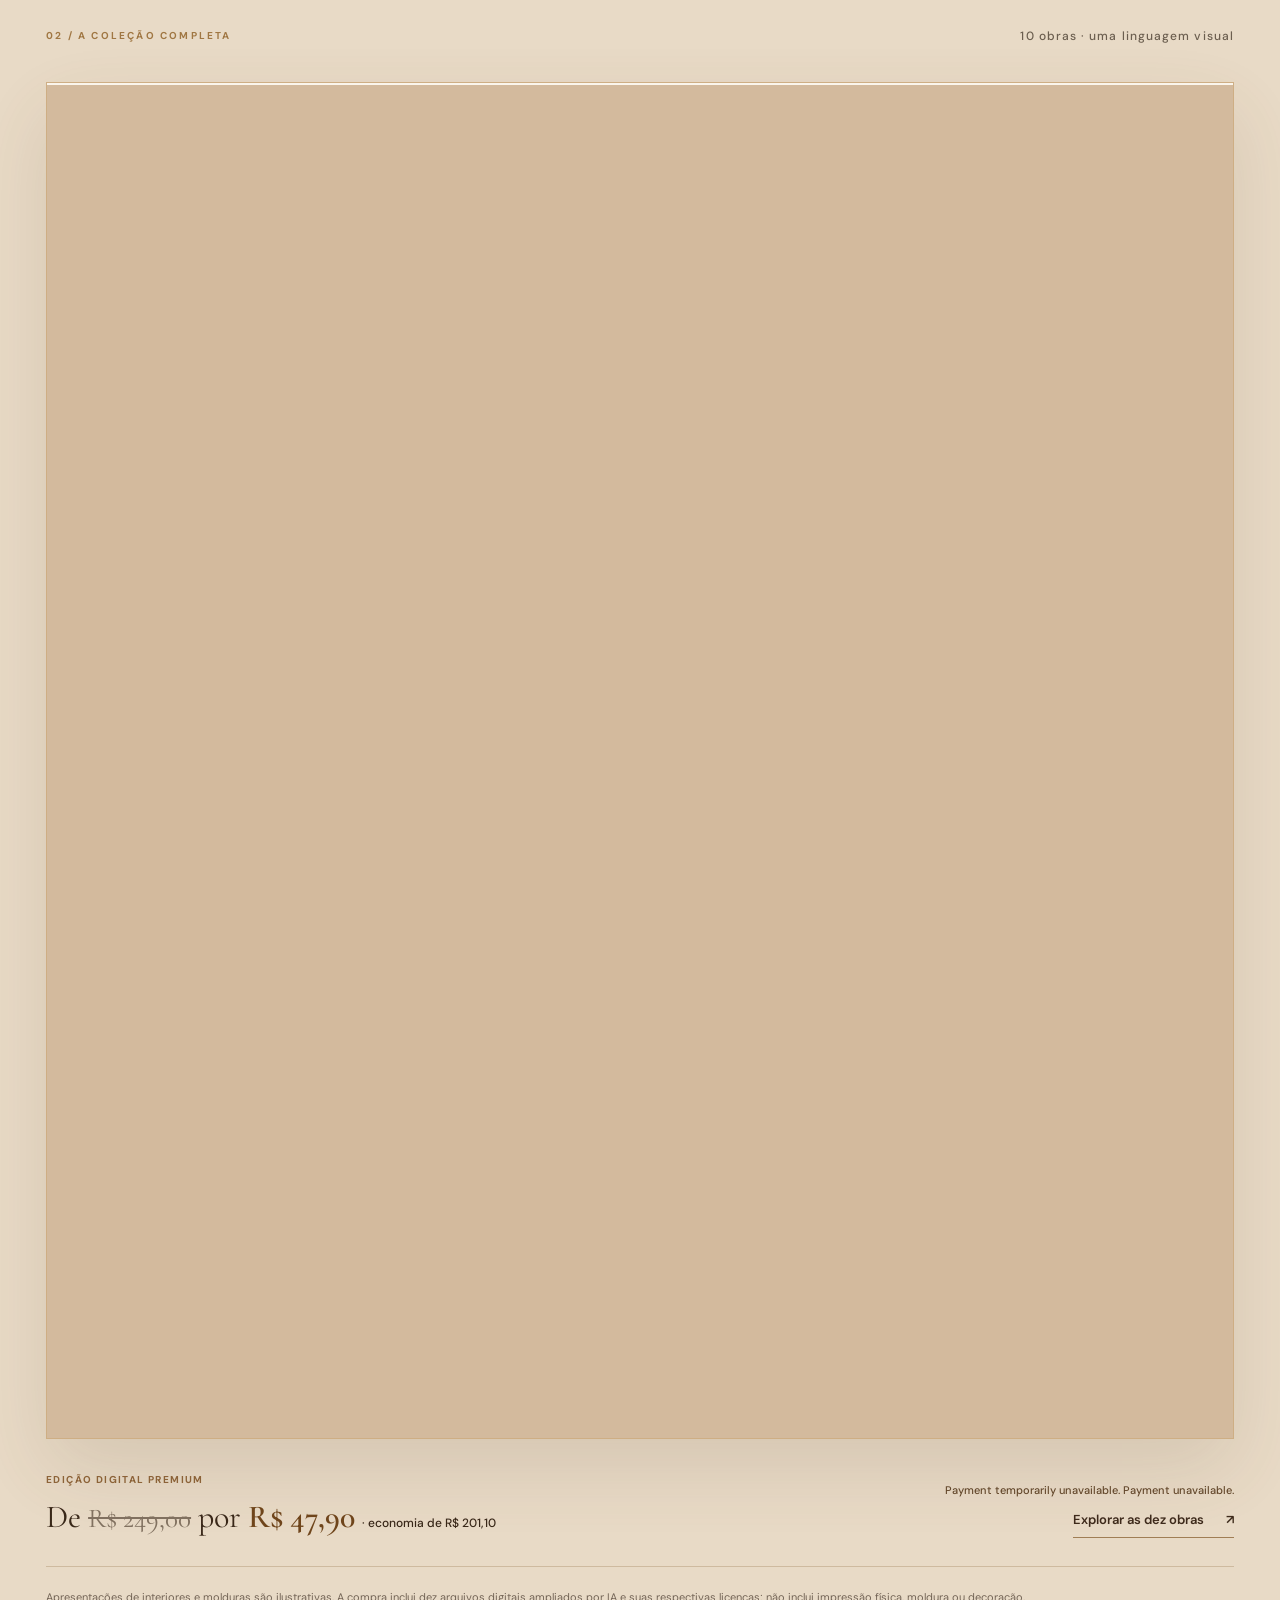
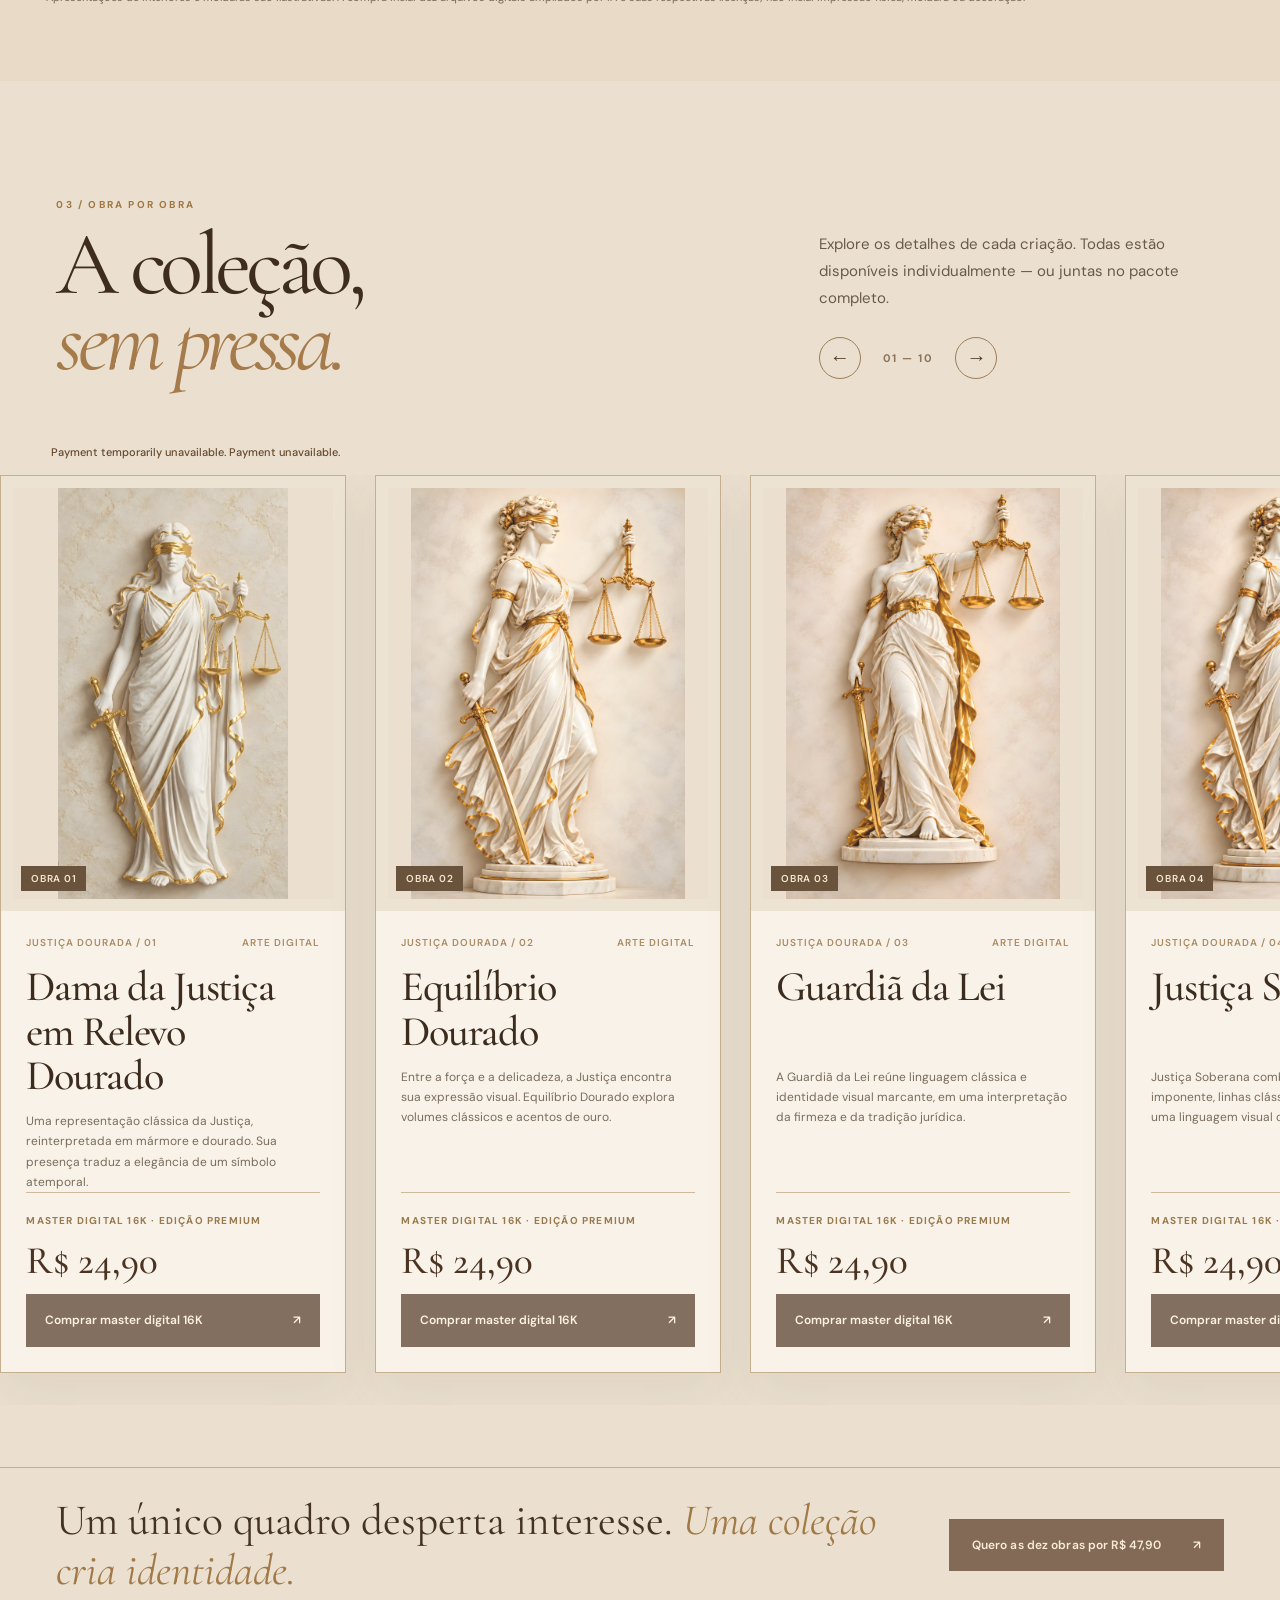
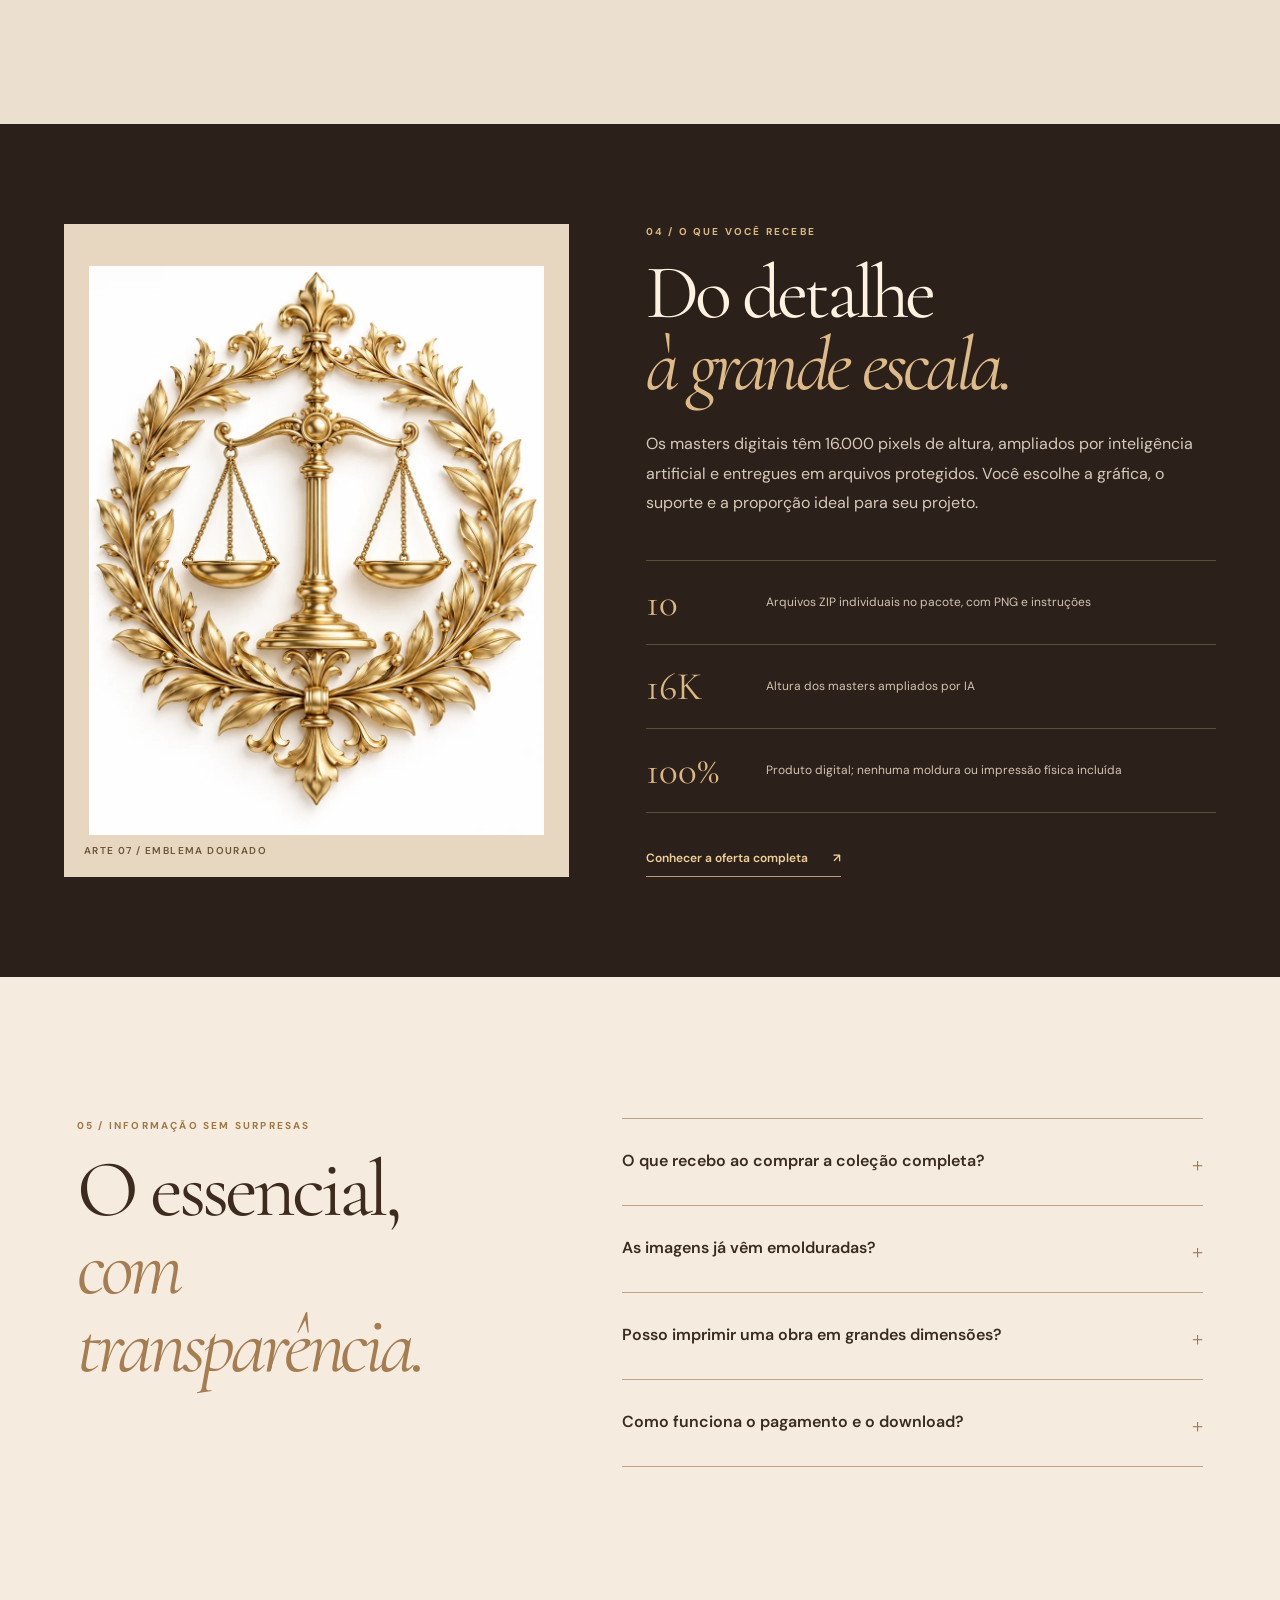
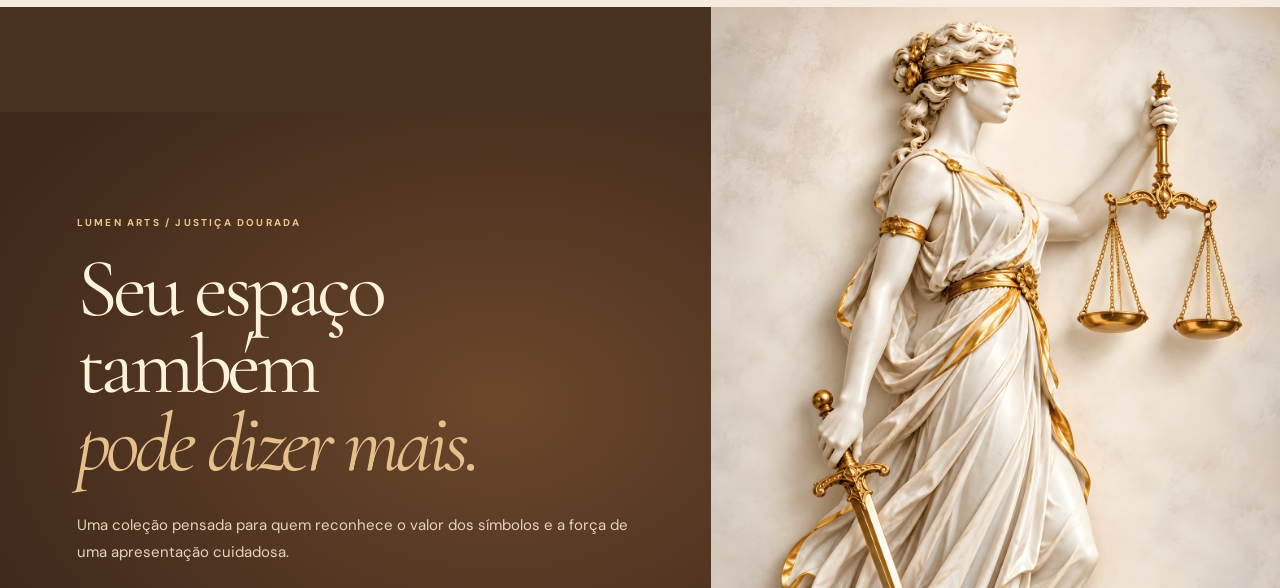
==== commit b15657af: "feat(checkout): add optional PayPal payments for international buyers" ====
--- a/index.html
+++ b/index.html
@@ -15,7 +15,7 @@
 <link href="https://juridica.lumenanima.com/" rel="canonical"/>
 <link href="favicon.svg" rel="icon" type="image/svg+xml"/>
 <link href="styles.css?v=1" rel="stylesheet"/>
-<link href="juridica-checkout.css?v=20261107-i18n1" rel="stylesheet"/>
+<link href="juridica-checkout.css?v=20261111-paypal1" rel="stylesheet"/>
 <link href="cinematic-landing.css?v=20261106-v1" rel="stylesheet"/>
 <link href="justice-expansion-20261106.css?v=1" rel="stylesheet"/>
 <link href="maison-editorial-20261106.css?v=4" rel="stylesheet"/>
@@ -188,8 +188,9 @@
 </div>
 <script defer="" src="https://sdk.mercadopago.com/js/v2"></script>
 <script defer="" src="https://www.mercadopago.com/v2/security.js" view="item"></script>
-<script defer="" src="/juridica-analytics.js?v=20261111-capi1"></script>
-<script defer="" src="juridica-checkout.js?v=20261111-capi1"></script>
+<script defer="" src="/juridica-analytics.js?v=20261111-paypal1"></script>
+<script defer="" src="/juridica-paypal.js?v=20261111-paypal1"></script>
+<script defer="" src="juridica-checkout.js?v=20261111-paypal1"></script>
 <script defer="" src="cinematic-motion.js?v=20261106-v1"></script>
 <script defer="" src="maison-editorial-20261106.js?v=4"></script>
-<script defer="True" src="international-nav-20261107.js?v=20261110-1"></script></body></html>+<script defer="True" src="international-nav-20261107.js?v=20261110-1"></script></body></html>
--- a/juridica-checkout.css
+++ b/juridica-checkout.css
@@ -24,3 +24,14 @@
 }
 /* Private support inside existing Payment Brick modal. */
 .checkout-support{margin:15px 0 6px;text-align:right}.checkout-support a{display:inline-block;font:600 12px Arial,sans-serif;color:#79512f;border-bottom:1px solid #b08a62;padding:4px 0;text-decoration:none}.checkout-support a:hover{color:#412b1b}
+/* Payment provider choices reuse the existing checkout palette. */
+.checkout-provider-picker[hidden],.checkout-paypal-area[hidden]{display:none!important}
+.checkout-provider-picker{border:0;padding:0;margin:0 0 20px;display:flex;gap:10px;flex-wrap:wrap}
+.checkout-provider-picker legend{font:600 12px/1.5 Arial,sans-serif;padding:0;margin-bottom:8px;color:#4b4033}
+.checkout-provider-picker button{flex:1;min-width:120px;border:1px solid #c6b592;border-radius:5px;background:#fff;color:#3d3327;padding:12px 16px;font:600 14px Arial,sans-serif;cursor:pointer}
+.checkout-provider-picker button[aria-pressed=true]{background:#182b23;color:#f7eee0;border-color:#182b23}
+.checkout-provider-picker button:disabled{opacity:.65;cursor:not-allowed}
+.checkout-provider-picker button:focus-visible{outline:3px solid #a98b58;outline-offset:3px}
+.checkout-paypal-area{min-height:110px;padding:12px 0}
+.checkout-paypal-area p{font:400 12px/1.65 Arial,sans-serif;color:#6e604f;margin:0 0 15px}
+#paypalCheckout_container{max-width:440px;margin:0 auto}
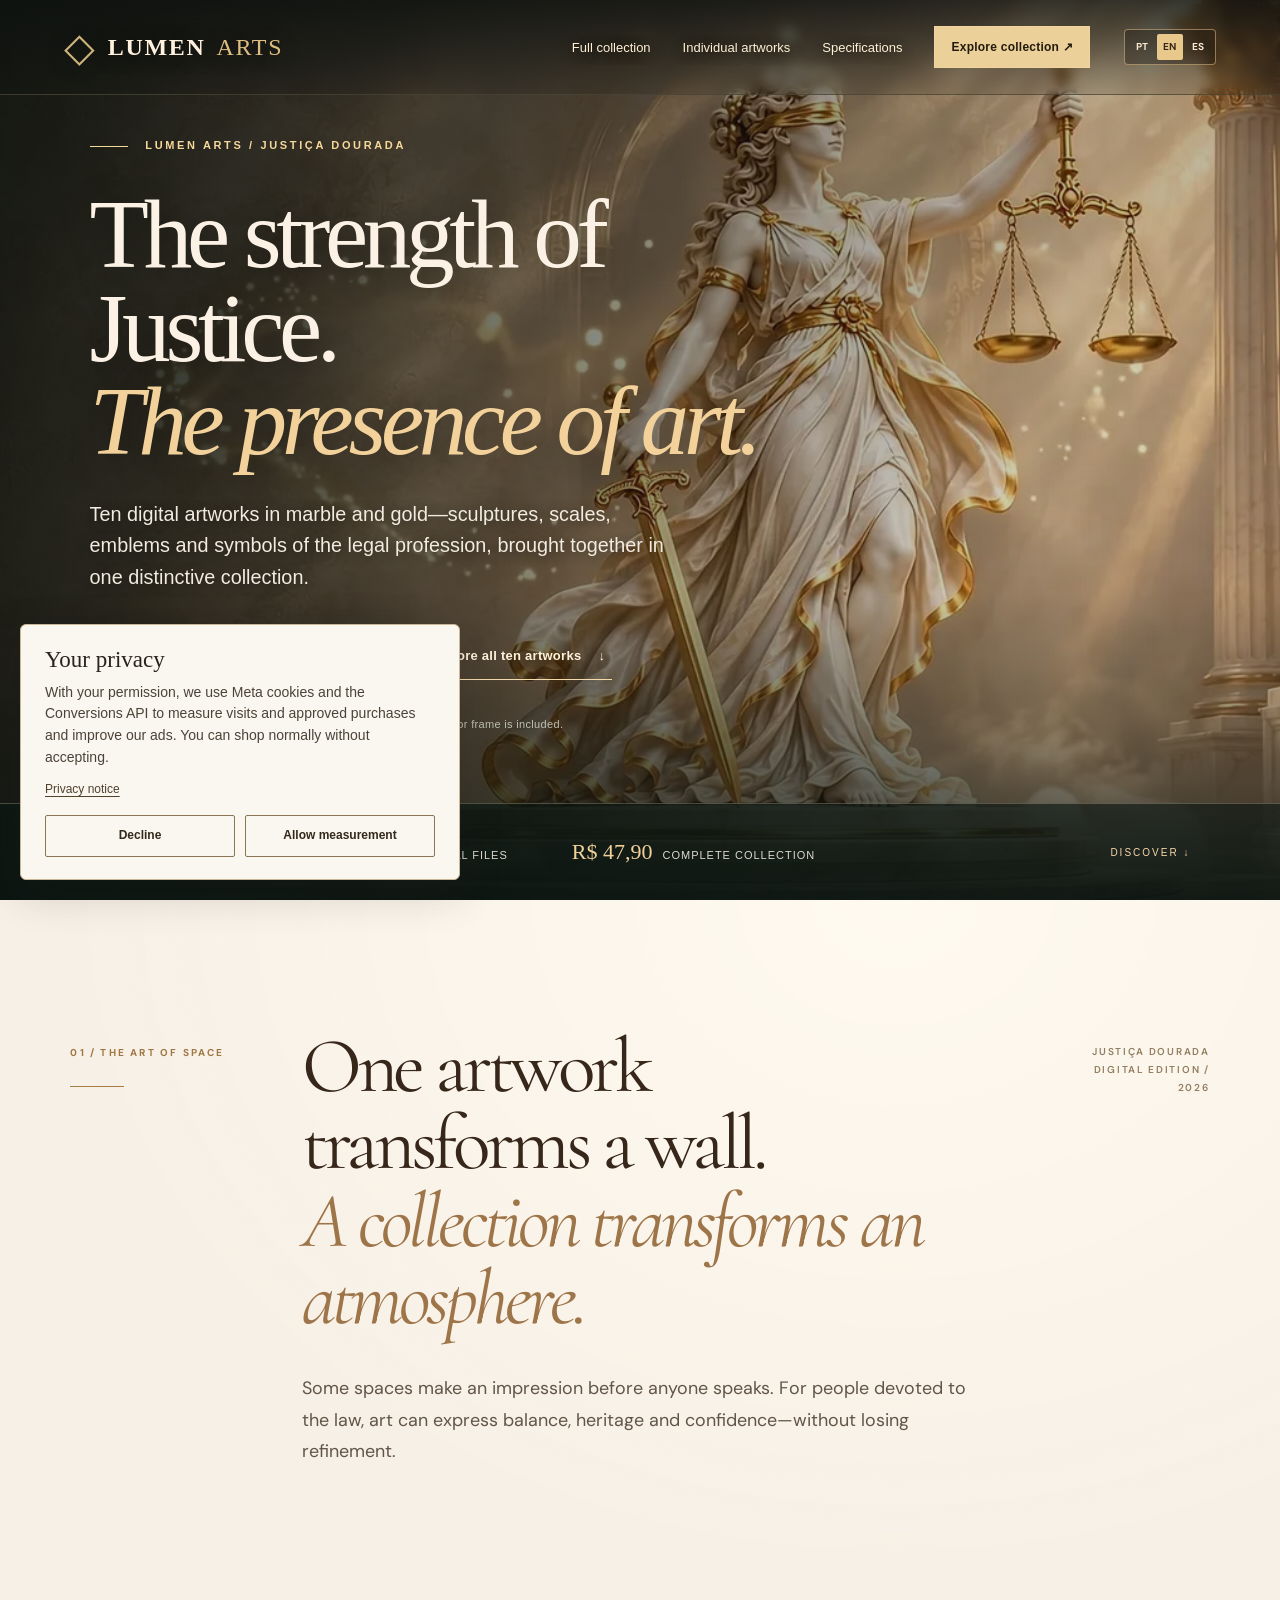
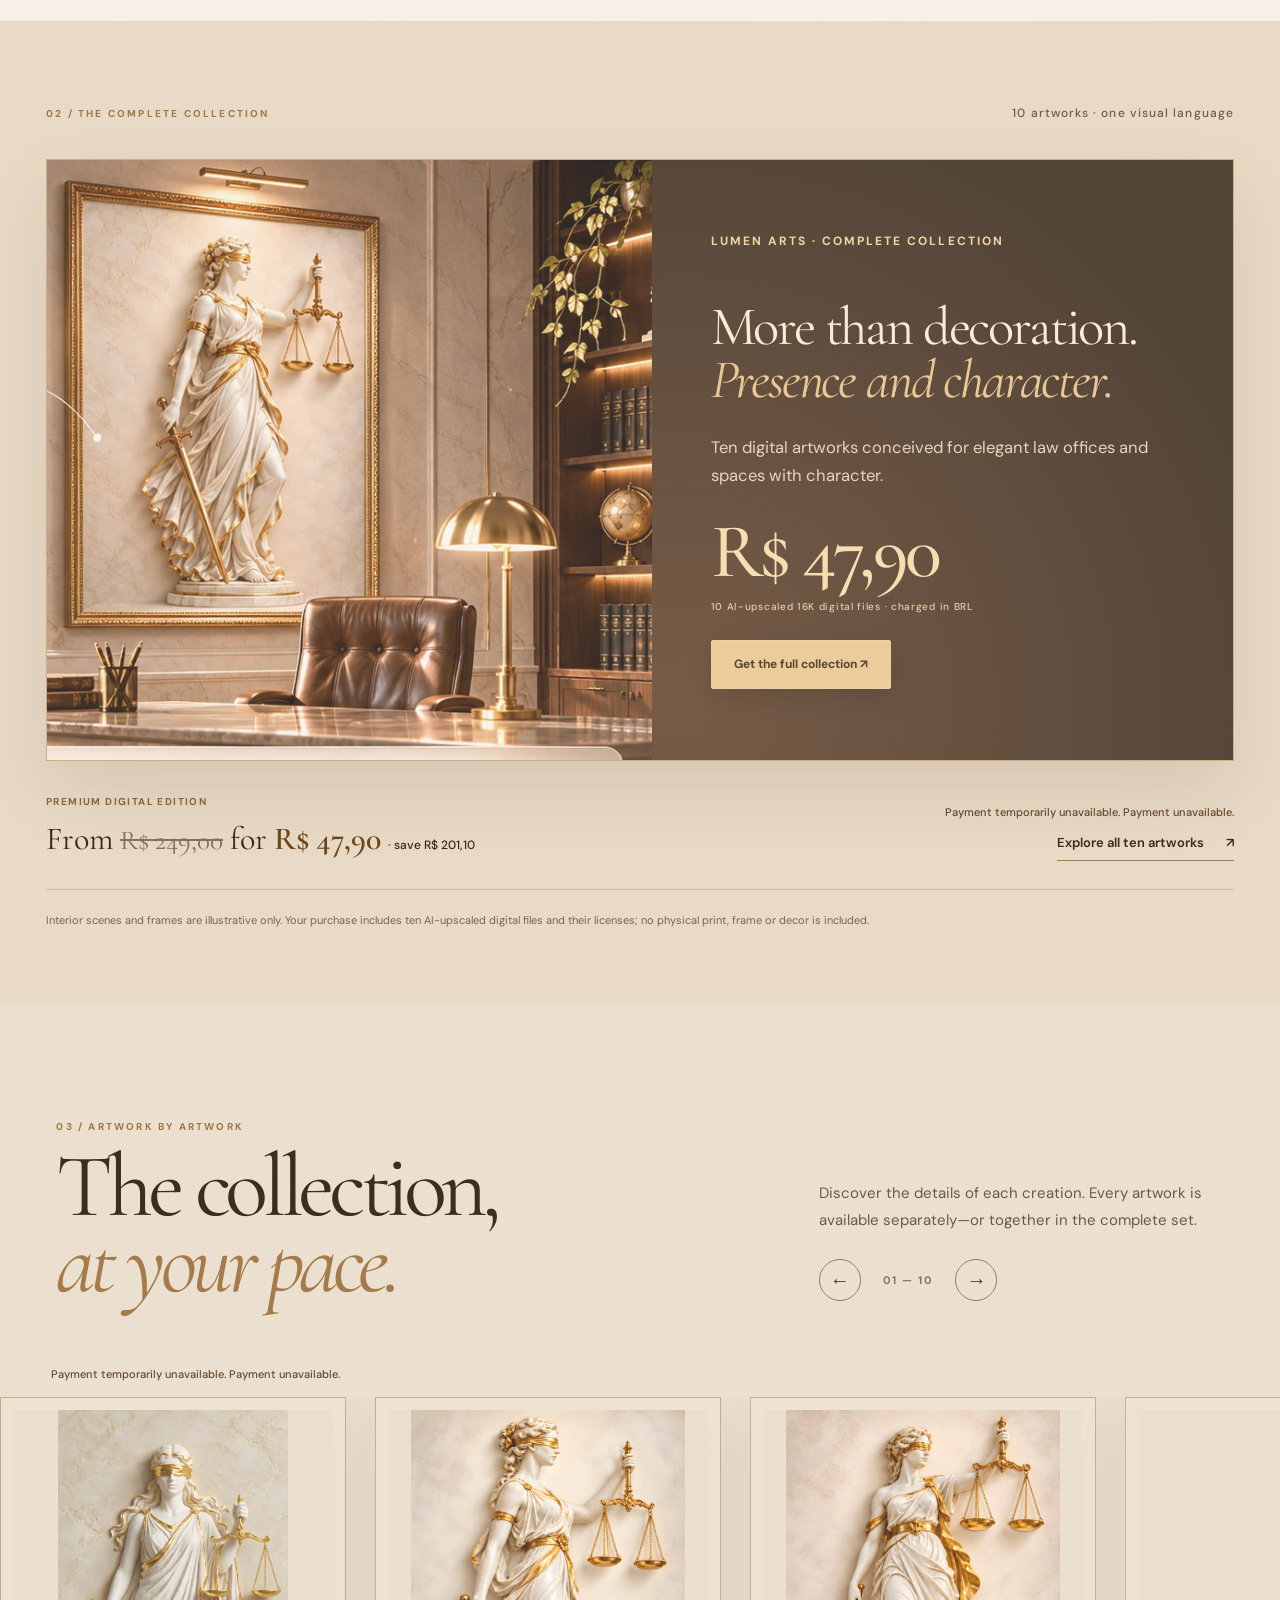
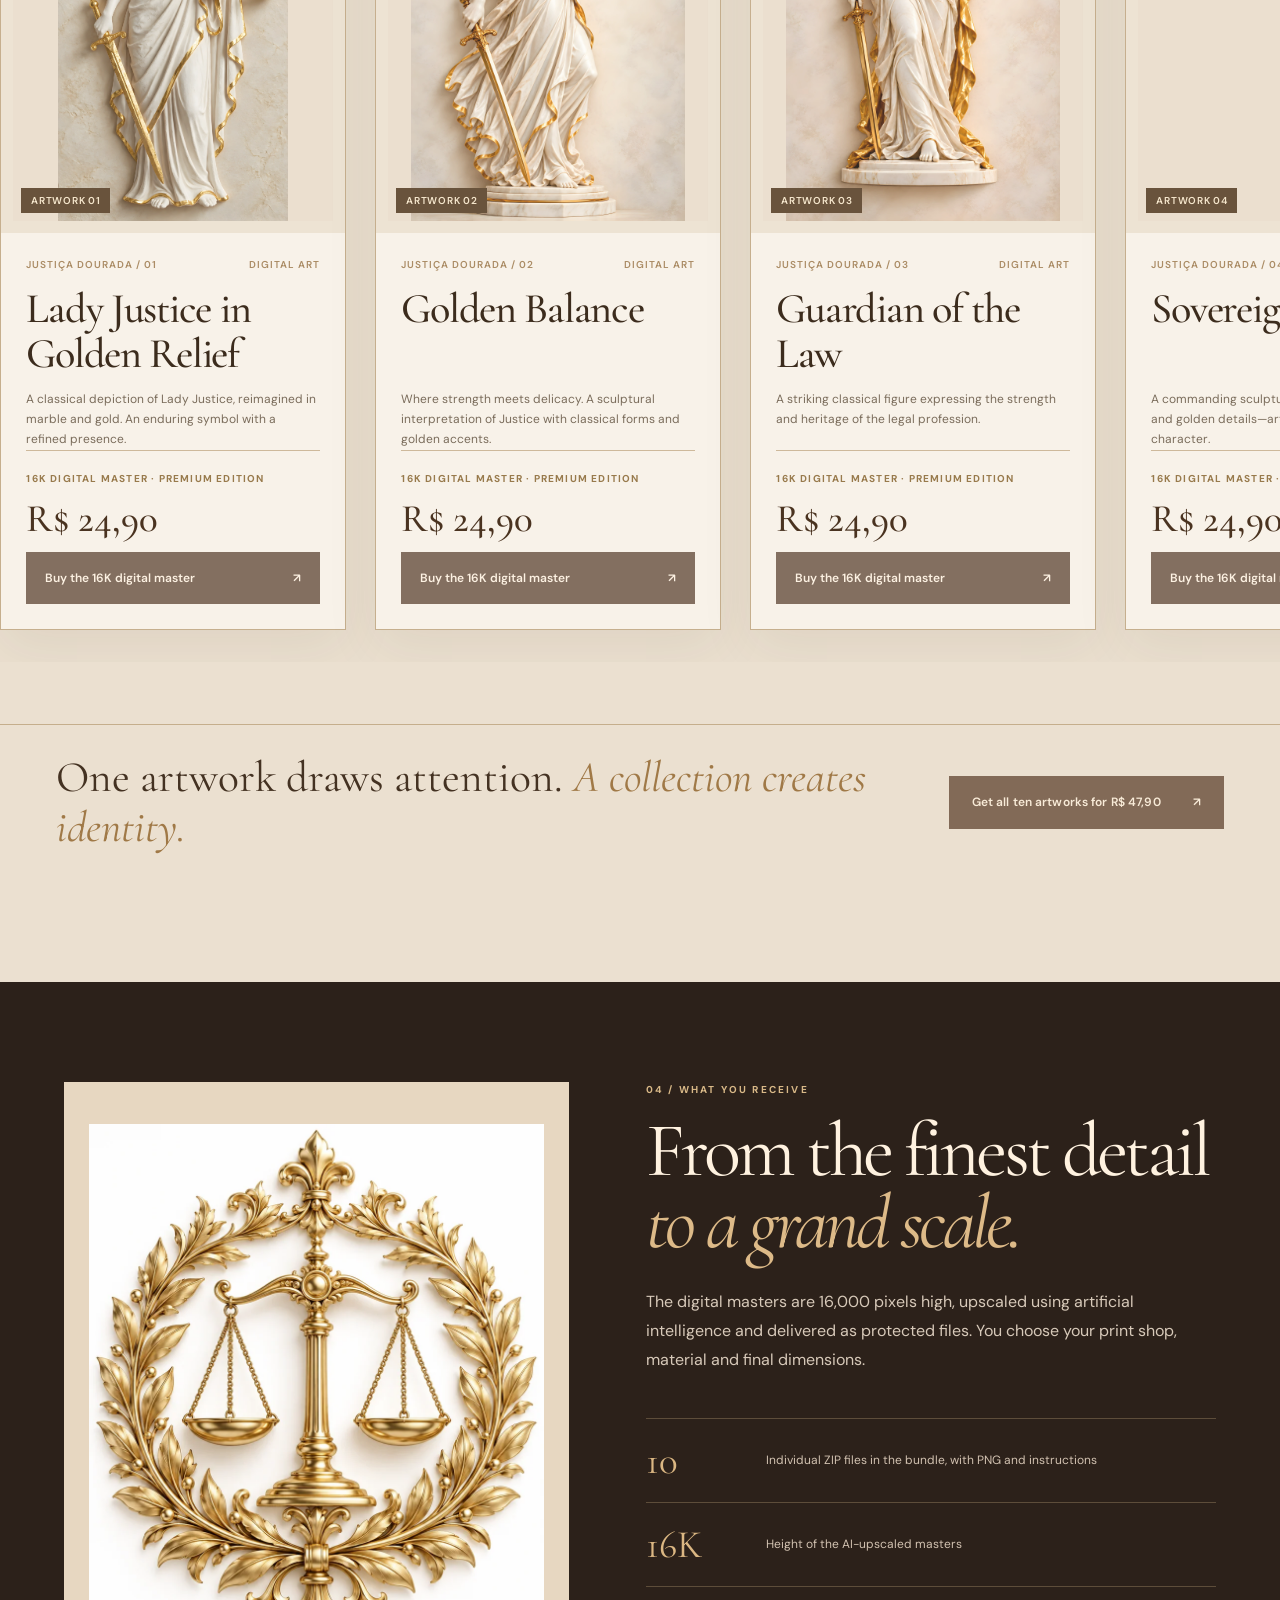
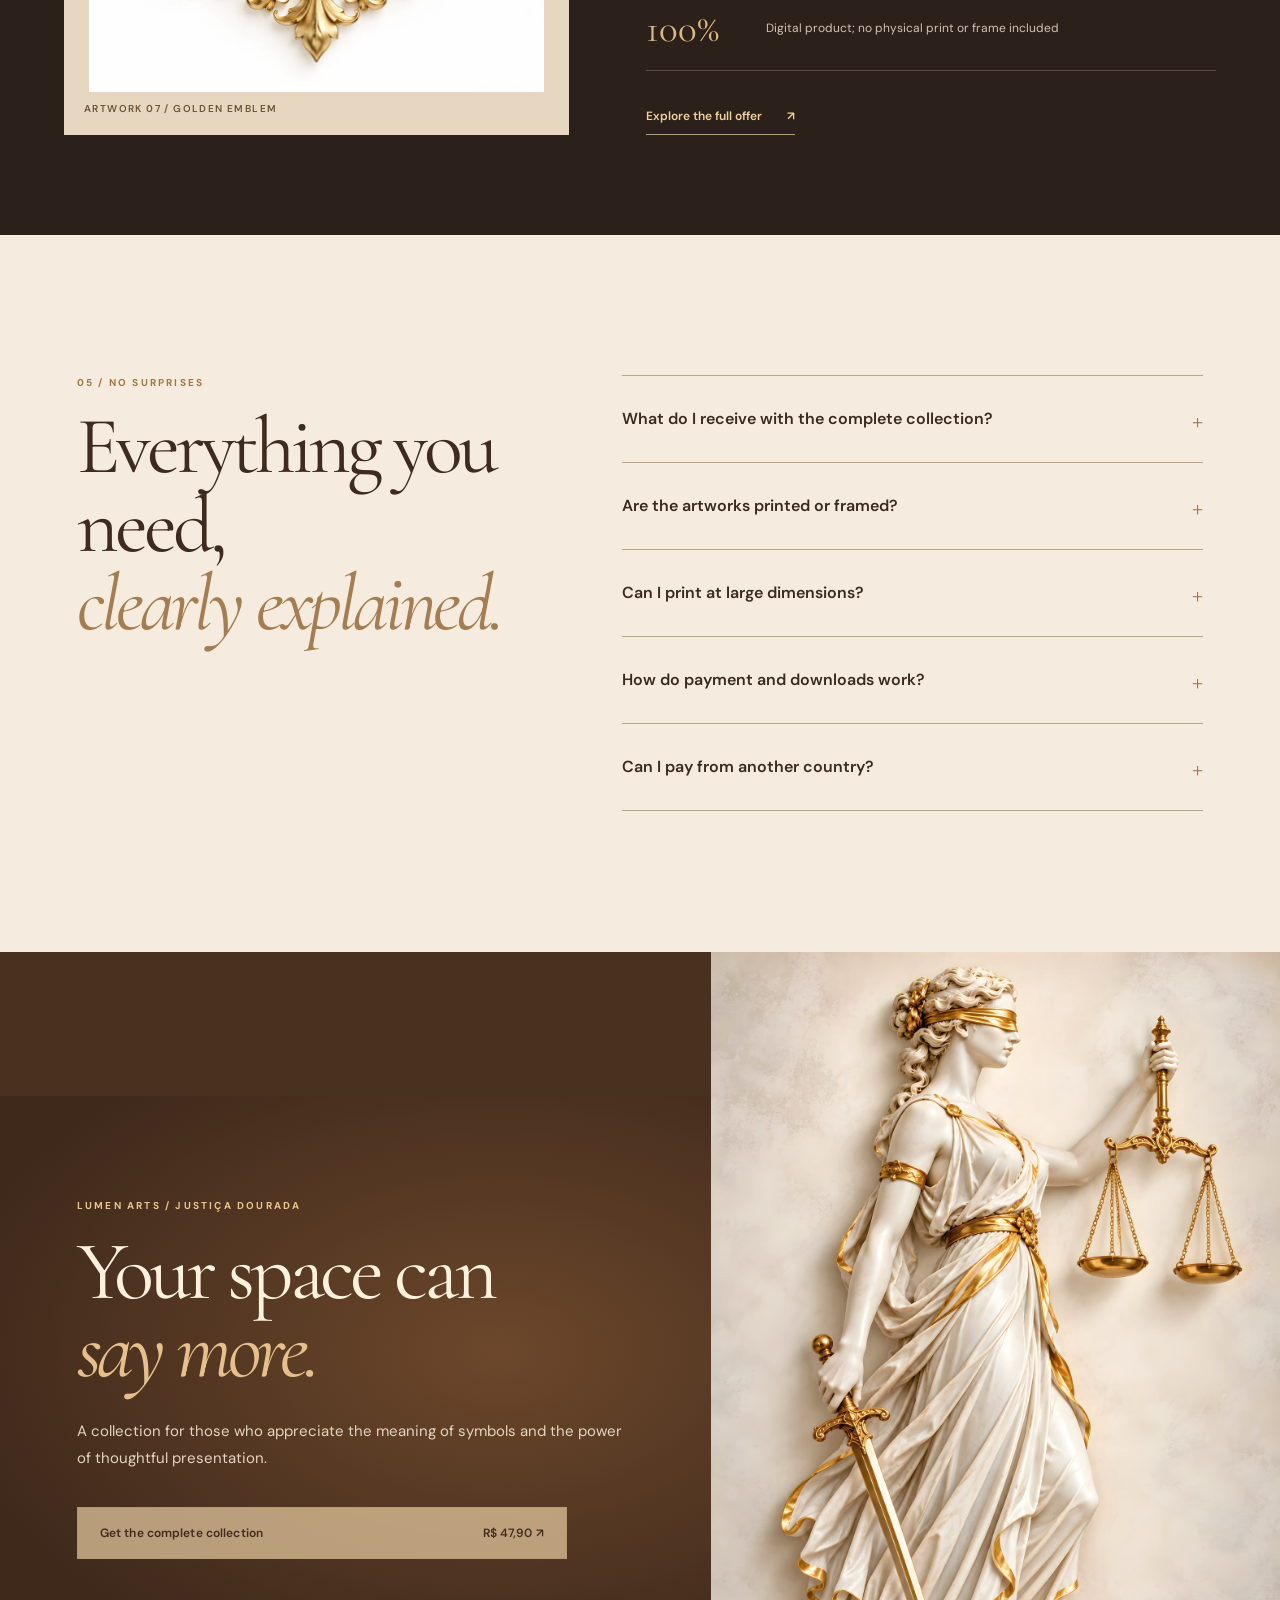
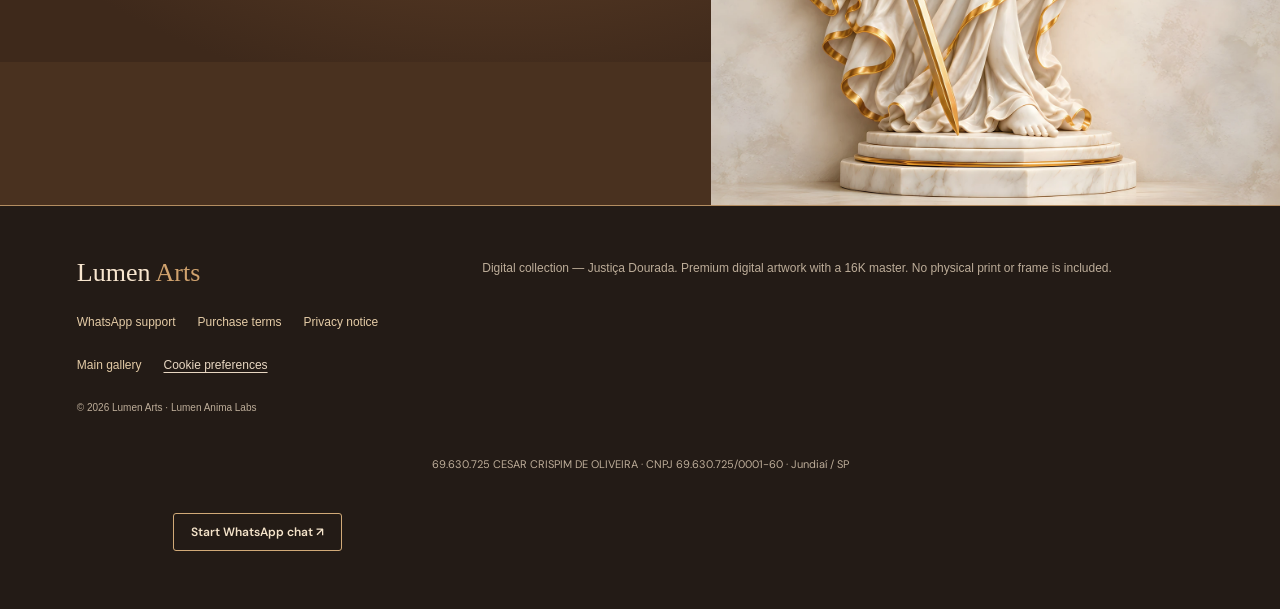
==== commit 648ec006: "Default juridica entry to English while preserving explicit languages" ====
--- a/index.html
+++ b/index.html
@@ -3,6 +3,7 @@
 <html lang="pt-BR">
 <head>
 <meta charset="utf-8"/>
+<script src="/international-nav-20261107.js?v=20261111-en-default1"></script>
 <meta content="width=device-width, initial-scale=1" name="viewport"/>
 <meta content="#e9dcc8" name="theme-color"/>
 <meta content="Justiça Dourada: coleção com dez artes jurídicas em mármore e ouro. Masters digitais 16K. Pacote completo por R$ 47,90 ou obras individuais por R$ 24,90." name="description"/>
@@ -10,9 +11,9 @@
 <meta content="pt_BR" property="og:locale"/>
 <meta content="Justiça Dourada — Arte Jurídica | Lumen Arts" property="og:title"/>
 <meta content="Dez artes jurídicas digitais premium. Leve todos os masters 16K por R$ 47,90, com pagamento seguro nesta página." property="og:description"/>
-<meta content="https://juridica.lumenanima.com/" property="og:url"/>
+<meta content="https://juridica.lumenanima.com/?lang=pt" property="og:url"/>
 <meta content="https://juridica.lumenanima.com/assets/justica-cinematic-poster-20261106.webp" property="og:image"/>
-<link href="https://juridica.lumenanima.com/" rel="canonical"/>
+<link href="https://juridica.lumenanima.com/?lang=pt" rel="canonical"/>
 <link href="favicon.svg" rel="icon" type="image/svg+xml"/>
 <link href="styles.css?v=1" rel="stylesheet"/>
 <link href="juridica-checkout.css?v=20261111-paypal1" rel="stylesheet"/>
@@ -24,18 +25,18 @@
 <link href="https://fonts.googleapis.com/css2?family=Cormorant+Garamond:ital,wght@0,400;0,500;0,600;1,400;1,500&amp;family=DM+Sans:wght@400;500;600;700&amp;display=swap" rel="stylesheet"/>
 <link as="image" href="assets/justica-cinematic-poster-20261106.webp" rel="preload"/>
 <title>Justiça Dourada — Arte Jurídica | Lumen Arts</title>
-<link href="https://juridica.lumenanima.com/" hreflang="pt-BR" rel="alternate"/><link href="https://juridica.lumenanima.com/en/" hreflang="en" rel="alternate"/><link href="https://juridica.lumenanima.com/es/" hreflang="es" rel="alternate"/><link href="https://juridica.lumenanima.com/" hreflang="x-default" rel="alternate"/><link href="international-landing-20261107.css?v=1" rel="stylesheet"/><link rel="stylesheet" href="/juridica-analytics.css?v=20261110-1"/>
+<link href="https://juridica.lumenanima.com/?lang=pt" hreflang="pt-BR" rel="alternate"/><link href="https://juridica.lumenanima.com/en/" hreflang="en" rel="alternate"/><link href="https://juridica.lumenanima.com/es/" hreflang="es" rel="alternate"/><link href="https://juridica.lumenanima.com/" hreflang="x-default" rel="alternate"/><link href="international-landing-20261107.css?v=1" rel="stylesheet"/><link rel="stylesheet" href="/juridica-analytics.css?v=20261110-1"/>
 </head>
 <body>
 <a class="skip" href="#colecao">Ir para as obras</a>
 <header class="site-header cinematic-header">
-<a aria-label="Justiça Dourada — Lumen Arts" class="brand" href="./"><span aria-hidden="true" class="brand-mark">◇</span>LUMEN <b>ARTS</b></a>
+<a aria-label="Justiça Dourada — Lumen Arts" class="brand" href="/?lang=pt"><span aria-hidden="true" class="brand-mark">◇</span>LUMEN <b>ARTS</b></a>
 <nav aria-label="Navegação principal">
 <a href="#pacote">Coleção completa</a>
 <a href="#colecao">Obras individuais</a>
 <a href="#detalhes">Especificações</a>
 <a class="header-cta" href="#pacote">Explorar coleção <span aria-hidden="true">↗</span></a>
-<span aria-label="Escolher idioma da página" class="site-lang-switch" role="group"><a aria-current="page" data-language-switch="pt" href="/" lang="pt-BR">PT</a><a data-language-switch="en" href="/en/" lang="en">EN</a><a data-language-switch="es" href="/es/" lang="es">ES</a></span></nav>
+<span aria-label="Escolher idioma da página" class="site-lang-switch" role="group"><a aria-current="page" data-language-switch="pt" href="/?lang=pt" lang="pt-BR">PT</a><a data-language-switch="en" href="/en/" lang="en">EN</a><a data-language-switch="es" href="/es/" lang="es">ES</a></span></nav>
 </header>
 <main>
 <section aria-labelledby="main-heading" class="hero cinematic-hero">
@@ -189,8 +190,8 @@
 <script defer="" src="https://sdk.mercadopago.com/js/v2"></script>
 <script defer="" src="https://www.mercadopago.com/v2/security.js" view="item"></script>
 <script defer="" src="/juridica-analytics.js?v=20261111-paypal1"></script>
-<script defer="" src="/juridica-paypal.js?v=20261111-paypal1"></script>
-<script defer="" src="juridica-checkout.js?v=20261111-paypal1"></script>
+<script defer="" src="/juridica-paypal.js?v=20261111-paypal3"></script>
+<script defer="" src="juridica-checkout.js?v=20261111-paypal3"></script>
 <script defer="" src="cinematic-motion.js?v=20261106-v1"></script>
 <script defer="" src="maison-editorial-20261106.js?v=4"></script>
-<script defer="True" src="international-nav-20261107.js?v=20261110-1"></script></body></html>
+</body></html>
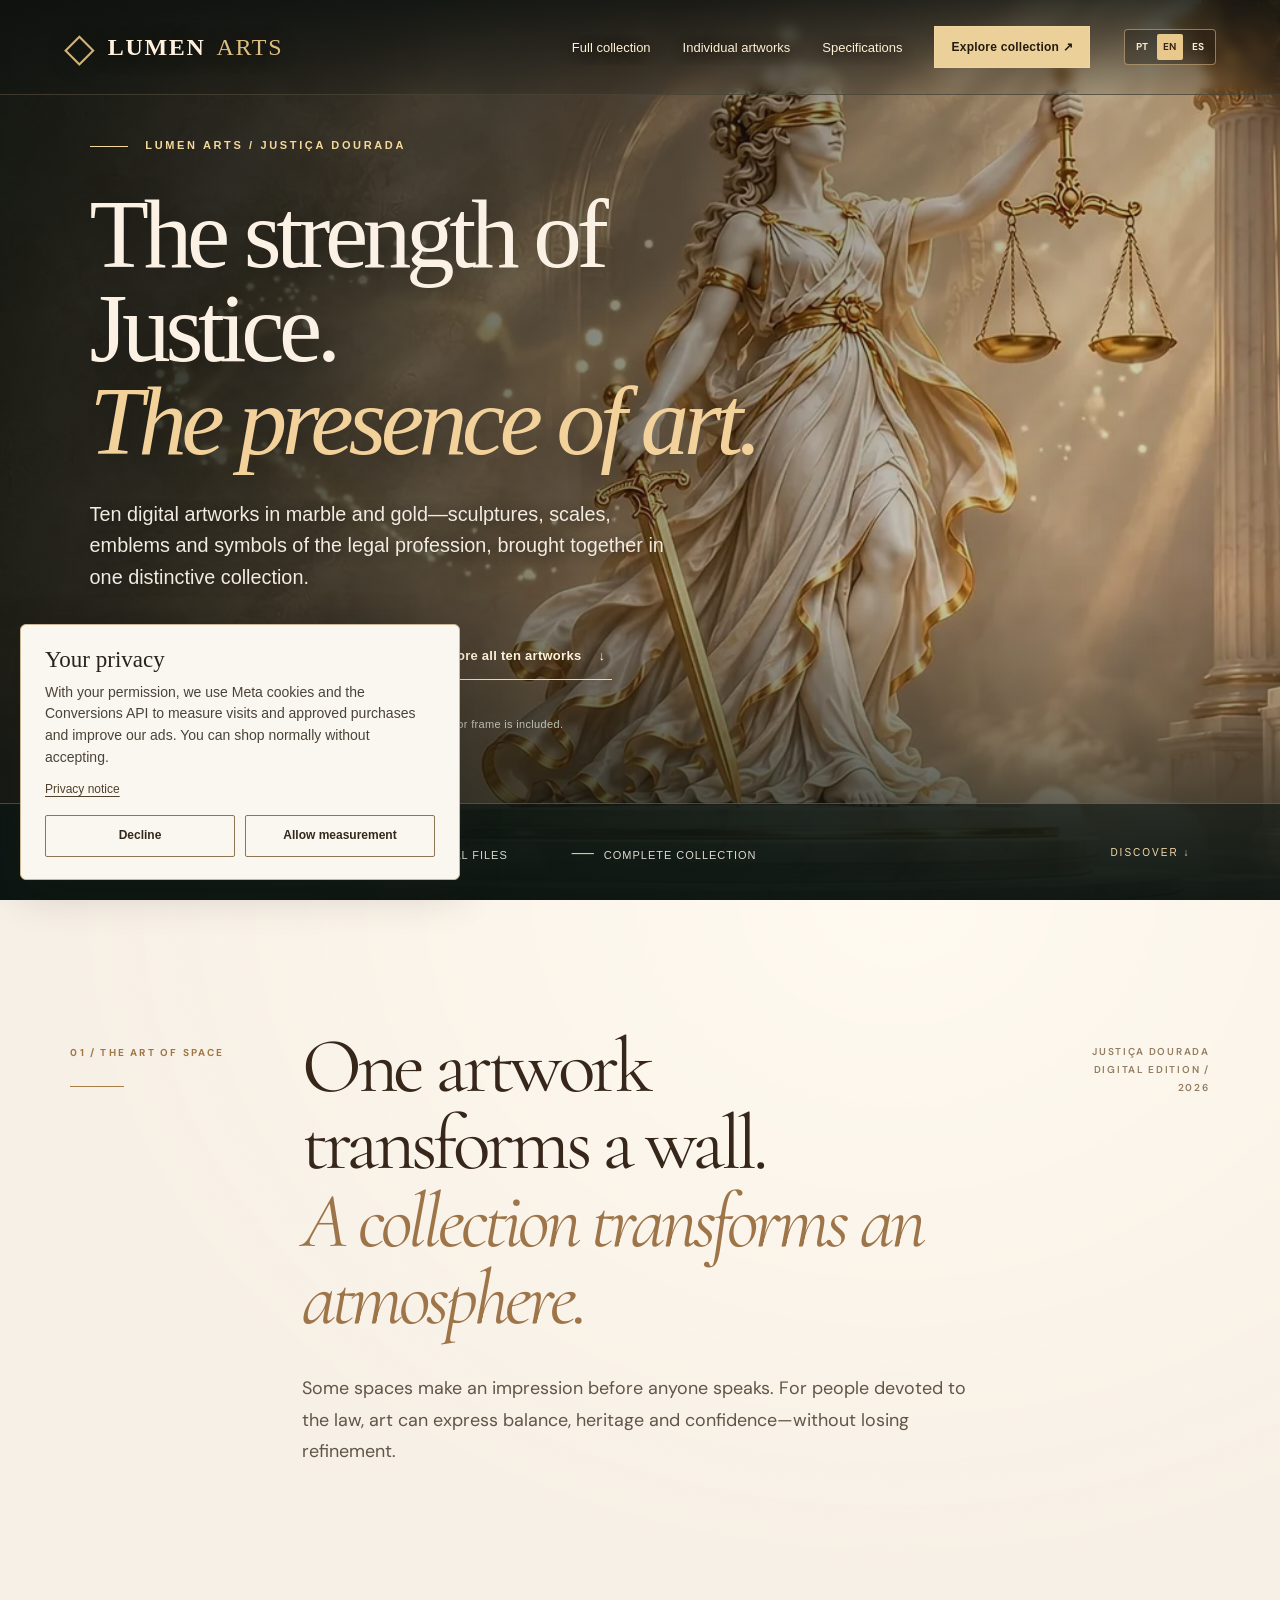
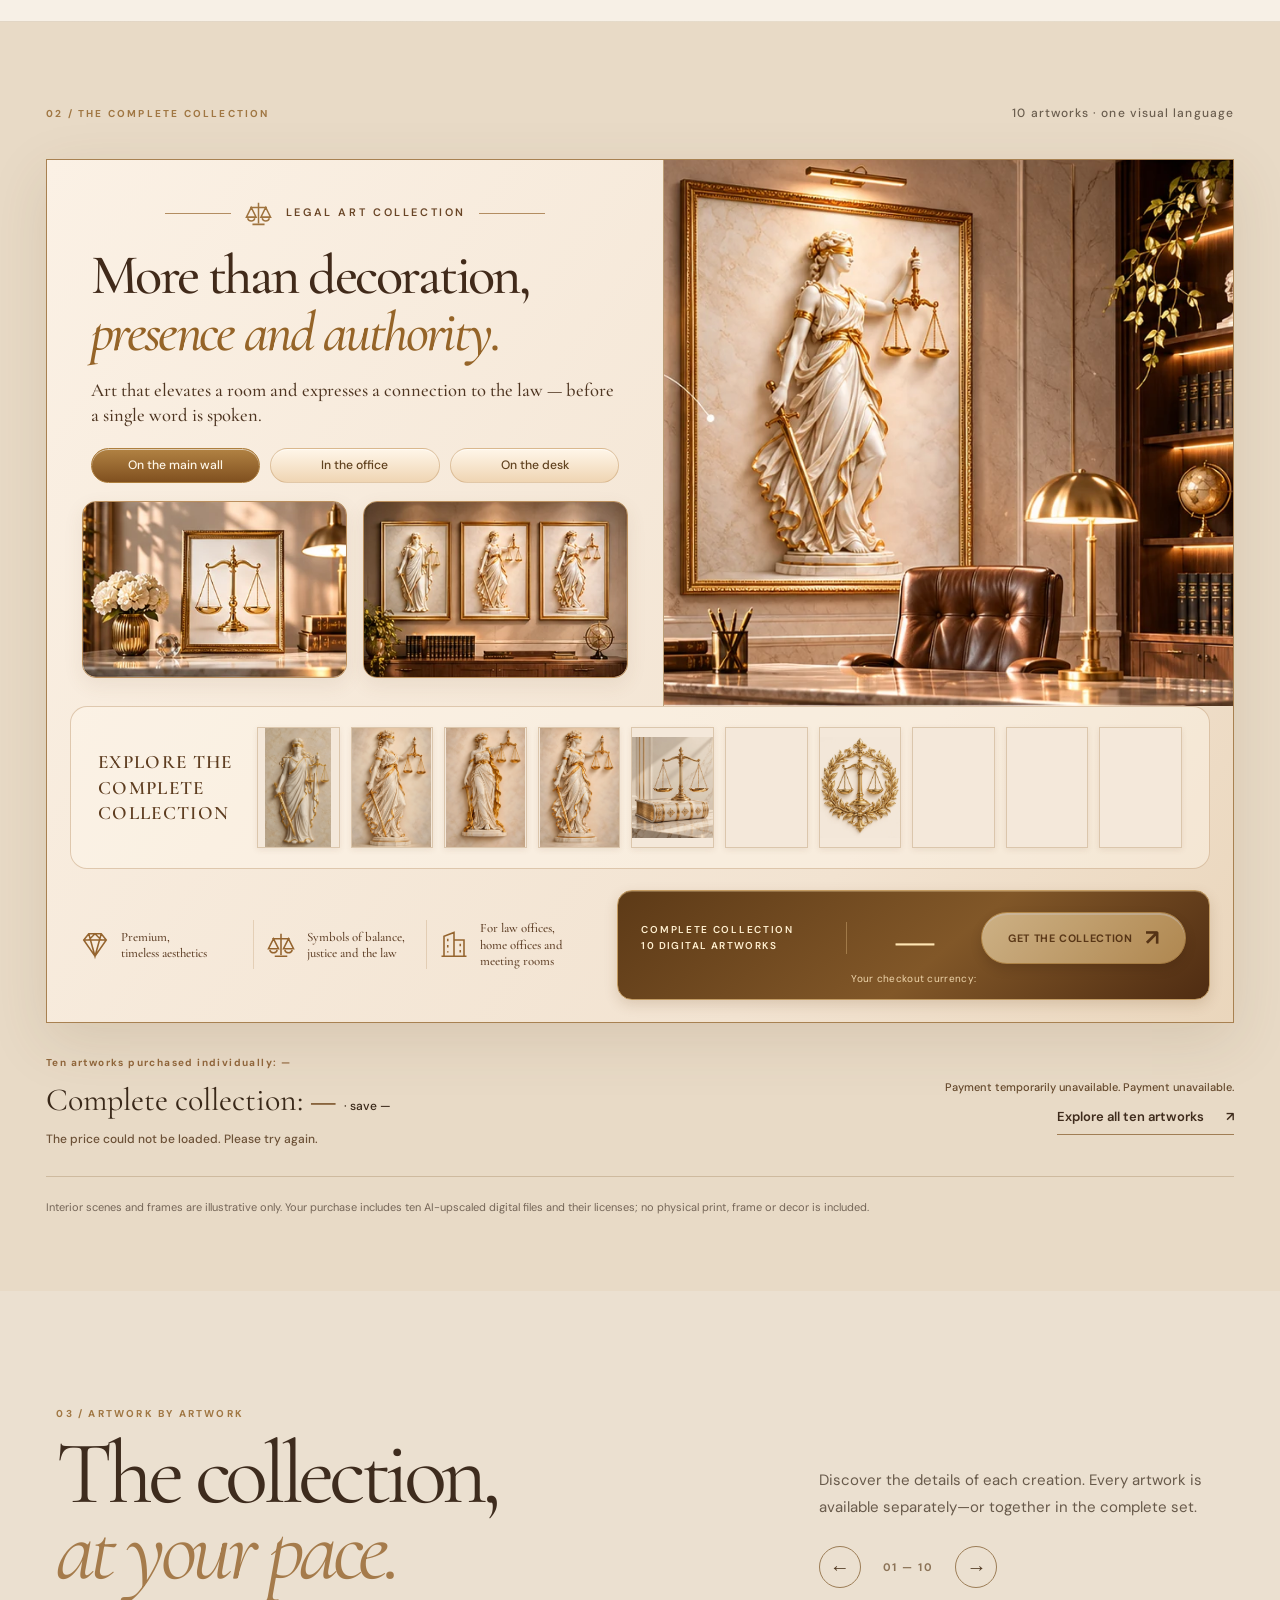
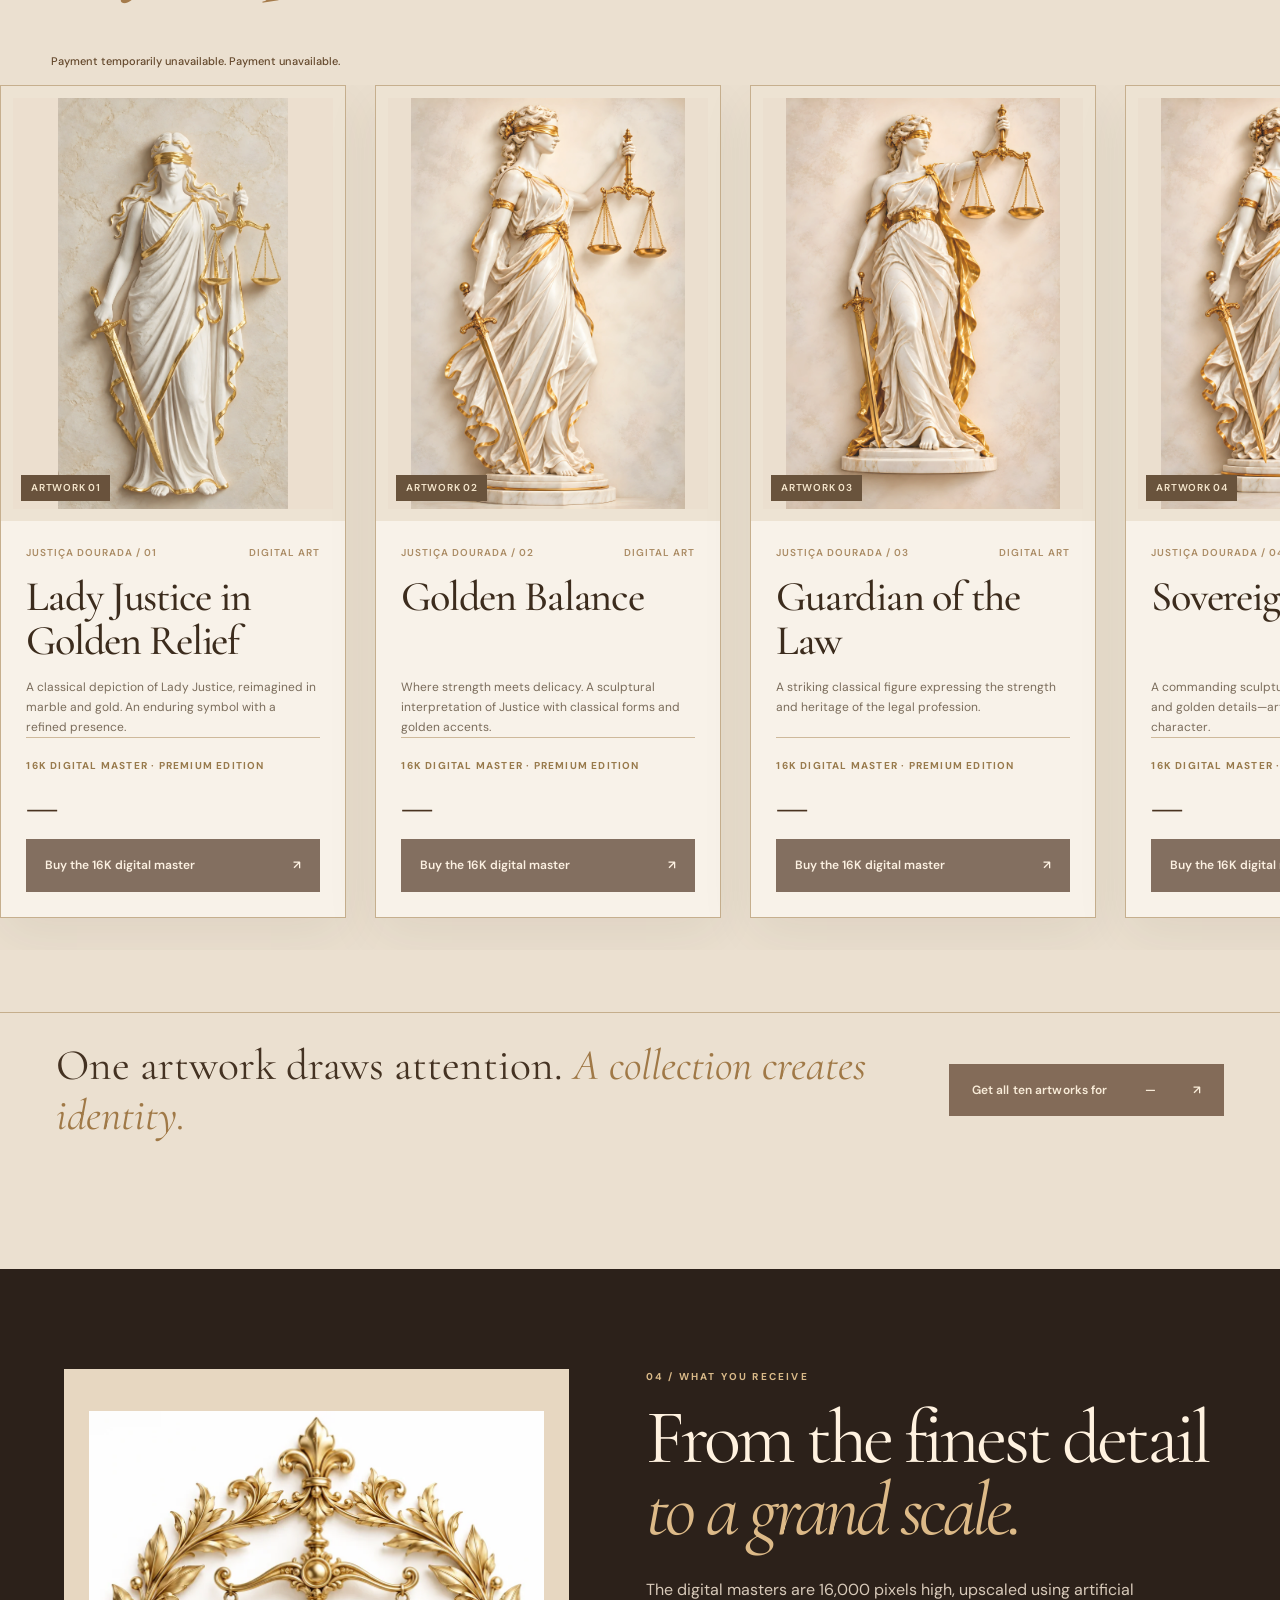
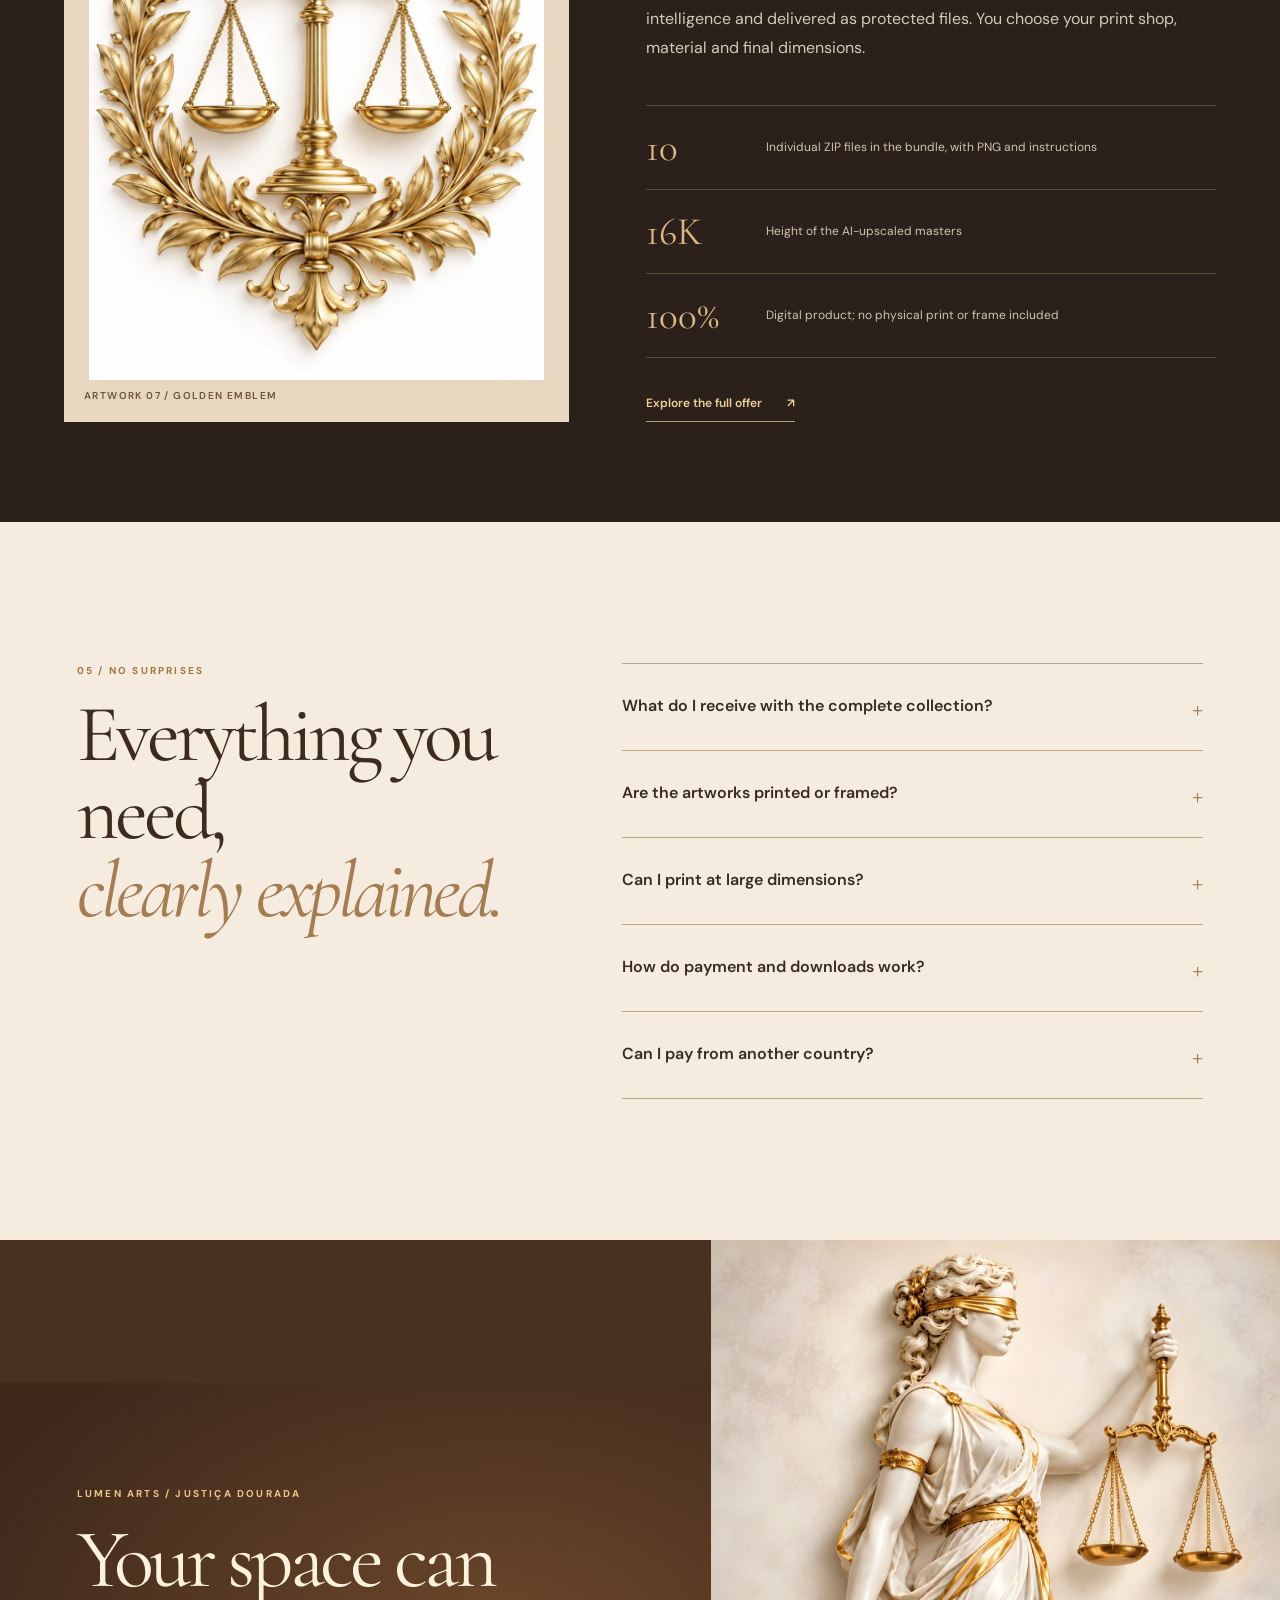
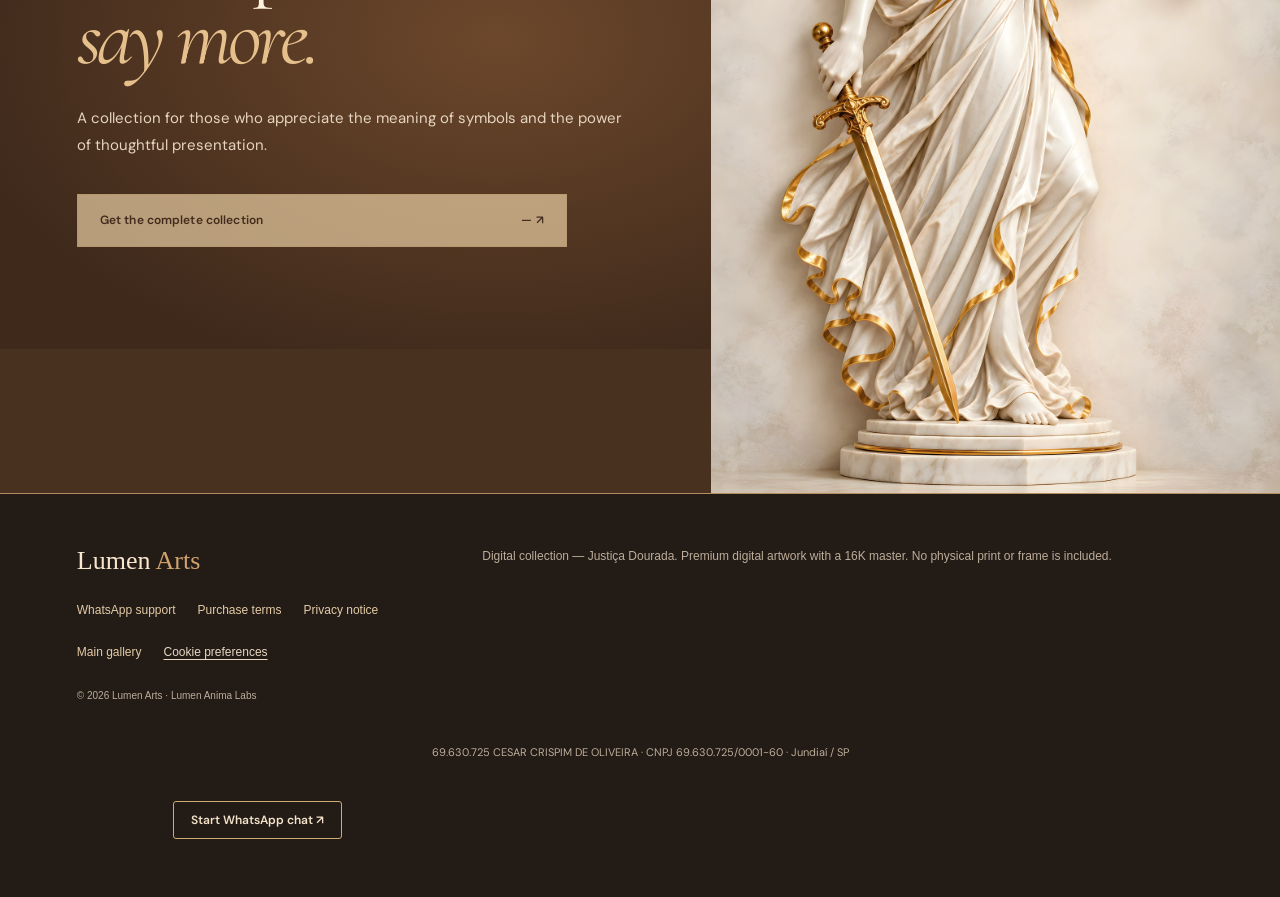
==== commit 592a2b38: "Use regional checkout prices and unify collection banners Read the legal-art offer from the authorit" ====
--- a/index.html
+++ b/index.html
@@ -3,14 +3,15 @@
 <html lang="pt-BR">
 <head>
 <meta charset="utf-8"/>
+
 <script src="/international-nav-20261107.js?v=20261111-en-default1"></script>
 <meta content="width=device-width, initial-scale=1" name="viewport"/>
 <meta content="#e9dcc8" name="theme-color"/>
-<meta content="Justiça Dourada: coleção com dez artes jurídicas em mármore e ouro. Masters digitais 16K. Pacote completo por R$ 47,90 ou obras individuais por R$ 24,90." name="description"/>
+<meta content="Justiça Dourada: dez artes jurídicas em mármore e ouro. Masters digitais 16K ampliados por IA. Coleção completa ou obras avulsas; impressão e moldura não incluídas." name="description"/>
 <meta content="website" property="og:type"/>
 <meta content="pt_BR" property="og:locale"/>
 <meta content="Justiça Dourada — Arte Jurídica | Lumen Arts" property="og:title"/>
-<meta content="Dez artes jurídicas digitais premium. Leve todos os masters 16K por R$ 47,90, com pagamento seguro nesta página." property="og:description"/>
+<meta content="Justiça Dourada: dez artes jurídicas em mármore e ouro. Masters digitais 16K ampliados por IA. Coleção completa ou obras avulsas; impressão e moldura não incluídas." property="og:description"/>
 <meta content="https://juridica.lumenanima.com/?lang=pt" property="og:url"/>
 <meta content="https://juridica.lumenanima.com/assets/justica-cinematic-poster-20261106.webp" property="og:image"/>
 <link href="https://juridica.lumenanima.com/?lang=pt" rel="canonical"/>
@@ -26,6 +27,7 @@
 <link as="image" href="assets/justica-cinematic-poster-20261106.webp" rel="preload"/>
 <title>Justiça Dourada — Arte Jurídica | Lumen Arts</title>
 <link href="https://juridica.lumenanima.com/?lang=pt" hreflang="pt-BR" rel="alternate"/><link href="https://juridica.lumenanima.com/en/" hreflang="en" rel="alternate"/><link href="https://juridica.lumenanima.com/es/" hreflang="es" rel="alternate"/><link href="https://juridica.lumenanima.com/" hreflang="x-default" rel="alternate"/><link href="international-landing-20261107.css?v=1" rel="stylesheet"/><link rel="stylesheet" href="/juridica-analytics.css?v=20261110-1"/>
+<link rel="stylesheet" href="/juridica-offer-banner.css?v=20261111-regional1"/>
 </head>
 <body>
 <a class="skip" href="#colecao">Ir para as obras</a>
@@ -59,7 +61,7 @@
 <div aria-label="Destaques da coleção" class="hero-bottom">
 <span><b>10</b> obras digitais</span>
 <span><b>16K</b> arquivos digitais premium</span>
-<span><b>R$ 47,90</b> coleção completa</span>
+<span><b><span data-jd-price="bundle">—</span></b> coleção completa</span>
 <a aria-label="Ir à oferta do pacote" href="#pacote">DESCOBRIR <span aria-hidden="true">↓</span></a>
 </div>
 </section>
@@ -73,19 +75,34 @@
 </section>
 <section aria-labelledby="maison-offer-title" class="maison-offer" id="pacote">
 <div class="maison-offer-header"><p class="maison-kicker">02 / A COLEÇÃO COMPLETA</p><p>10 obras · uma linguagem visual</p></div>
-<h2 class="visually-hidden" id="maison-offer-title">Coleção Justiça Dourada — Dez artes digitais por R$ 47,90</h2>
-<button aria-label="Comprar a coleção completa com dez artes digitais por R$ 47,90. Abrir pagamento aqui na página" class="reference-promo checkout-trigger" data-sku="art-justice-four-16k" disabled="" type="button">
-<picture><source media="(max-width:650px)" srcset="assets/maison-collection-mobile-20261106.webp"/><img alt="Coleção de arte jurídica apresentada em mockups de escritório: quadro gigante na parede, quadros médios e pequeno quadro sobre a mesa; dez obras digitais e oferta por R$ 47,90. Os ambientes e as molduras são ilustrativos." class="reference-image" decoding="async" height="941" loading="eager" src="assets/maison-collection-20261106.webp" width="1672"/></picture>
-<span aria-hidden="true" class="reference-mobile-copy">
-<span class="reference-mobile-kicker">LUMEN ARTS · COLEÇÃO COMPLETA</span>
-<span class="reference-mobile-title">Mais que decoração.<br/><em>Presença e autoridade.</em></span>
-<span class="reference-mobile-desc">Dez obras digitais que transformam qualquer ambiente em uma declaração de estilo.</span>
-<span class="reference-mobile-deal"><small>DEZ MASTERS DIGITAIS 16K</small><strong>R$ 47,90</strong></span>
-<span class="reference-mobile-button">Adquirir a coleção <span aria-hidden="true">↗</span></span>
-</span>
-</button>
+<h2 class="visually-hidden" id="maison-offer-title">Coleção Justiça Dourada — Dez artes digitais</h2>
+<div class="jd-collection-banner">
+ <div class="jd-offer-top">
+  <div class="jd-offer-copy">
+   <p class="jd-offer-kicker"><svg viewBox="0 0 24 24" fill="none" stroke="currentColor" stroke-width="1.25" aria-hidden="true" focusable="false"><path d="M12 3v17M5 7h14M6 7l-4 8h8L6 7Zm12 0-4 8h8l-4-8ZM7 21h10M3 16c1 3 5 3 6 0m6 0c1 3 5 3 6 0"/></svg><span>COLEÇÃO ARTE JURÍDICA</span></p>
+   <h3>Mais que decoração,<em>presença e autoridade.</em></h3>
+   <p class="jd-offer-description">Obras que elevam o ambiente e expressam sua conexão com o Direito — antes mesmo de uma palavra ser dita.</p>
+   <div class="jd-offer-places"><span>Na parede principal</span><span>No escritório</span><span>Na mesa</span></div>
+  </div>
+  <svg class="jd-offer-scene" viewBox="995 0 677 636" preserveAspectRatio="xMidYMid slice" role="img" aria-label="Ambiente ilustrativo de escritório com uma obra da coleção na parede; impressão e moldura não incluídas." focusable="false"><image href="/assets/maison-collection-20261106.webp" width="1672" height="941"/></svg>
+  <div class="jd-offer-vignettes">
+   <svg class="jd-offer-vignette" viewBox="55 385 353 236" preserveAspectRatio="xMidYMid slice" role="img" aria-label="Exemplo ilustrativo de uma obra da coleção em uma moldura sobre a mesa." focusable="false"><image href="/assets/maison-collection-20261106.webp" width="1672" height="941"/></svg>
+   <svg class="jd-offer-vignette" viewBox="429 386 359 234" preserveAspectRatio="xMidYMid slice" role="img" aria-label="Exemplo ilustrativo de três obras emolduradas no escritório." focusable="false"><image href="/assets/maison-collection-20261106.webp" width="1672" height="941"/></svg>
+  </div>
+ </div>
+ <div class="jd-art-showcase"><p>Conheça a<br> coleção completa</p><ol class="jd-art-strip"><li><img src="/assets/01-dama-em-relevo.webp" alt="Dama da Justiça em Relevo Dourado" width="1173" height="2100" loading="lazy" decoding="async"/></li><li><img src="/assets/02-equilibrio-dourado.webp" alt="Equilíbrio Dourado" width="1400" height="2100" loading="lazy" decoding="async"/></li><li><img src="/assets/03-guardia-da-lei.webp" alt="Guardiã da Lei" width="1400" height="2100" loading="lazy" decoding="async"/></li><li><img src="/assets/04-justica-soberana.webp" alt="Justiça Soberana" width="1400" height="2100" loading="lazy" decoding="async"/></li><li><img src="/assets/art-justice-05-balanca-livro.webp" alt="Balança Dourada sobre Livro Jurídico" width="920" height="1150" loading="lazy" decoding="async"/></li><li><img src="/assets/art-justice-06-balanca-dourada.webp" alt="Balança da Justiça Dourada" width="920" height="1150" loading="lazy" decoding="async"/></li><li><img src="/assets/art-justice-07-emblema-justica.webp" alt="Emblema Dourado da Justiça" width="920" height="1150" loading="lazy" decoding="async"/></li><li><img src="/assets/art-justice-08-balanca-tribunal.webp" alt="Balança Escultural no Tribunal" width="920" height="1150" loading="lazy" decoding="async"/></li><li><img src="/assets/art-justice-09-martelo-tribunal.webp" alt="Martelo Dourado no Tribunal" width="920" height="1150" loading="lazy" decoding="async"/></li><li><img src="/assets/art-justice-10-martelo-marmore.webp" alt="Martelo de Juiz em Mármore e Ouro" width="920" height="1150" loading="lazy" decoding="async"/></li></ol></div>
+ <div class="jd-offer-footer">
+  <div class="jd-offer-benefits"><div><svg viewBox="0 0 24 24" fill="none" stroke="currentColor" stroke-width="1.25" aria-hidden="true" focusable="false"><path d="m3 8 9 13L21 8l-4-5H7L3 8Zm0 0h18M7 3l5 18 5-18M7 8l5-5 5 5"/></svg><span>Estética premium<br>e atemporal</span></div><div><svg viewBox="0 0 24 24" fill="none" stroke="currentColor" stroke-width="1.25" aria-hidden="true" focusable="false"><path d="M12 3v17M5 7h14M6 7l-4 8h8L6 7Zm12 0-4 8h8l-4-8ZM7 21h10M3 16c1 3 5 3 6 0m6 0c1 3 5 3 6 0"/></svg><span>Símbolos que refletem<br>os valores do Direito</span></div><div><svg viewBox="0 0 24 24" fill="none" stroke="currentColor" stroke-width="1.25" aria-hidden="true" focusable="false"><path d="M4 21V5l8-3v19M12 8h8v13M2 21h20M7 7v2m0 3v2m0 3v1m10-7v2m0 3v2"/></svg><span>Para escritórios,<br>home office e salas</span></div></div>
+  <div class="jd-offer-deal">
+   <div class="jd-offer-package"><span>COLEÇÃO COMPLETA</span><strong>10 OBRAS DIGITAIS</strong></div>
+   <strong class="jd-offer-amount" data-jd-price="bundle">—</strong>
+   <button class="jd-offer-buy checkout-trigger" data-sku="art-justice-four-16k" data-jd-price-label="bundle" data-jd-price-aria-template="Comprar a coleção completa por {price}. Abrir pagamento nesta página." aria-label="Adquirir a coleção" disabled type="button">Adquirir a coleção<span aria-hidden="true">↗</span></button>
+   <p class="jd-offer-currency">Moeda da sua compra: <span data-jd-currency>…</span></p>
+  </div>
+ </div>
+</div>
 <div class="maison-offer-bottom">
-<div class="maison-offer-conversion"><span class="maison-offer-badge">EDIÇÃO DIGITAL PREMIUM</span><p>De <s>R$ 249,00</s> por <strong>R$ 47,90</strong> <span>· economia de R$ 201,10</span></p></div>
+<div class="maison-offer-conversion"><span class="maison-offer-badge">Dez obras compradas separadamente: <span data-jd-price="sum">—</span></span><p>Coleção completa: <strong data-jd-price="bundle">—</strong> <span>· economia de <span data-jd-price="saving">—</span></span></p><p class="jd-pricing-status" data-jd-pricing-status aria-live="polite">Carregando os preços da sua região…</p></div>
 <div class="maison-offer-bottom-cta"><span aria-live="polite" id="bundleCheckoutStatus" role="status">Verificando compra segura...</span><a href="#colecao">Explorar as dez obras <span aria-hidden="true">↗</span></a></div>
 </div>
 <p class="maison-disclaimer">Apresentações de interiores e molduras são ilustrativas. A compra inclui dez arquivos digitais ampliados por IA e suas respectivas licenças; não inclui impressão física, moldura ou decoração.</p>
@@ -98,33 +115,33 @@
 <p aria-live="polite" class="maison-checkout-status" id="galleryCheckoutStatus" role="status">Verificando a disponibilidade do pagamento...</p>
 <div aria-label="Dez obras da coleção Justiça Dourada" aria-roledescription="carrossel" class="maison-carousel" id="maison-carousel" role="region" tabindex="0">
 <div class="art-grid">
-<article aria-labelledby="titulo-1" class="art-card" id="obra-1"><button aria-label="Selecionar esta obra e abrir pagamento seguro nesta página" class="art-figure checkout-trigger" data-sku="art-justice-01-dama-em-relevo" disabled="" type="button"><img alt="Dama da Justiça em Relevo Dourado  — arquivo digital premium 16K" decoding="async" height="2100" loading="lazy" src="assets/01-dama-em-relevo.webp" width="1173"/><span class="art-number">OBRA 01</span></button><div class="card-body"><div class="card-topline"><span>JUSTIÇA DOURADA / 01</span><span>ARTE DIGITAL</span></div><h3 id="titulo-1">Dama da Justiça em Relevo Dourado</h3><p>Uma representação clássica da Justiça, reinterpretada em mármore e dourado. Sua presença traduz a elegância de um símbolo atemporal.</p><div class="sale-box"><span class="edition-label">MASTER DIGITAL 16K · EDIÇÃO PREMIUM</span><strong>R$ 24,90</strong><button class="buy-button checkout-trigger" data-sku="art-justice-01-dama-em-relevo" disabled="" type="button">Comprar master digital 16K <span aria-hidden="true">↗</span></button></div></div></article>
-<article aria-labelledby="titulo-2" class="art-card" id="obra-2"><button aria-label="Selecionar esta obra e abrir pagamento seguro nesta página" class="art-figure checkout-trigger" data-sku="art-justice-02-equilibrio-dourado" disabled="" type="button"><img alt="Equilíbrio Dourado  — arquivo digital premium 16K" decoding="async" height="2100" loading="lazy" src="assets/02-equilibrio-dourado.webp" width="1400"/><span class="art-number">OBRA 02</span></button><div class="card-body"><div class="card-topline"><span>JUSTIÇA DOURADA / 02</span><span>ARTE DIGITAL</span></div><h3 id="titulo-2">Equilíbrio Dourado</h3><p>Entre a força e a delicadeza, a Justiça encontra sua expressão visual. Equilíbrio Dourado explora volumes clássicos e acentos de ouro.</p><div class="sale-box"><span class="edition-label">MASTER DIGITAL 16K · EDIÇÃO PREMIUM</span><strong>R$ 24,90</strong><button class="buy-button checkout-trigger" data-sku="art-justice-02-equilibrio-dourado" disabled="" type="button">Comprar master digital 16K <span aria-hidden="true">↗</span></button></div></div></article>
-<article aria-labelledby="titulo-3" class="art-card" id="obra-3"><button aria-label="Selecionar esta obra e abrir pagamento seguro nesta página" class="art-figure checkout-trigger" data-sku="art-justice-03-guardia-da-lei" disabled="" type="button"><img alt="Guardiã da Lei  — arquivo digital premium 16K" decoding="async" height="2100" loading="lazy" src="assets/03-guardia-da-lei.webp" width="1400"/><span class="art-number">OBRA 03</span></button><div class="card-body"><div class="card-topline"><span>JUSTIÇA DOURADA / 03</span><span>ARTE DIGITAL</span></div><h3 id="titulo-3">Guardiã da Lei</h3><p>A Guardiã da Lei reúne linguagem clássica e identidade visual marcante, em uma interpretação da firmeza e da tradição jurídica.</p><div class="sale-box"><span class="edition-label">MASTER DIGITAL 16K · EDIÇÃO PREMIUM</span><strong>R$ 24,90</strong><button class="buy-button checkout-trigger" data-sku="art-justice-03-guardia-da-lei" disabled="" type="button">Comprar master digital 16K <span aria-hidden="true">↗</span></button></div></div></article>
-<article aria-labelledby="titulo-4" class="art-card" id="obra-4"><button aria-label="Selecionar esta obra e abrir pagamento seguro nesta página" class="art-figure checkout-trigger" data-sku="art-justice-04-justica-soberana" disabled="" type="button"><img alt="Justiça Soberana  — arquivo digital premium 16K" decoding="async" height="2100" loading="lazy" src="assets/04-justica-soberana.webp" width="1400"/><span class="art-number">OBRA 04</span></button><div class="card-body"><div class="card-topline"><span>JUSTIÇA DOURADA / 04</span><span>ARTE DIGITAL</span></div><h3 id="titulo-4">Justiça Soberana</h3><p>Justiça Soberana combina um gesto escultórico imponente, linhas clássicas e detalhes dourados — uma linguagem visual com caráter institucional.</p><div class="sale-box"><span class="edition-label">MASTER DIGITAL 16K · EDIÇÃO PREMIUM</span><strong>R$ 24,90</strong><button class="buy-button checkout-trigger" data-sku="art-justice-04-justica-soberana" disabled="" type="button">Comprar master digital 16K <span aria-hidden="true">↗</span></button></div></div></article>
+<article aria-labelledby="titulo-1" class="art-card" id="obra-1"><button aria-label="Selecionar esta obra e abrir pagamento seguro nesta página" class="art-figure checkout-trigger" data-sku="art-justice-01-dama-em-relevo" disabled="" type="button"><img alt="Dama da Justiça em Relevo Dourado  — arquivo digital premium 16K" decoding="async" height="2100" loading="lazy" src="assets/01-dama-em-relevo.webp" width="1173"/><span class="art-number">OBRA 01</span></button><div class="card-body"><div class="card-topline"><span>JUSTIÇA DOURADA / 01</span><span>ARTE DIGITAL</span></div><h3 id="titulo-1">Dama da Justiça em Relevo Dourado</h3><p>Uma representação clássica da Justiça, reinterpretada em mármore e dourado. Sua presença traduz a elegância de um símbolo atemporal.</p><div class="sale-box"><span class="edition-label">MASTER DIGITAL 16K · EDIÇÃO PREMIUM</span><strong><span data-jd-price="individual">—</span></strong><button class="buy-button checkout-trigger" data-sku="art-justice-01-dama-em-relevo" disabled="" type="button">Comprar master digital 16K <span aria-hidden="true">↗</span></button></div></div></article>
+<article aria-labelledby="titulo-2" class="art-card" id="obra-2"><button aria-label="Selecionar esta obra e abrir pagamento seguro nesta página" class="art-figure checkout-trigger" data-sku="art-justice-02-equilibrio-dourado" disabled="" type="button"><img alt="Equilíbrio Dourado  — arquivo digital premium 16K" decoding="async" height="2100" loading="lazy" src="assets/02-equilibrio-dourado.webp" width="1400"/><span class="art-number">OBRA 02</span></button><div class="card-body"><div class="card-topline"><span>JUSTIÇA DOURADA / 02</span><span>ARTE DIGITAL</span></div><h3 id="titulo-2">Equilíbrio Dourado</h3><p>Entre a força e a delicadeza, a Justiça encontra sua expressão visual. Equilíbrio Dourado explora volumes clássicos e acentos de ouro.</p><div class="sale-box"><span class="edition-label">MASTER DIGITAL 16K · EDIÇÃO PREMIUM</span><strong><span data-jd-price="individual">—</span></strong><button class="buy-button checkout-trigger" data-sku="art-justice-02-equilibrio-dourado" disabled="" type="button">Comprar master digital 16K <span aria-hidden="true">↗</span></button></div></div></article>
+<article aria-labelledby="titulo-3" class="art-card" id="obra-3"><button aria-label="Selecionar esta obra e abrir pagamento seguro nesta página" class="art-figure checkout-trigger" data-sku="art-justice-03-guardia-da-lei" disabled="" type="button"><img alt="Guardiã da Lei  — arquivo digital premium 16K" decoding="async" height="2100" loading="lazy" src="assets/03-guardia-da-lei.webp" width="1400"/><span class="art-number">OBRA 03</span></button><div class="card-body"><div class="card-topline"><span>JUSTIÇA DOURADA / 03</span><span>ARTE DIGITAL</span></div><h3 id="titulo-3">Guardiã da Lei</h3><p>A Guardiã da Lei reúne linguagem clássica e identidade visual marcante, em uma interpretação da firmeza e da tradição jurídica.</p><div class="sale-box"><span class="edition-label">MASTER DIGITAL 16K · EDIÇÃO PREMIUM</span><strong><span data-jd-price="individual">—</span></strong><button class="buy-button checkout-trigger" data-sku="art-justice-03-guardia-da-lei" disabled="" type="button">Comprar master digital 16K <span aria-hidden="true">↗</span></button></div></div></article>
+<article aria-labelledby="titulo-4" class="art-card" id="obra-4"><button aria-label="Selecionar esta obra e abrir pagamento seguro nesta página" class="art-figure checkout-trigger" data-sku="art-justice-04-justica-soberana" disabled="" type="button"><img alt="Justiça Soberana  — arquivo digital premium 16K" decoding="async" height="2100" loading="lazy" src="assets/04-justica-soberana.webp" width="1400"/><span class="art-number">OBRA 04</span></button><div class="card-body"><div class="card-topline"><span>JUSTIÇA DOURADA / 04</span><span>ARTE DIGITAL</span></div><h3 id="titulo-4">Justiça Soberana</h3><p>Justiça Soberana combina um gesto escultórico imponente, linhas clássicas e detalhes dourados — uma linguagem visual com caráter institucional.</p><div class="sale-box"><span class="edition-label">MASTER DIGITAL 16K · EDIÇÃO PREMIUM</span><strong><span data-jd-price="individual">—</span></strong><button class="buy-button checkout-trigger" data-sku="art-justice-04-justica-soberana" disabled="" type="button">Comprar master digital 16K <span aria-hidden="true">↗</span></button></div></div></article>
 <article aria-labelledby="titulo-5" class="art-card art-card--new" id="obra-5">
 <button aria-label="Selecionar Balança Dourada sobre Livro Jurídico e abrir pagamento seguro nesta página" class="art-figure checkout-trigger" data-sku="art-justice-05-balanca-livro" disabled="" type="button"><img alt="Balança Dourada sobre Livro Jurídico — prévia do master digital ampliado para 16K" decoding="async" height="1402" loading="lazy" src="assets/art-justice-05-balanca-livro.webp" width="1122"/><span class="art-number">OBRA 05</span></button>
-<div class="card-body"><div class="card-topline"><span>JUSTIÇA DOURADA / 05</span><span>ARTE DIGITAL</span></div><h3 id="titulo-5">Balança Dourada sobre Livro Jurídico</h3><p>O equilíbrio da Justiça apoiado na tradição do Direito, com metais dourados e mármore claro.</p><div class="sale-box"><span class="edition-label">MASTER DIGITAL 16K · EDIÇÃO PREMIUM</span><strong>R$ 24,90</strong><button class="buy-button checkout-trigger" data-sku="art-justice-05-balanca-livro" disabled="" type="button">Comprar master digital 16K <span aria-hidden="true">↗</span></button></div></div></article>
+<div class="card-body"><div class="card-topline"><span>JUSTIÇA DOURADA / 05</span><span>ARTE DIGITAL</span></div><h3 id="titulo-5">Balança Dourada sobre Livro Jurídico</h3><p>O equilíbrio da Justiça apoiado na tradição do Direito, com metais dourados e mármore claro.</p><div class="sale-box"><span class="edition-label">MASTER DIGITAL 16K · EDIÇÃO PREMIUM</span><strong><span data-jd-price="individual">—</span></strong><button class="buy-button checkout-trigger" data-sku="art-justice-05-balanca-livro" disabled="" type="button">Comprar master digital 16K <span aria-hidden="true">↗</span></button></div></div></article>
 <article aria-labelledby="titulo-6" class="art-card art-card--new" id="obra-6">
 <button aria-label="Selecionar Balança da Justiça Dourada e abrir pagamento seguro nesta página" class="art-figure checkout-trigger" data-sku="art-justice-06-balanca-dourada" disabled="" type="button"><img alt="Balança da Justiça Dourada — prévia do master digital ampliado para 16K" decoding="async" height="1402" loading="lazy" src="assets/art-justice-06-balanca-dourada.webp" width="1122"/><span class="art-number">OBRA 06</span></button>
-<div class="card-body"><div class="card-topline"><span>JUSTIÇA DOURADA / 06</span><span>ARTE DIGITAL</span></div><h3 id="titulo-6">Balança da Justiça Dourada</h3><p>A balança clássica em ouro, em composição minimalista de fundo claro para ambientes jurídicos.</p><div class="sale-box"><span class="edition-label">MASTER DIGITAL 16K · EDIÇÃO PREMIUM</span><strong>R$ 24,90</strong><button class="buy-button checkout-trigger" data-sku="art-justice-06-balanca-dourada" disabled="" type="button">Comprar master digital 16K <span aria-hidden="true">↗</span></button></div></div></article>
+<div class="card-body"><div class="card-topline"><span>JUSTIÇA DOURADA / 06</span><span>ARTE DIGITAL</span></div><h3 id="titulo-6">Balança da Justiça Dourada</h3><p>A balança clássica em ouro, em composição minimalista de fundo claro para ambientes jurídicos.</p><div class="sale-box"><span class="edition-label">MASTER DIGITAL 16K · EDIÇÃO PREMIUM</span><strong><span data-jd-price="individual">—</span></strong><button class="buy-button checkout-trigger" data-sku="art-justice-06-balanca-dourada" disabled="" type="button">Comprar master digital 16K <span aria-hidden="true">↗</span></button></div></div></article>
 <article aria-labelledby="titulo-7" class="art-card art-card--new" id="obra-7">
 <button aria-label="Selecionar Emblema Dourado da Justiça e abrir pagamento seguro nesta página" class="art-figure checkout-trigger" data-sku="art-justice-07-emblema-justica" disabled="" type="button"><img alt="Emblema Dourado da Justiça — prévia do master digital ampliado para 16K" decoding="async" height="1402" loading="lazy" src="assets/art-justice-07-emblema-justica.webp" width="1122"/><span class="art-number">OBRA 07</span></button>
-<div class="card-body"><div class="card-topline"><span>JUSTIÇA DOURADA / 07</span><span>ARTE DIGITAL</span></div><h3 id="titulo-7">Emblema Dourado da Justiça</h3><p>A balança da Justiça envolta por ornamentos clássicos dourados, com presença institucional.</p><div class="sale-box"><span class="edition-label">MASTER DIGITAL 16K · EDIÇÃO PREMIUM</span><strong>R$ 24,90</strong><button class="buy-button checkout-trigger" data-sku="art-justice-07-emblema-justica" disabled="" type="button">Comprar master digital 16K <span aria-hidden="true">↗</span></button></div></div></article>
+<div class="card-body"><div class="card-topline"><span>JUSTIÇA DOURADA / 07</span><span>ARTE DIGITAL</span></div><h3 id="titulo-7">Emblema Dourado da Justiça</h3><p>A balança da Justiça envolta por ornamentos clássicos dourados, com presença institucional.</p><div class="sale-box"><span class="edition-label">MASTER DIGITAL 16K · EDIÇÃO PREMIUM</span><strong><span data-jd-price="individual">—</span></strong><button class="buy-button checkout-trigger" data-sku="art-justice-07-emblema-justica" disabled="" type="button">Comprar master digital 16K <span aria-hidden="true">↗</span></button></div></div></article>
 <article aria-labelledby="titulo-8" class="art-card art-card--new" id="obra-8">
 <button aria-label="Selecionar Balança Escultural no Tribunal e abrir pagamento seguro nesta página" class="art-figure checkout-trigger" data-sku="art-justice-08-balanca-tribunal" disabled="" type="button"><img alt="Balança Escultural no Tribunal — prévia do master digital ampliado para 16K" decoding="async" height="1402" loading="lazy" src="assets/art-justice-08-balanca-tribunal.webp" width="1122"/><span class="art-number">OBRA 08</span></button>
-<div class="card-body"><div class="card-topline"><span>JUSTIÇA DOURADA / 08</span><span>ARTE DIGITAL</span></div><h3 id="titulo-8">Balança Escultural no Tribunal</h3><p>Uma interpretação escultórica do equilíbrio jurídico em ambiente de arquitetura clássica.</p><div class="sale-box"><span class="edition-label">MASTER DIGITAL 16K · EDIÇÃO PREMIUM</span><strong>R$ 24,90</strong><button class="buy-button checkout-trigger" data-sku="art-justice-08-balanca-tribunal" disabled="" type="button">Comprar master digital 16K <span aria-hidden="true">↗</span></button></div></div></article>
+<div class="card-body"><div class="card-topline"><span>JUSTIÇA DOURADA / 08</span><span>ARTE DIGITAL</span></div><h3 id="titulo-8">Balança Escultural no Tribunal</h3><p>Uma interpretação escultórica do equilíbrio jurídico em ambiente de arquitetura clássica.</p><div class="sale-box"><span class="edition-label">MASTER DIGITAL 16K · EDIÇÃO PREMIUM</span><strong><span data-jd-price="individual">—</span></strong><button class="buy-button checkout-trigger" data-sku="art-justice-08-balanca-tribunal" disabled="" type="button">Comprar master digital 16K <span aria-hidden="true">↗</span></button></div></div></article>
 <article aria-labelledby="titulo-9" class="art-card art-card--new" id="obra-9">
 <button aria-label="Selecionar Martelo Dourado no Tribunal e abrir pagamento seguro nesta página" class="art-figure checkout-trigger" data-sku="art-justice-09-martelo-tribunal" disabled="" type="button"><img alt="Martelo Dourado no Tribunal — prévia do master digital ampliado para 16K" decoding="async" height="1402" loading="lazy" src="assets/art-justice-09-martelo-tribunal.webp" width="1122"/><span class="art-number">OBRA 09</span></button>
-<div class="card-body"><div class="card-topline"><span>JUSTIÇA DOURADA / 09</span><span>ARTE DIGITAL</span></div><h3 id="titulo-9">Martelo Dourado no Tribunal</h3><p>O martelo da magistratura entre colunas claras, com acabamento metálico e composição solene.</p><div class="sale-box"><span class="edition-label">MASTER DIGITAL 16K · EDIÇÃO PREMIUM</span><strong>R$ 24,90</strong><button class="buy-button checkout-trigger" data-sku="art-justice-09-martelo-tribunal" disabled="" type="button">Comprar master digital 16K <span aria-hidden="true">↗</span></button></div></div></article>
+<div class="card-body"><div class="card-topline"><span>JUSTIÇA DOURADA / 09</span><span>ARTE DIGITAL</span></div><h3 id="titulo-9">Martelo Dourado no Tribunal</h3><p>O martelo da magistratura entre colunas claras, com acabamento metálico e composição solene.</p><div class="sale-box"><span class="edition-label">MASTER DIGITAL 16K · EDIÇÃO PREMIUM</span><strong><span data-jd-price="individual">—</span></strong><button class="buy-button checkout-trigger" data-sku="art-justice-09-martelo-tribunal" disabled="" type="button">Comprar master digital 16K <span aria-hidden="true">↗</span></button></div></div></article>
 <article aria-labelledby="titulo-10" class="art-card art-card--new" id="obra-10">
 <button aria-label="Selecionar Martelo de Juiz em Mármore e Ouro e abrir pagamento seguro nesta página" class="art-figure checkout-trigger" data-sku="art-justice-10-martelo-marmore" disabled="" type="button"><img alt="Martelo de Juiz em Mármore e Ouro — prévia do master digital ampliado para 16K" decoding="async" height="1402" loading="lazy" src="assets/art-justice-10-martelo-marmore.webp" width="1122"/><span class="art-number">OBRA 10</span></button>
-<div class="card-body"><div class="card-topline"><span>JUSTIÇA DOURADA / 10</span><span>ARTE DIGITAL</span></div><h3 id="titulo-10">Martelo de Juiz em Mármore e Ouro</h3><p>Símbolo de decisão e autoridade, com texturas de mármore branco e ornamentos dourados.</p><div class="sale-box"><span class="edition-label">MASTER DIGITAL 16K · EDIÇÃO PREMIUM</span><strong>R$ 24,90</strong><button class="buy-button checkout-trigger" data-sku="art-justice-10-martelo-marmore" disabled="" type="button">Comprar master digital 16K <span aria-hidden="true">↗</span></button></div></div></article>
+<div class="card-body"><div class="card-topline"><span>JUSTIÇA DOURADA / 10</span><span>ARTE DIGITAL</span></div><h3 id="titulo-10">Martelo de Juiz em Mármore e Ouro</h3><p>Símbolo de decisão e autoridade, com texturas de mármore branco e ornamentos dourados.</p><div class="sale-box"><span class="edition-label">MASTER DIGITAL 16K · EDIÇÃO PREMIUM</span><strong><span data-jd-price="individual">—</span></strong><button class="buy-button checkout-trigger" data-sku="art-justice-10-martelo-marmore" disabled="" type="button">Comprar master digital 16K <span aria-hidden="true">↗</span></button></div></div></article>
 </div>
 </div>
 <div class="maison-catalogue-after">
 <p>Um único quadro desperta interesse. <em>Uma coleção cria identidade.</em></p>
-<button class="maison-pair-buy checkout-trigger" data-sku="art-justice-four-16k" disabled="" type="button">Quero as dez obras por R$ 47,90 <span aria-hidden="true">↗</span></button>
+<button class="maison-pair-buy checkout-trigger" data-sku="art-justice-four-16k" disabled="" type="button">Quero as dez obras por <span data-jd-price="bundle">—</span> <span aria-hidden="true">↗</span></button>
 </div>
 </section>
 <section aria-labelledby="maison-specs-heading" class="maison-specs" id="detalhes">
@@ -147,11 +164,11 @@
 <details><summary>O que recebo ao comprar a coleção completa?</summary><p>Dez downloads ZIP individuais, cada um contendo o master PNG de 16.000 pixels de altura, a licença aplicável e instruções. As obras foram ampliadas com IA.</p></details>
 <details><summary>As imagens já vêm emolduradas?</summary><p>Não. A compra é exclusivamente digital. Os ambientes, quadros de mesa, molduras e simulações de parede apresentados nesta página são exemplos de aplicação, não itens incluídos.</p></details>
 <details><summary>Posso imprimir uma obra em grandes dimensões?</summary><p>Os masters têm 16.000 pixels de altura. O resultado físico depende de dimensões, papel, impressora, gerenciamento de cor e acabamento. Para impressão de grande formato, recomendamos conversar com a gráfica e produzir uma prova antes da tiragem final.</p></details>
-<details><summary>Como funciona o pagamento e o download?</summary><p>O pagamento é processado pelo Mercado Pago sem sair desta página. Após a aprovação, os links protegidos dos arquivos digitais ficam disponíveis na confirmação da compra.</p></details>
+<details><summary>Como funciona o pagamento e o download?</summary><p>O pagamento é processado pelo Mercado Pago ou PayPal, conforme a opção disponível no checkout. Após a aprovação confirmada, os links protegidos para baixar os arquivos aparecem na confirmação do pedido.</p></details>
 </div>
 </section>
 <section aria-labelledby="maison-finale-heading" class="maison-finale">
-<div class="maison-finale-copy"><p class="maison-kicker">LUMEN ARTS / JUSTIÇA DOURADA</p><h2 id="maison-finale-heading">Seu espaço também<br/><em>pode dizer mais.</em></h2><p>Uma coleção pensada para quem reconhece o valor dos símbolos e a força de uma apresentação cuidadosa.</p><button class="maison-finale-buy checkout-trigger" data-sku="art-justice-four-16k" disabled="" type="button">Adquirir a coleção completa <span>R$ 47,90 ↗</span></button></div>
+<div class="maison-finale-copy"><p class="maison-kicker">LUMEN ARTS / JUSTIÇA DOURADA</p><h2 id="maison-finale-heading">Seu espaço também<br/><em>pode dizer mais.</em></h2><p>Uma coleção pensada para quem reconhece o valor dos símbolos e a força de uma apresentação cuidadosa.</p><button class="maison-finale-buy checkout-trigger" data-sku="art-justice-four-16k" disabled="" type="button">Adquirir a coleção completa <span><span data-jd-price="bundle">—</span> ↗</span></button></div>
 <div aria-hidden="true" class="maison-finale-art"><img alt="" height="2100" loading="lazy" src="assets/02-equilibrio-dourado.webp" width="1400"/></div>
 </section>
 </main>
@@ -177,21 +194,22 @@
 </div>
 </header>
 <div class="checkout-body">
-<div class="checkout-summary"><div><strong id="checkoutProductName">Master digital 16K</strong><span class="checkout-brand" data-checkout-i18n="delivery">Lumen Arts · Entrega digital após aprovação</span></div><strong class="checkout-summary-price" id="checkoutProductPrice">R$ 24,90</strong></div>
-<p class="checkout-currency-note" data-checkout-i18n="currencyNote">Cobrança em reais (BRL). Os meios disponíveis dependem do cartão e da sua localização.</p>
+<div class="checkout-summary"><div><strong id="checkoutProductName">Master digital 16K</strong><span class="checkout-brand" data-checkout-i18n="delivery">Lumen Arts · Entrega digital após aprovação</span></div><strong class="checkout-summary-price" id="checkoutProductPrice"><span data-jd-price="individual">—</span></strong></div>
+<p class="checkout-currency-note" data-checkout-i18n="currencyNote">A moeda e o valor da compra aparecem antes da confirmação.</p>
 <p aria-live="polite" class="payment-message note" id="checkoutMessage" role="status"></p>
 <div id="paymentBrick_container"></div>
 <div hidden="" id="statusArea"><div id="statusScreenBrick_container"></div></div>
 <div hidden="" id="checkoutSuccess"></div>
-<p class="checkout-support"><a href="https://wa.me/5511978230487?text=Ol%C3%A1!%20Preciso%20de%20atendimento%20sobre%20a%20cole%C3%A7%C3%A3o%20digital%20Justi%C3%A7a%20Dourada." target="_blank" rel="noopener noreferrer" id="checkoutSupportWhatsApp">Conversar no WhatsApp ↗</a></p><p class="checkout-privacy"><span data-checkout-i18n="privacyLead">Pagamento processado pelo Mercado Pago. Seus dados de pagamento são tratados pelo provedor.</span> <a data-checkout-i18n="terms" href="/legal/pt/terms.html" rel="noopener noreferrer" target="_blank">Termos</a> · <a data-checkout-i18n="privacy" href="/legal/pt/privacy.html" rel="noopener noreferrer" target="_blank">Privacidade</a></p>
+<p class="checkout-support"><a href="https://wa.me/5511978230487?text=Ol%C3%A1!%20Preciso%20de%20atendimento%20sobre%20a%20cole%C3%A7%C3%A3o%20digital%20Justi%C3%A7a%20Dourada." target="_blank" rel="noopener noreferrer" id="checkoutSupportWhatsApp">Conversar no WhatsApp ↗</a></p><p class="checkout-privacy"><span data-checkout-i18n="privacyLead">O pagamento é processado pelo provedor escolhido no checkout.</span> <a data-checkout-i18n="terms" href="/legal/pt/terms.html" rel="noopener noreferrer" target="_blank">Termos</a> · <a data-checkout-i18n="privacy" href="/legal/pt/privacy.html" rel="noopener noreferrer" target="_blank">Privacidade</a></p>
 </div>
 </section>
 </div>
 <script defer="" src="https://sdk.mercadopago.com/js/v2"></script>
 <script defer="" src="https://www.mercadopago.com/v2/security.js" view="item"></script>
-<script defer="" src="/juridica-analytics.js?v=20261111-paypal1"></script>
-<script defer="" src="/juridica-paypal.js?v=20261111-paypal3"></script>
-<script defer="" src="juridica-checkout.js?v=20261111-paypal3"></script>
+<script defer="" src="/juridica-pricing.js?v=20261111-regional1"></script>
+<script defer="" src="/juridica-analytics.js?v=20261111-regional1"></script>
+<script defer="" src="/juridica-paypal.js?v=20261111-regional1"></script>
+<script defer="" src="juridica-checkout.js?v=20261111-regional1"></script>
 <script defer="" src="cinematic-motion.js?v=20261106-v1"></script>
 <script defer="" src="maison-editorial-20261106.js?v=4"></script>
 </body></html>
--- a/juridica-offer-banner.css
+++ b/juridica-offer-banner.css
@@ -0,0 +1,51 @@
+/* One collection banner for PT / EN / ES. Original approved image is displayed
+   through SVG viewports; its pixels and the ten real artwork previews are preserved. */
+.jd-collection-banner{max-width:1672px;margin:auto;overflow:hidden;border:1px solid #a88151;background:linear-gradient(125deg,#fbf1e5,#f2e3d1 72%,#ead6bc);color:#402b1c;box-shadow:0 18px 55px #61442220;text-align:left}
+.jd-collection-banner *{box-sizing:border-box}
+.jd-offer-top{display:grid;grid-template-columns:1.08fr 1fr;grid-template-areas:"copy scene" "vignettes scene";grid-template-rows:auto 1fr}
+.jd-offer-copy{grid-area:copy;padding:clamp(25px,3vw,50px) clamp(25px,3.4vw,57px) 18px;position:relative}
+.jd-offer-kicker{display:flex;align-items:center;justify-content:center;gap:13px;margin:0 0 21px!important;font:600 clamp(9px,.85vw,13px)/1.45 "DM Sans",Arial,sans-serif;letter-spacing:.24em;color:#694526}
+.jd-offer-kicker::before,.jd-offer-kicker::after{content:"";flex:1;max-width:66px;height:1px;background:#b38d61}
+.jd-offer-kicker svg{width:29px;height:29px;color:#9f733e;flex:none}
+.jd-offer-copy h3{margin:0!important;font:500 clamp(38px,4.4vw,74px)/.94 "Cormorant Garamond",Georgia,serif;letter-spacing:-.045em;color:#412a1a;text-wrap:balance}
+.jd-offer-copy h3 em{display:block;font-weight:500;color:#956428;font-style:italic;margin-top:4px}
+.jd-offer-description{max-width:660px;margin:20px 0 21px!important;font:500 clamp(15px,1.45vw,23px)/1.32 "Cormorant Garamond",Georgia,serif;letter-spacing:0;color:#4e3521}
+.jd-offer-places{display:flex;gap:10px;align-items:center;justify-content:space-between}
+.jd-offer-places span{display:flex;align-items:center;justify-content:center;flex:1;min-height:35px;padding:7px 8px;border:1px solid #c59c6a80;border-radius:50px;background:linear-gradient(#fff6e9,#efd5b3);font:500 clamp(9px,.95vw,14px)/1.3 "DM Sans",Arial,sans-serif;text-align:center;color:#60421f;box-shadow:inset 0 1px 0 #fff9}
+.jd-offer-places span:first-child{background:linear-gradient(#b18243,#80501f);color:#fff7e8;border-color:#ae7f3e}
+.jd-offer-scene{grid-area:scene;display:block;width:100%;height:100%;min-height:540px;border-left:1px solid #a9805055;background:#c5ac8b}
+.jd-offer-vignettes{grid-area:vignettes;display:grid;grid-template-columns:1fr 1fr;gap:16px;align-self:end;padding:0 clamp(23px,2.7vw,45px) 28px}
+.jd-offer-vignette{display:block;width:100%;height:auto;aspect-ratio:1.5;overflow:hidden;border:1px solid #bc905d;border-radius:14px;box-shadow:0 7px 20px #70502b17;background:#e5d3b9}
+.jd-art-showcase{display:flex;gap:24px;align-items:center;padding:20px 27px;border:1px solid #b58a5c66;border-radius:17px;margin:0 23px 21px;background:#fff8ec6e;position:relative}
+.jd-art-showcase>p{flex:0 0 135px;margin:0;font:600 19px/1.35 "Cormorant Garamond",Georgia,serif;text-transform:uppercase;letter-spacing:.07em;color:#5e3d20}
+.jd-art-strip{display:grid;grid-template-columns:repeat(10,minmax(0,1fr));gap:11px;list-style:none;padding:0;margin:0;flex:1;min-width:0;align-items:center}
+.jd-art-strip li{min-width:0;margin:0;padding:0;box-shadow:0 2px 6px #6a441c17;border:1px solid #ad865659;background:#f4e8da}
+.jd-art-strip img{display:block;width:100%;height:auto;aspect-ratio:.68;object-fit:contain;margin:0;mix-blend-mode:multiply}
+.jd-offer-footer{display:grid;grid-template-columns:.94fr 1.06fr;gap:22px;align-items:center;padding:0 23px 22px}
+.jd-offer-benefits{display:grid;grid-template-columns:repeat(3,minmax(0,1fr));gap:14px;padding:5px 10px}
+.jd-offer-benefits>div{display:flex;align-items:center;gap:11px;min-width:0}
+.jd-offer-benefits>div+div{padding-left:12px;border-left:1px solid #bd956950}
+.jd-offer-benefits svg{width:30px;height:30px;flex:none;color:#95642e}
+.jd-offer-benefits span{font:500 clamp(11px,1vw,16px)/1.28 "Cormorant Garamond",Georgia,serif;color:#5b3b22}
+.jd-offer-deal{display:grid;grid-template-columns:minmax(120px,1fr) auto minmax(135px,1fr);column-gap:20px;row-gap:8px;align-items:center;border:1px solid #c39b62;border-radius:15px;background:linear-gradient(140deg,#5d3a17,#815728 55%,#4f2c12);box-shadow:inset 0 1px 0 #eed3a14d,0 5px 13px #6b42162b;padding:21px 23px 13px;color:#fff0d1}
+.jd-offer-package{min-width:0;font:600 clamp(8px,.78vw,12px)/1.6 "DM Sans",Arial,sans-serif;letter-spacing:.17em;border-right:1px solid #e0bb8166;padding-right:15px}
+.jd-offer-package span,.jd-offer-package strong{display:block;color:#fff0d1;font:inherit}
+.jd-offer-package strong{letter-spacing:.14em}
+.jd-offer-amount{font:500 clamp(38px,3.95vw,69px)/1 "Cormorant Garamond",Georgia,serif;letter-spacing:-.04em;color:#ffe6b4;white-space:nowrap;min-width:94px;text-align:center}
+.jd-collection-banner .jd-offer-buy{appearance:none;display:inline-flex;width:100%;height:auto;min-height:52px;align-items:center;justify-content:center;gap:12px;padding:14px 15px;border:1px solid #d5a85f;border-radius:50px;background:linear-gradient(130deg,#ffecc2,#e9be77);box-shadow:inset 0 2px 0 #fff9,0 5px 12px #23100344;color:#4c2d13;font:700 clamp(9px,.84vw,13px)/1.35 "DM Sans",Arial,sans-serif;letter-spacing:.06em;text-transform:uppercase;cursor:pointer;transition:background .18s,transform .18s}
+.jd-collection-banner .jd-offer-buy>span{font-size:22px;line-height:1;letter-spacing:0}
+.jd-collection-banner .jd-offer-buy:hover:not(:disabled){background:linear-gradient(130deg,#fff2d5,#efcb8d);transform:translateY(-1px)}
+.jd-collection-banner .jd-offer-buy:disabled{cursor:progress;opacity:.6}
+.jd-collection-banner .jd-offer-buy:focus-visible{outline:3px solid #fff0cc;outline-offset:4px}
+.jd-offer-currency{grid-column:1/-1;margin:0!important;text-align:center;font:400 10px/1.4 "DM Sans",Arial,sans-serif;letter-spacing:.03em;color:#f0d7ad}
+.jd-offer-currency [data-jd-currency]{font-weight:700}
+.maison-offer-conversion .jd-pricing-status{font:500 12px/1.5 "DM Sans",Arial,sans-serif;letter-spacing:0;color:#6c5137}
+[data-jd-price]{font-variant-numeric:tabular-nums;white-space:nowrap}
+.maison-offer-conversion>p span[data-jd-price]{display:inline!important;margin:0!important;font:inherit}
+.jd-collection-banner [data-jd-price]:empty::after{content:"—"}
+@media(min-width:1700px){.jd-offer-copy{padding-top:43px;padding-bottom:20px}.jd-offer-description{font-size:24px}.jd-offer-scene{min-height:635px}}
+@media(max-width:1200px){.jd-offer-copy{padding:28px 28px 20px}.jd-offer-copy h3{font-size:clamp(35px,4.35vw,56px)}.jd-offer-description{font-size:19px}.jd-offer-scene{min-height:490px}.jd-offer-vignettes{padding:0 25px 25px;gap:12px}.jd-art-showcase{gap:16px;padding:16px 19px;margin-inline:18px}.jd-art-showcase>p{flex-basis:110px;font-size:16px}.jd-art-strip{gap:8px}.jd-offer-footer{grid-template-columns:1fr;gap:18px;padding-inline:18px}.jd-offer-deal{grid-row:1;grid-template-columns:1fr auto 1fr;max-width:850px;width:100%;margin:auto}.jd-offer-benefits{max-width:800px;width:100%;margin:auto;gap:25px}.jd-offer-benefits span{font-size:16px}.jd-offer-amount{font-size:65px}.jd-offer-package{font-size:11px}.jd-collection-banner .jd-offer-buy{font-size:12px}}
+@media(max-width:860px){.jd-offer-copy{padding:25px 23px 16px}.jd-offer-copy h3{font-size:38px}.jd-offer-description{font-size:18px;line-height:1.35;margin-top:16px!important}.jd-offer-kicker{font-size:9px;letter-spacing:.15em;gap:9px;margin-bottom:18px!important}.jd-offer-kicker svg{width:24px}.jd-offer-kicker::before,.jd-offer-kicker::after{display:none}.jd-offer-scene{min-height:455px}.jd-offer-places{gap:6px}.jd-offer-places span{font-size:9px;padding:6px 4px}.jd-offer-vignettes{padding-inline:19px;gap:10px}.jd-art-showcase{display:block}.jd-art-showcase>p{text-align:center;font-size:14px;margin-bottom:14px;letter-spacing:.12em}.jd-art-showcase>p br{display:none}.jd-art-showcase>p br::after{content:" "}.jd-art-strip{gap:8px}}
+@media(max-width:650px){.jd-collection-banner{border-inline:0;box-shadow:0 12px 35px #61442224}.jd-offer-top{display:grid;grid-template-columns:1fr;grid-template-areas:"copy" "scene" "vignettes";grid-template-rows:auto auto auto}.jd-offer-copy{padding:30px 24px 23px}.jd-offer-copy h3{font-size:clamp(38px,9.9vw,56px);line-height:.97;max-width:540px;text-align:center;margin:auto!important}.jd-offer-description{font-size:20px;line-height:1.35;max-width:440px;text-align:center;margin:17px auto 19px!important}.jd-offer-kicker{font-size:10px;letter-spacing:.17em;margin-bottom:19px!important}.jd-offer-kicker svg{width:27px;height:27px}.jd-offer-places{max-width:440px;margin:auto;gap:7px}.jd-offer-places span{font-size:10px;min-height:35px}.jd-offer-scene{min-height:0;height:auto;aspect-ratio:677/636;max-height:none;border-left:0;border-block:1px solid #a9805055}.jd-offer-vignettes{padding:17px 18px 20px;gap:12px}.jd-offer-vignette{border-radius:10px}.jd-art-showcase{margin:0 16px 18px;padding:17px 15px 15px;border-radius:12px}.jd-art-showcase>p{font-size:15px}.jd-art-strip{grid-template-columns:repeat(5,minmax(0,1fr));gap:10px}.jd-art-strip img{aspect-ratio:.68}.jd-offer-footer{padding:0 16px 23px;gap:23px}.jd-offer-deal{grid-template-columns:1fr auto;gap:15px 16px;padding:22px 18px 16px;border-radius:12px}.jd-offer-package{font-size:10px;letter-spacing:.1em;line-height:1.65;padding-right:10px}.jd-offer-amount{font-size:clamp(44px,12.1vw,62px)}.jd-collection-banner .jd-offer-buy{grid-column:1/-1;font-size:12px;min-height:49px}.jd-offer-currency{font-size:10px}.jd-offer-benefits{gap:9px;padding:0}.jd-offer-benefits>div{flex-direction:column;align-items:center;text-align:center;gap:8px}.jd-offer-benefits>div+div{padding-left:8px}.jd-offer-benefits svg{height:28px;width:28px}.jd-offer-benefits span{font-size:13px;line-height:1.3}}
+@media(max-width:360px){.jd-offer-copy{padding-inline:18px}.jd-offer-copy h3{font-size:38px}.jd-offer-description{font-size:18px}.jd-offer-places span{font-size:9px}.jd-offer-amount{font-size:43px}.jd-offer-package{font-size:9px}.jd-offer-benefits span{font-size:12px}}
+@media(prefers-reduced-motion:reduce){.jd-collection-banner *{transition:none!important}}
